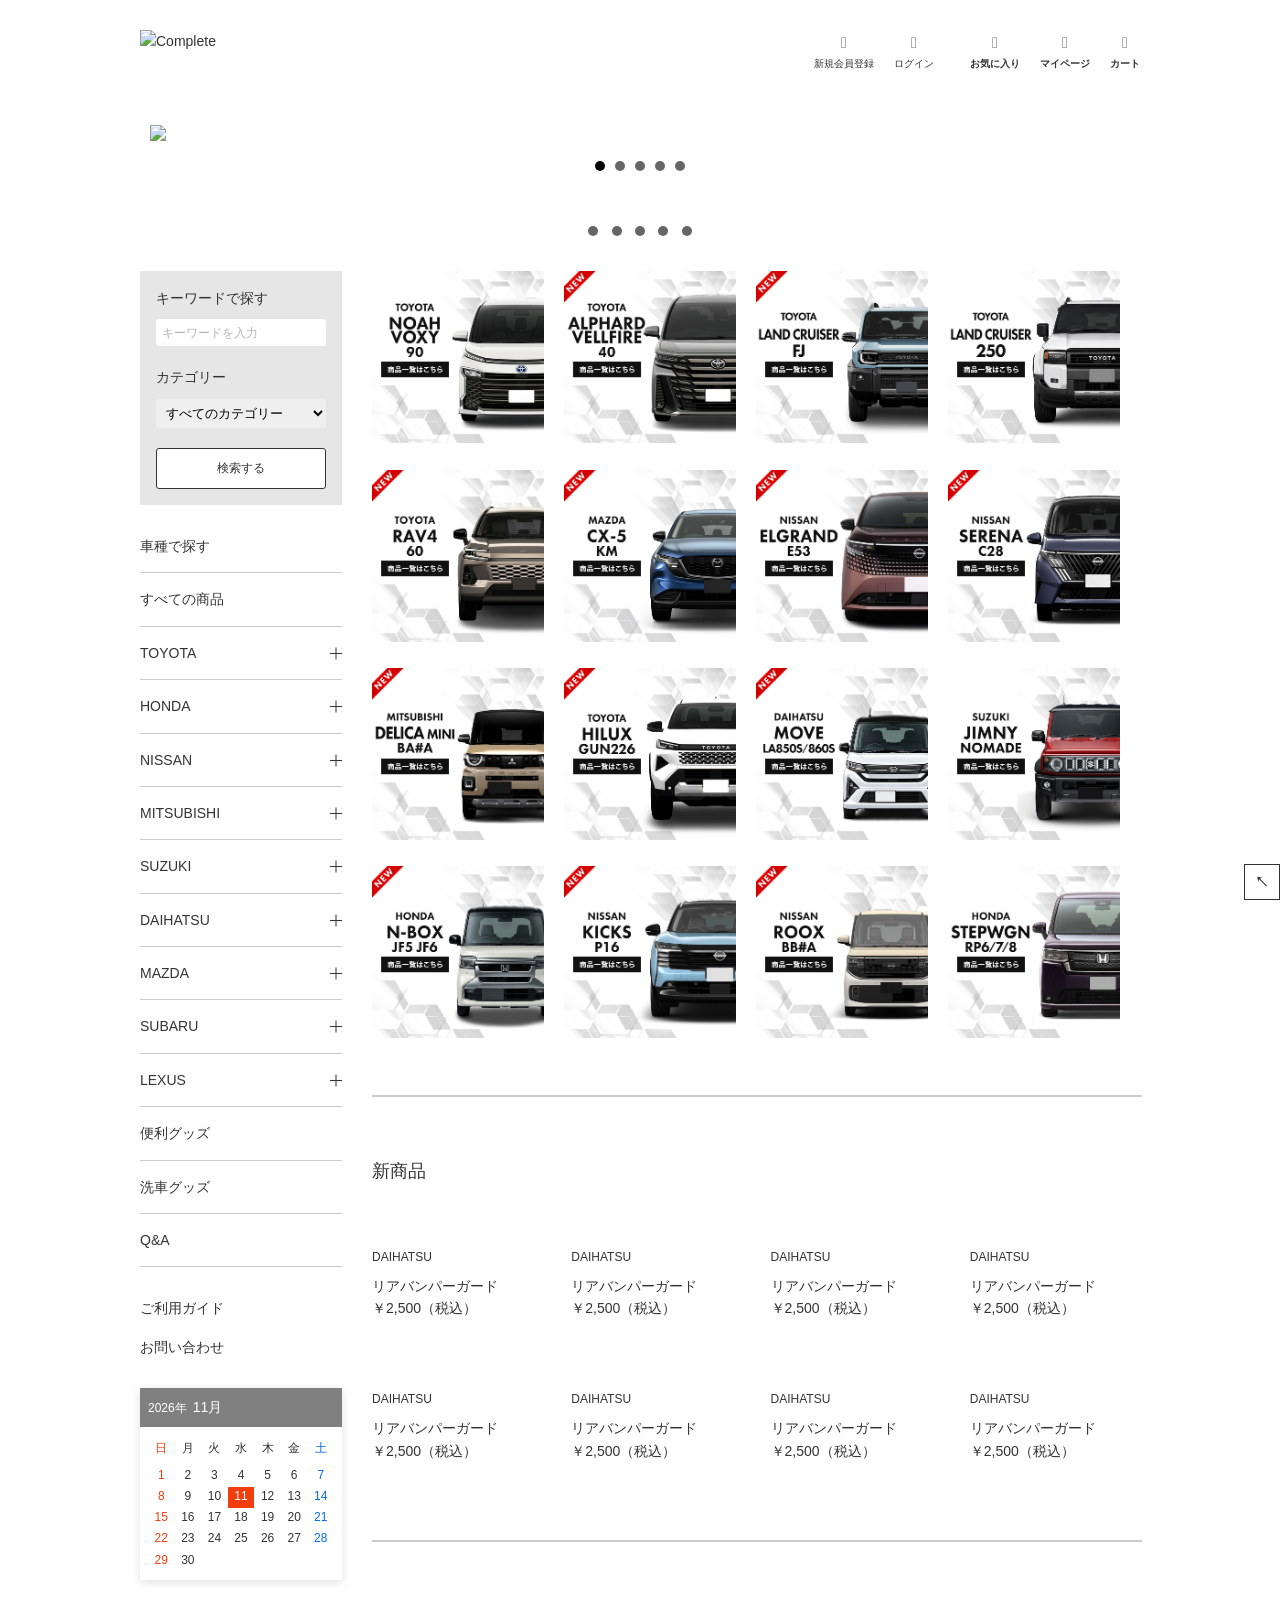
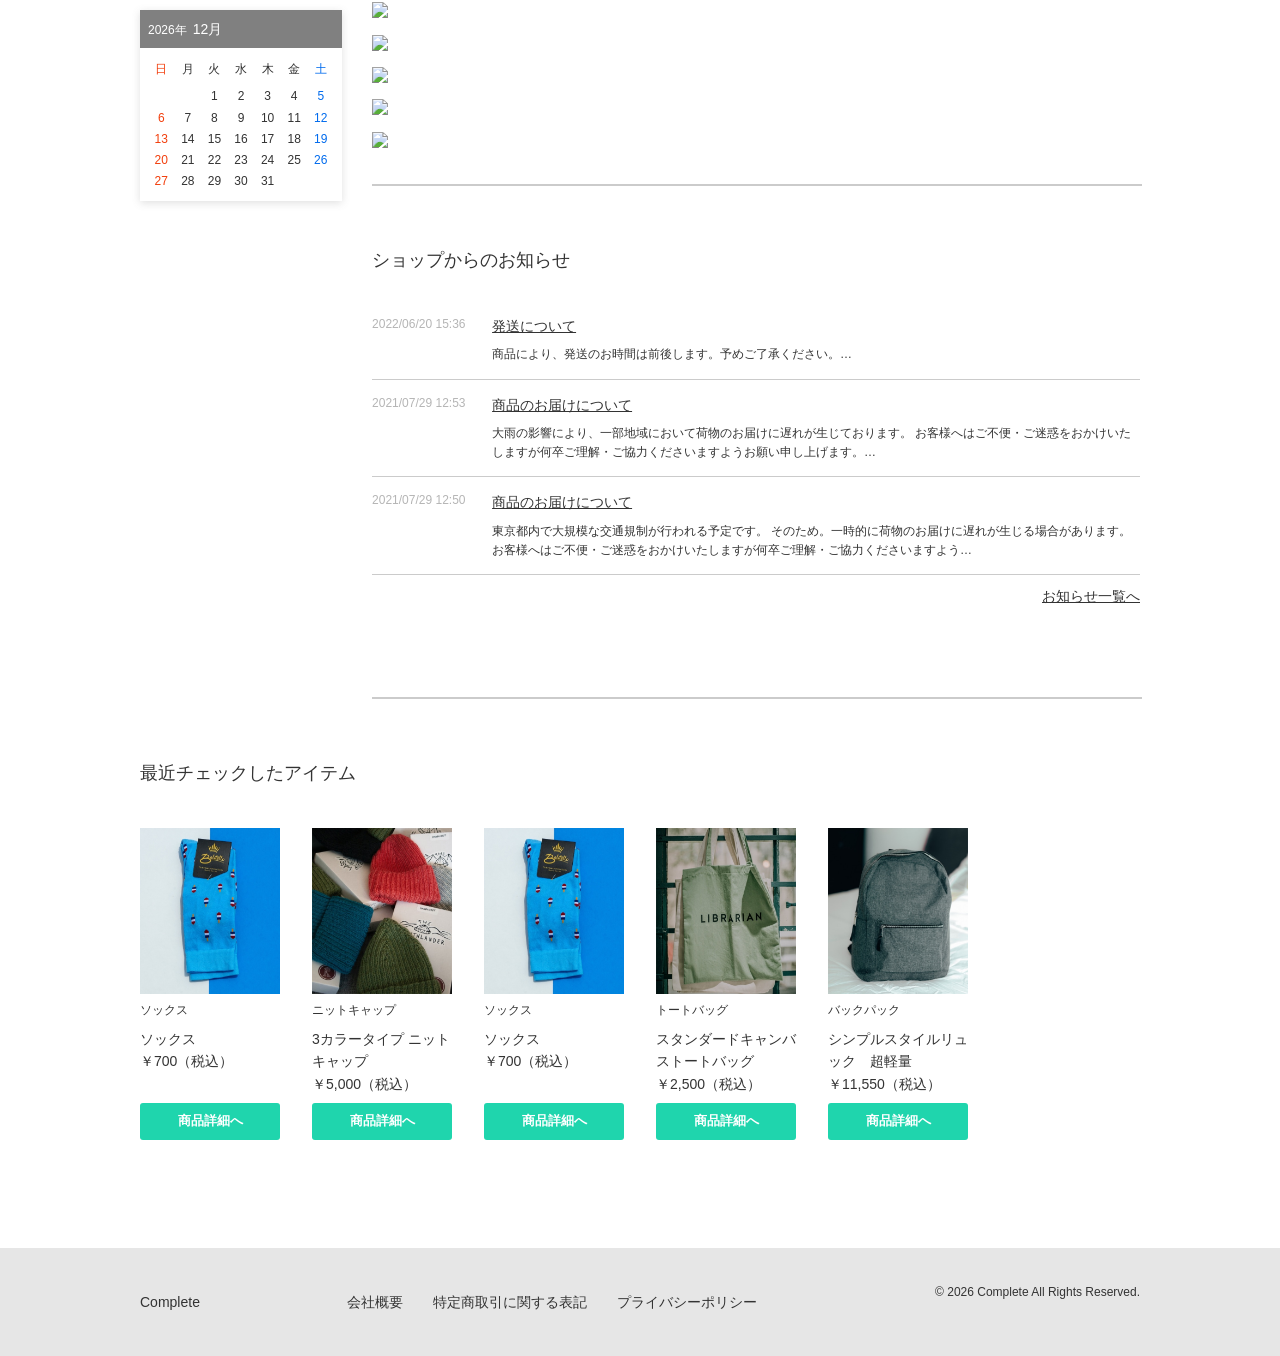
==== index.html @ 333a7eff "追加" ====
<!DOCTYPE html>
<!-- saved from url=(0032)https://tplcomplete.makeshop.jp/ -->
<html lang="ja" prefix="og: http://ogp.me/ns# fb: http://ogp.me/ns/fb#" data-ukomi-events-bound="1">

<head>
    <meta http-equiv="Content-Type" content="text/html; charset=UTF-8">
    <script type="application/ld+json" class="ukomi-rich-snippet">
{
    "@context": "https://schema.org",
    "@type": "AggregateRating",
    "itemReviewed": {
        "@type": "Organization",
        "name": "Complete",
        "url": "https://tplcomplete.makeshop.jp/"
    },
    "bestRating": "5",
    "ratingValue": "4.60",
    "reviewCount": "5"
}
</script>
    <meta name="robots" content="noindex, nofollow">
    <meta name="viewport" content="width=device-width,initial-scale=1">
    <title>Complete | </title>
    <meta name="description" content="">
    <link rel="canonical" href="https://tplcomplete.makeshop.jp/">
    <meta property="og:type" content="website">
    <meta property="og:title" content="Complete | ">
    <meta property="og:description" content="">
    <meta property="og:site_name" content="Complete">
    <meta name="twitter:card" content="summary_large_image">
    <link rel="shortcut icon" type="image/ico" href="https://tplcomplete.makeshop.jp/">
    <link href="./Complete __files/user-20-1-2-0cd4ee7671359519e92f89971a521a67.css" rel="stylesheet">
    <link href="./Complete __files/all.css" rel="stylesheet">
    <link href="./Complete __files/css2" rel="stylesheet">
    <link rel="stylesheet" href="./Complete __files/remodal.css">
    <link rel="stylesheet" href="./Complete __files/remodal-default-theme.css">
    <link rel="stylesheet" href="./Complete __files/jquery.bxslider.min.css">
    <link rel="stylesheet" href="./Complete __files/system-20-1-2-78e567dc05121ea6e0c5107158f4037f.css">
    <link rel="stylesheet" href="css/add.css">
    <script type="text/javascript" async="" src="./Complete __files/widget.js.ダウンロード"></script>
    <script>(function u() { var u = document.createElement("script"); u.type = "text/javascript", u.async = true, u.src = "//api.u-komi.com/88b5cb606879b43703ca72bcf608ced6d706ad390fbf28aaaecfdcbfce40f396/widget.js"; var k = document.getElementsByTagName("script")[0]; k.parentNode.insertBefore(u, k) })();</script>

    <script src="./Complete __files/loader.min.js.ダウンロード" async=""></script>
    <link rel="stylesheet" href="./Complete __files/review-style-main-ec673627c4.css">
    <link rel="stylesheet" href="./Complete __files/styles.css">
    <link rel="stylesheet" href="./Complete __files/plyr.css">
    <link rel="stylesheet" href="./Complete __files/swiper.css">
</head>

<body>

    <header class="header fix">
        <nav class="top-nav">
            <h1 class="header-logo">
                <a href="https://tplcomplete.makeshop.jp/">
                    <img src="https://image.rakuten.co.jp/atv-yours/cabinet/t_img/c_top/other/imgrc0085785153.jpg" alt="Complete">
                </a>
            </h1>
            <div class="header-menu">
                <ul class="gnav">
                    <li class="account membership"><a href="https://tplcomplete.makeshop.jp/shop/idinfo.html">新規会員登録</a>
                    </li>
                    <li class="account login"><a href="https://tplcomplete.makeshop.jp/view/member/login">ログイン</a></li>
                </ul>
                <ul class="gnav">
                    <li class="gnav-menu header-favorite"><a href="https://tplcomplete.makeshop.jp/view/member/favorite">お気に入り</a></li>
                    <li class="gnav-menu header-mypage"><a href="https://tplcomplete.makeshop.jp/view/member/mypage">マイページ</a></li>
                    <li class="gnav-menu header-cart"><a href="https://tplcomplete.makeshop.jp/view/cart">カート</a>
                        <span class="cart-badge cart-count" style="display:none;">0</span>
                    </li>
                </ul>
            </div>
        </nav>
    </header>

    <div class="contents">
        <section class="main-visual">
            <div class="bx-wrapper" style="max-width: 100%;">
                <div class="bx-viewport" aria-live="polite" style="width: 100%; overflow: hidden; position: relative; height: 396px;">
                    <ul id="M_slider" style="width: 4215%; position: relative; transition-duration: 1.5s; transform: translate3d(-2970px, 0px, 0px);">

                        <li style="float: left; list-style: none; position: relative; width: 990px;" aria-hidden="true">
                            <a href="https://tplcomplete.makeshop.jp/view/category/all_items"><img src="https://image.rakuten.co.jp/atv-yours/cabinet/t_img/yimg/main_cx-5_km.jpg"></a>
                        </li>
                        <li style="float: left; list-style: none; position: relative; width: 990px;" aria-hidden="true">
                            <a href="https://tplcomplete.makeshop.jp/view/category/all_items"><img src="https://image.rakuten.co.jp/atv-yours/cabinet/t_img/yimg/main_kicks_p16.jpg"></a>
                        </li>
                        <li style="float: left; list-style: none; position: relative; width: 990px;" aria-hidden="true">
                            <a href="https://tplcomplete.makeshop.jp/view/category/ct27"><img src="https://image.rakuten.co.jp/atv-yours/cabinet/t_img/yimg/main_elgrand_e53.jpg"></a>
                        </li>
                        <li style="float: left; list-style: none; position: relative; width: 990px;" aria-hidden="true">
                            <a href="https://tplcomplete.makeshop.jp/view/category/ct27"><img src="https://image.rakuten.co.jp/atv-yours/cabinet/t_img/yimg/main_landcruiser_fj.jpg"></a>
                        </li>
                        <li style="float: left; list-style: none; position: relative; width: 990px;" aria-hidden="true">
                            <a href="https://tplcomplete.makeshop.jp/view/category/ct27"><img src="https://image.rakuten.co.jp/atv-yours/cabinet/t_img/yimg/main_rav4_axan64.jpg"></a>
                        </li>

                    </ul>
                </div>
                <div class="bx-controls bx-has-controls-direction bx-has-pager">
                    <div class="bx-controls-direction"><a class="bx-prev" href="https://tplcomplete.makeshop.jp/">Prev</a><a class="bx-next" href="https://tplcomplete.makeshop.jp/">Next</a></div>
                    <div class="bx-pager bx-default-pager">
                        <div class="bx-pager-item"><a href="https://tplcomplete.makeshop.jp/" data-slide-index="0" class="bx-pager-link">1</a></div>
                        <div class="bx-pager-item"><a href="https://tplcomplete.makeshop.jp/" data-slide-index="1" class="bx-pager-link">2</a></div>
                        <div class="bx-pager-item"><a href="https://tplcomplete.makeshop.jp/" data-slide-index="2" class="bx-pager-link">3</a></div>
                        <div class="bx-pager-item"><a href="https://tplcomplete.makeshop.jp/" data-slide-index="3" class="bx-pager-link">4</a></div>
                        <div class="bx-pager-item"><a href="https://tplcomplete.makeshop.jp/" data-slide-index="4" class="bx-pager-link">4</a></div>
                    </div>
                </div>
            </div>
        </section>



        <div class="top-container container">

            <aside class="side">
                <div class="openbtn"><span></span><span></span><span></span></div>
                <div id="g-nav">
                    <div id="g-nav-list">

                        <section class="sp-side-section">
                            <ul class="sp-gnav">
                                <li class="account membership"><a href="https://tplcomplete.makeshop.jp/shop/idinfo.html">新規会員登録</a></li>
                                <li class="account login"><a href="https://tplcomplete.makeshop.jp/view/member/login">ログイン</a></li>
                            </ul>
                        </section>

                        <section class="search">
                            <ul class="search-area">
                                <li>
                                    <label>キーワードで探す</label>
                                    <input type="text" data-id="makeshop-search-keyword" value="" class="side-search-keyword search-keyword" placeholder="キーワードを入力">
                                </li>
                                <li>
                                    <label>カテゴリー</label>
                                    <select data-id="makeshop-search-category" class="search-category">
                                        <option value="" selected="">すべてのカテゴリー</option>
                                        <option value="sample1">TOYOTA</option>
                                        <option value="sample3">HONDA</option>
                                        <option value="ct10">NISSAN</option>
                                        <option value="ct14">MITSUBISHI</option>
                                        <option value="ct20">SUZUKI</option>
                                        <option value="ct26">DAIHATSU</option>
                                        <option value="ct31">MAZDA</option>
                                        <option value="ct37">SUBARU</option>
                                        <option value="sample2">LEXUS</option>
                                        <option value="ct36">便利グッズ</option>
                                        <option value="ct36">洗車グッズ</option>
                                    </select>
                                </li>
                                <!-- <li>
                                    <label>価格帯で絞り込む</label>
                                    <input type="text" data-id="makeshop-search-price-low" value="" class="search-price">～<input type="text" data-id="makeshop-search-price-high" value="" class="search-price">円
                                </li> -->
                                <!-- <li>
                                    <label>独自商品コードで探す</label>
                                    <input type="text" data-id="makeshop-search-original-code" class="side-search-original-code original-code" value="" placeholder="独自商品コードを入力">
                                </li> -->
                            </ul>
                            <a href="https://tplcomplete.makeshop.jp/#makeshop-common-search-url" class="search-btn search-url">検索する</a>
                        </section>

                        <section class="side-section">
                            <p class="category-list-title">車種で探す</p>
                            <ul class="side-category-list">
                                <li class="side-category-item"><a href="https://tplcomplete.makeshop.jp/view/category/all_items">すべての商品</a></li>
                                <li class="side-category-item">
                                    <p class="accordion">TOYOTA</p>
                                    <ul class="side-category-child-item close" style="display: none;">
                                        <!--カテゴリー一覧へのリンクを出しておきたい場合は下記<li>タグをアクティブ
                                        <li><a href="/view/category/sample1" class="child-item">すべてのシャツ</a></li>
                                        -->
                                        <li><a href="https://tplcomplete.makeshop.jp/view/category/ct5" class="child-item">C-HR</a></li>
                                        <li><a href="https://tplcomplete.makeshop.jp/view/category/ct6" class="child-item">RAV4（60系）</a></li>
                                        <li><a href="https://tplcomplete.makeshop.jp/view/category/ct7" class="child-item">RAV4（50系）</a></li>
                                        <li><a href="https://tplcomplete.makeshop.jp/view/category/ct7" class="child-item">アクア</a></li>
                                        <li><a href="https://tplcomplete.makeshop.jp/view/category/ct7" class="child-item">アルファード ヴェルファイア（40系）</a></li>
                                        <li><a href="https://tplcomplete.makeshop.jp/view/category/ct7" class="child-item">アルファード ヴェルファイア（20系 30系）</a></li>
                                        <li><a href="https://tplcomplete.makeshop.jp/view/category/ct7" class="child-item">エスクァイア</a></li>
                                        <li><a href="https://tplcomplete.makeshop.jp/view/category/ct7" class="child-item">エスティマ（50系）</a></li>
                                        <li><a href="https://tplcomplete.makeshop.jp/view/category/ct7" class="child-item">カローラクロス</a></li>
                                        <li><a href="https://tplcomplete.makeshop.jp/view/category/ct7" class="child-item">カローラスポーツ</a></li>
                                        <li><a href="https://tplcomplete.makeshop.jp/view/category/ct7" class="child-item">カローラセダン</a></li>
                                        <li><a href="https://tplcomplete.makeshop.jp/view/category/ct7" class="child-item">カローラツーリング</a></li>
                                        <li><a href="https://tplcomplete.makeshop.jp/view/category/ct7" class="child-item">クラウン（210系）</a></li>
                                        <li><a href="https://tplcomplete.makeshop.jp/view/category/ct7" class="child-item">クラウン（220系）</a></li>
                                        <li><a href="https://tplcomplete.makeshop.jp/view/category/ct7" class="child-item">クラウンエステート</a></li>
                                        <li><a href="https://tplcomplete.makeshop.jp/view/category/ct7" class="child-item">クラウンクロスオーバー</a></li>
                                        <li><a href="https://tplcomplete.makeshop.jp/view/category/ct7" class="child-item">クラウンスポーツ</a></li>
                                        <li><a href="https://tplcomplete.makeshop.jp/view/category/ct7" class="child-item">クラウン（セダン）</a></li>
                                        <li><a href="https://tplcomplete.makeshop.jp/view/category/ct7" class="child-item">シエンタ（10系）</a></li>
                                        <li><a href="https://tplcomplete.makeshop.jp/view/category/ct7" class="child-item">シエンタ（170系）</a></li>
                                        <li><a href="https://tplcomplete.makeshop.jp/view/category/ct7" class="child-item">ノア・ヴォクシー（90系）</a></li>
                                        <li><a href="https://tplcomplete.makeshop.jp/view/category/ct7" class="child-item">ノア・ヴォクシー（80系 70系）</a></li>
                                        <li><a href="https://tplcomplete.makeshop.jp/view/category/ct7" class="child-item">ハイエース</a></li>
                                        <li><a href="https://tplcomplete.makeshop.jp/view/category/ct7" class="child-item">ハイラックス（GUN226）</a></li>
                                        <li><a href="https://tplcomplete.makeshop.jp/view/category/ct7" class="child-item">ハリアー（80系）</a></li>
                                        <li><a href="https://tplcomplete.makeshop.jp/view/category/ct7" class="child-item">ハリアー（60系 30系）</a></li>
                                        <li><a href="https://tplcomplete.makeshop.jp/view/category/ct7" class="child-item">プリウス（60系）</a></li>
                                        <li><a href="https://tplcomplete.makeshop.jp/view/category/ct7" class="child-item">プリウス（50系 30系）</a></li>
                                        <li><a href="https://tplcomplete.makeshop.jp/view/category/ct7" class="child-item">ヤリスクロス</a></li>
                                        <li><a href="https://tplcomplete.makeshop.jp/view/category/ct7" class="child-item">ヤリス</a></li>
                                        <li><a href="https://tplcomplete.makeshop.jp/view/category/ct7" class="child-item">ライズ</a></li>
                                        <li><a href="https://tplcomplete.makeshop.jp/view/category/ct7" class="child-item">ランドクルーザー FJ</a></li>
                                        <li><a href="https://tplcomplete.makeshop.jp/view/category/ct7" class="child-item">ランドクルーザー 70</a></li>
                                        <li><a href="https://tplcomplete.makeshop.jp/view/category/ct7" class="child-item">ランドクルーザー 250</a></li>
                                        <li><a href="https://tplcomplete.makeshop.jp/view/category/ct7" class="child-item">ルーミー</a></li>
                                    </ul>
                                </li>
                                <li class="side-category-item">
                                    <p class="accordion">HONDA</p>
                                    <ul class="side-category-child-item close">
                                        <!--カテゴリー一覧へのリンクを出しておきたい場合は下記<li>タグをアクティブ
                                        <li><a href="/view/category/sample3" class="child-item">すべてのジャケット</a></li>
                                        -->
                                        <li><a href="https://tplcomplete.makeshop.jp/view/category/ct8" class="child-item">N-BOX/N-BOXカスタム（JF5 JF6）</a></li>
                                        <li><a href="https://tplcomplete.makeshop.jp/view/category/ct9" class="child-item">N-BOX/N-BOX カスタム（JF3/JF4 JF1/JF2）</a></li>
                                        <li><a href="https://tplcomplete.makeshop.jp/view/category/ct9" class="child-item">N-VAN</a></li>
                                        <li><a href="https://tplcomplete.makeshop.jp/view/category/ct9" class="child-item">WR-V</a></li>
                                        <li><a href="https://tplcomplete.makeshop.jp/view/category/ct9" class="child-item">ZR-V</a></li>
                                        <li><a href="https://tplcomplete.makeshop.jp/view/category/ct9" class="child-item">ヴェゼル（RV系）</a></li>
                                        <li><a href="https://tplcomplete.makeshop.jp/view/category/ct9" class="child-item">ヴェゼル</a></li>
                                        <li><a href="https://tplcomplete.makeshop.jp/view/category/ct9" class="child-item">オデッセイ</a></li>
                                        <li><a href="https://tplcomplete.makeshop.jp/view/category/ct9" class="child-item">ステップワゴン（RP6 RP7 RP8）</a></li>
                                        <li><a href="https://tplcomplete.makeshop.jp/view/category/ct9" class="child-item">ステップワゴン</a></li>
                                        <li><a href="https://tplcomplete.makeshop.jp/view/category/ct9" class="child-item">フィット（GR系）</a></li>
                                        <li><a href="https://tplcomplete.makeshop.jp/view/category/ct9" class="child-item">フリード（GT系）</a></li>
                                        <li><a href="https://tplcomplete.makeshop.jp/view/category/ct9" class="child-item">フリード（GB系）</a></li>
                                    </ul>
                                </li>
                                <li class="side-category-item">
                                    <p class="accordion">NISSAN</p>
                                    <ul class="side-category-child-item close">
                                        <!--カテゴリー一覧へのリンクを出しておきたい場合は下記<li>タグをアクティブ
                                        <li><a href="/view/category/ct10" class="child-item">すべてのパンツ</a></li>
                                        -->
                                        <li><a href="https://tplcomplete.makeshop.jp/view/category/ct11" class="child-item">アリア</a></li>
                                        <li><a href="https://tplcomplete.makeshop.jp/view/category/ct12" class="child-item">エクストレイル（T33）</a></li>
                                        <li><a href="https://tplcomplete.makeshop.jp/view/category/ct13" class="child-item">エルグランド（E53）</a></li>
                                        <li><a href="https://tplcomplete.makeshop.jp/view/category/ct13" class="child-item">エルグランド（E51 E52）</a></li>
                                        <li><a href="https://tplcomplete.makeshop.jp/view/category/ct13" class="child-item">キックス（P16）</a></li>
                                        <li><a href="https://tplcomplete.makeshop.jp/view/category/ct13" class="child-item">キックス（P15）</a></li>
                                        <li><a href="https://tplcomplete.makeshop.jp/view/category/ct13" class="child-item">ノート（E13）</a></li>
                                        <li><a href="https://tplcomplete.makeshop.jp/view/category/ct13" class="child-item">ノート オーラ</a></li>
                                        <li><a href="https://tplcomplete.makeshop.jp/view/category/ct13" class="child-item">ノート（E12）</a></li>
                                        <li><a href="https://tplcomplete.makeshop.jp/view/category/ct13" class="child-item">デイズ</a></li>
                                        <li><a href="https://tplcomplete.makeshop.jp/view/category/ct13" class="child-item">サクラ</a></li>
                                        <li><a href="https://tplcomplete.makeshop.jp/view/category/ct13" class="child-item">セレナ（C28）</a></li>
                                        <li><a href="https://tplcomplete.makeshop.jp/view/category/ct13" class="child-item">セレナ（C27）</a></li>
                                        <li><a href="https://tplcomplete.makeshop.jp/view/category/ct13" class="child-item">ルークス（BB）</a></li>
                                        <li><a href="https://tplcomplete.makeshop.jp/view/category/ct13" class="child-item">ルークス（B4）</a></li>
                                    </ul>
                                </li>
                                <li class="side-category-item">
                                    <p class="accordion">MITSUBISHI</p>
                                    <ul class="side-category-child-item close">
                                        <!--カテゴリー一覧へのリンクを出しておきたい場合は下記<li>タグをアクティブ
                                        <li><a href="/view/category/ct14" class="child-item">すべてのシューズ</a></li>
                                        -->
                                        <li><a href="https://tplcomplete.makeshop.jp/view/category/ct15" class="child-item">スニーカー</a></li>
                                        <li><a href="https://tplcomplete.makeshop.jp/view/category/ct16" class="child-item">ブーツ</a></li>
                                        <li><a href="https://tplcomplete.makeshop.jp/view/category/ct17" class="child-item">サンダル</a></li>
                                        <li><a href="https://tplcomplete.makeshop.jp/view/category/ct18" class="child-item">レインシューズ</a></li>
                                        <li><a href="https://tplcomplete.makeshop.jp/view/category/ct19" class="child-item">ドレスシューズ</a></li>
                                    </ul>
                                </li>
                                <li class="side-category-item">
                                    <p class="accordion">SUZUKI</p>
                                    <ul class="side-category-child-item close">
                                        <!--カテゴリー一覧へのリンクを出しておきたい場合は下記<li>タグをアクティブ
                                        <li><a href="/view/category/ct20" class="child-item">すべてのインテリア</a></li>
                                        -->
                                        <li><a href="https://tplcomplete.makeshop.jp/view/category/ct21" class="child-item">クッション</a></li>
                                        <li><a href="https://tplcomplete.makeshop.jp/view/category/ct22" class="child-item">タオル</a></li>
                                        <li><a href="https://tplcomplete.makeshop.jp/view/category/ct23" class="child-item">スリッパ</a></li>
                                        <li><a href="https://tplcomplete.makeshop.jp/view/category/ct24" class="child-item">カーテン</a></li>
                                        <li><a href="https://tplcomplete.makeshop.jp/view/category/ct25" class="child-item">収納グッズ</a></li>
                                    </ul>
                                </li>
                                <li class="side-category-item">
                                    <p class="accordion">DAIHATSU</p>
                                    <ul class="side-category-child-item close">
                                        <!--カテゴリー一覧へのリンクを出しておきたい場合は下記<li>タグをアクティブ
                                        <li><a href="/view/category/ct26" class="child-item">すべての帽子</a></li>
                                        -->
                                        <li><a href="https://tplcomplete.makeshop.jp/view/category/ct27" class="child-item">キャップ</a></li>
                                        <li><a href="https://tplcomplete.makeshop.jp/view/category/ct28" class="child-item">ハット</a></li>
                                        <li><a href="https://tplcomplete.makeshop.jp/view/category/ct29" class="child-item">ニットキャップ</a></li>
                                        <li><a href="https://tplcomplete.makeshop.jp/view/category/ct30" class="child-item">ハンチング</a></li>
                                    </ul>
                                </li>
                                <li class="side-category-item">
                                    <p class="accordion">MAZDA</p>
                                    <ul class="side-category-child-item close">
                                        <!--カテゴリー一覧へのリンクを出しておきたい場合は下記<li>タグをアクティブ
                                        <li><a href="/view/category/ct31" class="child-item">すべてのバッグ</a></li>
                                        -->
                                        <li><a href="https://tplcomplete.makeshop.jp/view/category/ct32" class="child-item">トートバッグ</a></li>
                                        <li><a href="https://tplcomplete.makeshop.jp/view/category/ct33" class="child-item">バックパック</a></li>
                                        <li><a href="https://tplcomplete.makeshop.jp/view/category/ct34" class="child-item">ウエストバッグ</a></li>
                                        <li><a href="https://tplcomplete.makeshop.jp/view/category/ct35" class="child-item">メッセンジャーバッグ</a></li>
                                    </ul>
                                </li>
                                <li class="side-category-item">
                                    <p class="accordion">SUBARU</p>
                                    <ul class="side-category-child-item close">
                                        <!--カテゴリー一覧へのリンクを出しておきたい場合は下記<li>タグをアクティブ
                                        <li><a href="/view/category/ct37" class="child-item">すべての小物</a></li>
                                        -->
                                        <li><a href="https://tplcomplete.makeshop.jp/view/category/ct38" class="child-item">メガネ</a></li>
                                        <li><a href="https://tplcomplete.makeshop.jp/view/category/ct39" class="child-item">サングラス</a></li>
                                        <li><a href="https://tplcomplete.makeshop.jp/view/category/ct40" class="child-item">コインケース</a></li>
                                        <li><a href="https://tplcomplete.makeshop.jp/view/category/ct41" class="child-item">キーホルダー</a></li>
                                        <li><a href="https://tplcomplete.makeshop.jp/view/category/ct42" class="child-item">ソックス</a></li>
                                    </ul>
                                </li>
                                <li class="side-category-item">
                                    <p class="accordion">LEXUS</p>
                                    <ul class="side-category-child-item close">
                                        <!--カテゴリー一覧へのリンクを出しておきたい場合は下記<li>タグをアクティブ
                                        <li><a href="/view/category/ct37" class="child-item">すべての小物</a></li>
                                        -->
                                        <li><a href="https://tplcomplete.makeshop.jp/view/category/ct38" class="child-item">メガネ</a></li>
                                        <li><a href="https://tplcomplete.makeshop.jp/view/category/ct39" class="child-item">サングラス</a></li>
                                        <li><a href="https://tplcomplete.makeshop.jp/view/category/ct40" class="child-item">コインケース</a></li>
                                        <li><a href="https://tplcomplete.makeshop.jp/view/category/ct41" class="child-item">キーホルダー</a></li>
                                        <li><a href="https://tplcomplete.makeshop.jp/view/category/ct42" class="child-item">ソックス</a></li>
                                    </ul>
                                </li>
                                <li class="side-category-item"><a href="https://tplcomplete.makeshop.jp/view/category/sample2">便利グッズ</a></li>
                                <li class="side-category-item"><a href="https://tplcomplete.makeshop.jp/view/category/ct36">洗車グッズ</a></li>
                                <div class="side-category-item">
                                    <a href="https://tplcomplete.makeshop.jp/view/bulk/2-0">Q&amp;A</a>
                                </div>
                            </ul>
                        </section>

                        <section class="side-section">
                            <ul class="side-contact">
                                <li><a href="https://tplcomplete.makeshop.jp/view/guide">ご利用ガイド</a></li>
                                <li><a href="https://tplcomplete.makeshop.jp/#makeshop-common-contact-url">お問い合わせ</a>
                                </li>
                            </ul>
                        </section>

                        <section class="side-section calendar-wrap">
                            <dl class="calendar-title this-month">
                                <dt>2026年</dt>
                                <dd>11月</dd>
                            </dl>
                            <table class="makeshop-calendar1">
                                <thead>
                                    <tr>
                                        <th class="sunday">日</th>
                                        <th class="monday">月</th>
                                        <th class="tuesday">火</th>
                                        <th class="wednesday">水</th>
                                        <th class="thursday">木</th>
                                        <th class="friday">金</th>
                                        <th class="saturday">土</th>
                                    </tr>
                                </thead>
                                <tbody>
                                    <tr>
                                        <td class="sunday day1">1</td>
                                        <td class="monday day2">2</td>
                                        <td class="tuesday day3">3</td>
                                        <td class="wednesday day4">4</td>
                                        <td class="thursday day5">5</td>
                                        <td class="friday day6">6</td>
                                        <td class="saturday day7">7</td>
                                    </tr>
                                    <tr>
                                        <td class="sunday day8">8</td>
                                        <td class="monday day9">9</td>
                                        <td class="tuesday day10">10</td>
                                        <td class="wednesday day11 today">11</td>
                                        <td class="thursday day12">12</td>
                                        <td class="friday day13">13</td>
                                        <td class="saturday day14">14</td>
                                    </tr>
                                    <tr>
                                        <td class="sunday day15">15</td>
                                        <td class="monday day16">16</td>
                                        <td class="tuesday day17">17</td>
                                        <td class="wednesday day18">18</td>
                                        <td class="thursday day19">19</td>
                                        <td class="friday day20">20</td>
                                        <td class="saturday day21">21</td>
                                    </tr>
                                    <tr>
                                        <td class="sunday day22">22</td>
                                        <td class="monday day23">23</td>
                                        <td class="tuesday day24">24</td>
                                        <td class="wednesday day25">25</td>
                                        <td class="thursday day26">26</td>
                                        <td class="friday day27">27</td>
                                        <td class="saturday day28">28</td>
                                    </tr>
                                    <tr>
                                        <td class="sunday day29">29</td>
                                        <td class="monday day30">30</td>
                                        <td></td>
                                        <td></td>
                                        <td></td>
                                        <td></td>
                                        <td></td>
                                    </tr>
                                </tbody>
                            </table>
                        </section>

                        <section class="side-section calendar-wrap">
                            <dl class="calendar-title next-month">
                                <dt>2026年</dt>
                                <dd>12月</dd>
                            </dl>
                            <table class="makeshop-calendar2">
                                <thead>
                                    <tr>
                                        <th class="sunday">日</th>
                                        <th class="monday">月</th>
                                        <th class="tuesday">火</th>
                                        <th class="wednesday">水</th>
                                        <th class="thursday">木</th>
                                        <th class="friday">金</th>
                                        <th class="saturday">土</th>
                                    </tr>
                                </thead>
                                <tbody>
                                    <tr>
                                        <td></td>
                                        <td></td>
                                        <td class="tuesday day1">1</td>
                                        <td class="wednesday day2">2</td>
                                        <td class="thursday day3">3</td>
                                        <td class="friday day4">4</td>
                                        <td class="saturday day5">5</td>
                                    </tr>
                                    <tr>
                                        <td class="sunday day6">6</td>
                                        <td class="monday day7">7</td>
                                        <td class="tuesday day8">8</td>
                                        <td class="wednesday day9">9</td>
                                        <td class="thursday day10">10</td>
                                        <td class="friday day11">11</td>
                                        <td class="saturday day12">12</td>
                                    </tr>
                                    <tr>
                                        <td class="sunday day13">13</td>
                                        <td class="monday day14">14</td>
                                        <td class="tuesday day15">15</td>
                                        <td class="wednesday day16">16</td>
                                        <td class="thursday day17">17</td>
                                        <td class="friday day18">18</td>
                                        <td class="saturday day19">19</td>
                                    </tr>
                                    <tr>
                                        <td class="sunday day20">20</td>
                                        <td class="monday day21">21</td>
                                        <td class="tuesday day22">22</td>
                                        <td class="wednesday day23">23</td>
                                        <td class="thursday day24">24</td>
                                        <td class="friday day25">25</td>
                                        <td class="saturday day26">26</td>
                                    </tr>
                                    <tr>
                                        <td class="sunday day27">27</td>
                                        <td class="monday day28">28</td>
                                        <td class="tuesday day29">29</td>
                                        <td class="wednesday day30">30</td>
                                        <td class="thursday day31">31</td>
                                        <td></td>
                                        <td></td>
                                    </tr>
                                </tbody>
                            </table>
                        </section>
                    </div>
                </div>
            </aside>

            <main class="main">
                <section class="main-section border">
                    <ul class="featured-cars">
                        <li><a href=""><img src="images/voxy90.jpg"></a></li>
                        <li><a href=""><img src="images/alvel40.jpg"></a></li>
                        <li><a href=""><img src="images/lancr_fj.jpg"></a></li>
                        <li><a href=""><img src="images/lancr250.jpg"></a></li>
                        <li><a href=""><img src="images/rav4_60.jpg"></a></li>
                        <li><a href=""><img src="images/cx-5_km.jpg"></a></li>
                        <li><a href=""><img src="images/elgrand_e53.jpg"></a></li>
                        <li><a href=""><img src="images/c28.jpg"></a></li>
                        <li><a href=""><img src="images/delicamini.jpg"></a></li>
                        <li><a href=""><img src="images/gun226.jpg"></a></li>
                        <li><a href=""><img src="images/move_850.jpg"></a></li>
                        <li><a href=""><img src="images/nomade.jpg"></a></li>
                        <li><a href=""><img src="images/n-box_jf56.jpg"></a></li>
                        <li><a href=""><img src="images/p16.jpg"></a></li>
                        <li><a href=""><img src="images/roox_bb.jpg"></a></li>
                        <li><a href=""><img src="images/stepwgn_rp678.jpg"></a></li>
                    </ul>
                </section>
                <!-- <section class="main-section border">
                    <iframe src="https://www.rakuten.ne.jp/gold/atv-yours/auto_shop_yours_c/new_car/new_car.html?01"  width="100%"  height="1160" scrolling="no" frameborder="0"></iframe>
                </section> -->
                <!--新商品-->
                <section class="main-section border">
                    <h2>新商品</h2>
                    <ul class="item-list">
                        <li>
                            <div class="item-icon">
                            </div>

                            <div class="item-list-image">
                                <a href="https://tplcomplete.makeshop.jp/view/item/000000000029"><img src="https://image.rakuten.co.jp/atv-yours/cabinet/thum02/y811-001_s01.jpg" alt="" loading="lazy"></a>
                            </div>
                            <p class="item-category"><a href="https://tplcomplete.makeshop.jp/view/category/ct32">DAIHATSU</a></p>
                            <p class="item-name"><a href="https://tplcomplete.makeshop.jp/view/item/000000000029">リアバンパーガード</a>
                            </p>
                            <p class="price">￥2,500<span>（税込）</span></p>
                            <!-- <div class="item-list-cart">
                                <a href="https://tplcomplete.makeshop.jp/#makeshop-common-cart-entry-url:000000000029" class="item-list-btn add-list-cart cart-order-btn">商品詳細へ</a>
                            </div> -->
                        </li>
                        <li>
                            <div class="item-icon">
                            </div>

                            <div class="item-list-image">
                                <a href="https://tplcomplete.makeshop.jp/view/item/000000000029"><img src="https://image.rakuten.co.jp/atv-yours/cabinet/thum02/y811-001_s01.jpg" alt="" loading="lazy"></a>
                            </div>
                            <p class="item-category"><a href="https://tplcomplete.makeshop.jp/view/category/ct32">DAIHATSU</a></p>
                            <p class="item-name"><a href="https://tplcomplete.makeshop.jp/view/item/000000000029">リアバンパーガード</a>
                            </p>
                            <p class="price">￥2,500<span>（税込）</span></p>
                            <!-- <div class="item-list-cart">
                                <a href="https://tplcomplete.makeshop.jp/#makeshop-common-cart-entry-url:000000000029" class="item-list-btn add-list-cart cart-order-btn">商品詳細へ</a>
                            </div> -->
                        </li>
                        <li>
                            <div class="item-icon">
                            </div>

                            <div class="item-list-image">
                                <a href="https://tplcomplete.makeshop.jp/view/item/000000000029"><img src="https://image.rakuten.co.jp/atv-yours/cabinet/thum02/y811-001_s01.jpg" alt="" loading="lazy"></a>
                            </div>
                            <p class="item-category"><a href="https://tplcomplete.makeshop.jp/view/category/ct32">DAIHATSU</a></p>
                            <p class="item-name"><a href="https://tplcomplete.makeshop.jp/view/item/000000000029">リアバンパーガード</a>
                            </p>
                            <p class="price">￥2,500<span>（税込）</span></p>
                            <!-- <div class="item-list-cart">
                                <a href="https://tplcomplete.makeshop.jp/#makeshop-common-cart-entry-url:000000000029" class="item-list-btn add-list-cart cart-order-btn">商品詳細へ</a>
                            </div> -->
                        </li>
                        <li>
                            <div class="item-icon">
                            </div>

                            <div class="item-list-image">
                                <a href="https://tplcomplete.makeshop.jp/view/item/000000000029"><img src="https://image.rakuten.co.jp/atv-yours/cabinet/thum02/y811-001_s01.jpg" alt="" loading="lazy"></a>
                            </div>
                            <p class="item-category"><a href="https://tplcomplete.makeshop.jp/view/category/ct32">DAIHATSU</a></p>
                            <p class="item-name"><a href="https://tplcomplete.makeshop.jp/view/item/000000000029">リアバンパーガード</a>
                            </p>
                            <p class="price">￥2,500<span>（税込）</span></p>
                            <!-- <div class="item-list-cart">
                                <a href="https://tplcomplete.makeshop.jp/#makeshop-common-cart-entry-url:000000000029" class="item-list-btn add-list-cart cart-order-btn">商品詳細へ</a>
                            </div> -->
                        </li>
                        <li>
                            <div class="item-icon">
                            </div>

                            <div class="item-list-image">
                                <a href="https://tplcomplete.makeshop.jp/view/item/000000000029"><img src="https://image.rakuten.co.jp/atv-yours/cabinet/thum02/y811-001_s01.jpg" alt="" loading="lazy"></a>
                            </div>
                            <p class="item-category"><a href="https://tplcomplete.makeshop.jp/view/category/ct32">DAIHATSU</a></p>
                            <p class="item-name"><a href="https://tplcomplete.makeshop.jp/view/item/000000000029">リアバンパーガード</a>
                            </p>
                            <p class="price">￥2,500<span>（税込）</span></p>
                            <!-- <div class="item-list-cart">
                                <a href="https://tplcomplete.makeshop.jp/#makeshop-common-cart-entry-url:000000000029" class="item-list-btn add-list-cart cart-order-btn">商品詳細へ</a>
                            </div> -->
                        </li>
                        <li>
                            <div class="item-icon">
                            </div>

                            <div class="item-list-image">
                                <a href="https://tplcomplete.makeshop.jp/view/item/000000000029"><img src="https://image.rakuten.co.jp/atv-yours/cabinet/thum02/y811-001_s01.jpg" alt="" loading="lazy"></a>
                            </div>
                            <p class="item-category"><a href="https://tplcomplete.makeshop.jp/view/category/ct32">DAIHATSU</a></p>
                            <p class="item-name"><a href="https://tplcomplete.makeshop.jp/view/item/000000000029">リアバンパーガード</a>
                            </p>
                            <p class="price">￥2,500<span>（税込）</span></p>
                            <!-- <div class="item-list-cart">
                                <a href="https://tplcomplete.makeshop.jp/#makeshop-common-cart-entry-url:000000000029" class="item-list-btn add-list-cart cart-order-btn">商品詳細へ</a>
                            </div> -->
                        </li>
                        <li>
                            <div class="item-icon">
                            </div>

                            <div class="item-list-image">
                                <a href="https://tplcomplete.makeshop.jp/view/item/000000000029"><img src="https://image.rakuten.co.jp/atv-yours/cabinet/thum02/y811-001_s01.jpg" alt="" loading="lazy"></a>
                            </div>
                            <p class="item-category"><a href="https://tplcomplete.makeshop.jp/view/category/ct32">DAIHATSU</a></p>
                            <p class="item-name"><a href="https://tplcomplete.makeshop.jp/view/item/000000000029">リアバンパーガード</a>
                            </p>
                            <p class="price">￥2,500<span>（税込）</span></p>
                            <!-- <div class="item-list-cart">
                                <a href="https://tplcomplete.makeshop.jp/#makeshop-common-cart-entry-url:000000000029" class="item-list-btn add-list-cart cart-order-btn">商品詳細へ</a>
                            </div> -->
                        </li>
                        <li>
                            <div class="item-icon">
                            </div>

                            <div class="item-list-image">
                                <a href="https://tplcomplete.makeshop.jp/view/item/000000000029"><img src="https://image.rakuten.co.jp/atv-yours/cabinet/thum02/y811-001_s01.jpg" alt="" loading="lazy"></a>
                            </div>
                            <p class="item-category"><a href="https://tplcomplete.makeshop.jp/view/category/ct32">DAIHATSU</a></p>
                            <p class="item-name"><a href="https://tplcomplete.makeshop.jp/view/item/000000000029">リアバンパーガード</a>
                            </p>
                            <p class="price">￥2,500<span>（税込）</span></p>
                            <!-- <div class="item-list-cart">
                                <a href="https://tplcomplete.makeshop.jp/#makeshop-common-cart-entry-url:000000000029" class="item-list-btn add-list-cart cart-order-btn">商品詳細へ</a>
                            </div> -->
                        </li>
                    </ul>

                </section>

                <section class="main-section border">
                <p style="width: auto; height: auto; margin-bottom:10px; overflow: hidden;"><a href=""><img src="https://image.rakuten.co.jp/atv-yours/cabinet/t_img/c_top/event/line_tujo35.gif" width="100%"></a></p>
                <p style="width: auto; height: auto; margin-bottom:10px; overflow: hidden;"><a href=""><img src="https://image.rakuten.co.jp/atv-yours/cabinet/t_img/c_top/event/kaiin_tujo.jpg" width="100%"></a></p>
                <p style="width: auto; height: auto; margin-bottom:10px; overflow: hidden;"><a href=""><img src="https://tshop.r10s.jp/atv-yours/cabinet/20260410_tel.jpg?fitin=1080%3A1920" width="100%"></a></p>
                <p style="width: auto; height: auto; margin-bottom:10px; overflow: hidden;"><a href=""><img src="https://image.rakuten.co.jp/atv-yours/cabinet/t_img/c_top/douji_cyui.jpg" width="100%"></a></p>
                <p style="width: auto; height: auto; margin-bottom:10px; overflow: hidden;"><a href=""><img src="https://image.rakuten.co.jp/atv-yours/cabinet/t_img/c_top/other/imgrc0093798863.jpg" width="100%"></a></p>
                </section>

                <!--ランキング-->
                <!-- <section class="main-section border">
                    <h2>ランキング</h2>
                    <ul class="item-list">
                        <li>
                            <div class="item-icon">
                            </div>

                            <div class="item-list-image">
                                <a href="https://tplcomplete.makeshop.jp/view/item/000000000012">
                                    <img src="./Complete __files/000000000012_qf51NsA.jpg" alt="" loading="lazy">
                                    <div class="ranking-icon rank-1">
                                        1
                                    </div>
                                </a>
                            </div>
                            <p class="item-category"><a href="https://tplcomplete.makeshop.jp/view/category/ct6">ドレスシャツ</a></p>
                            <p class="item-name"><a href="https://tplcomplete.makeshop.jp/view/item/000000000012">ワイドカラーシャツM</a></p>
                            <p class="price">￥15,400<span>（税込）</span></p>
                            <div class="review-summary-container" data-gname="000000000012" data-pid="000000000012" data-group="true" data-action="summary" style="display: none; cursor: pointer;"></div>
                            <div class="item-list-cart">
                                <a href="https://tplcomplete.makeshop.jp/#makeshop-common-cart-entry-url:000000000012" class="item-list-btn add-list-cart cart-order-btn">商品詳細へ</a>
                            </div>
                        </li>
                        <li>
                            <div class="item-icon">
                            </div>

                            <div class="item-list-image">
                                <a href="https://tplcomplete.makeshop.jp/view/item/000000000001">
                                    <img src="./Complete __files/000000000001_fSE3FdB.jpg" alt="" loading="lazy">
                                    <div class="ranking-icon rank-2">
                                        2
                                    </div>
                                </a>
                            </div>
                            <p class="item-category"><a href="https://tplcomplete.makeshop.jp/view/category/ct32">トートバッグ</a></p>
                            <p class="item-name"><a href="https://tplcomplete.makeshop.jp/view/item/000000000001">ロゴ入りトートバッグ</a></p>
                            <p class="price">￥7,000<span>（税込）</span></p>
                            <div class="review-summary-container" data-gname="000000000001" data-pid="000000000001" data-group="true" data-action="summary" style="display: none; cursor: pointer;"></div>
                            <div class="item-list-cart">
                                <a href="https://tplcomplete.makeshop.jp/#makeshop-common-cart-entry-url:000000000001" class="item-list-btn add-list-cart cart-order-btn">商品詳細へ</a>
                            </div>
                        </li>
                        <li>
                            <div class="item-icon">
                            </div>

                            <div class="item-list-image">
                                <a href="https://tplcomplete.makeshop.jp/view/item/000000000009">
                                    <img src="./Complete __files/000000000009_zu7ypxT.jpg" alt="" loading="lazy">
                                    <div class="ranking-icon rank-3">
                                        3
                                    </div>
                                </a>
                            </div>
                            <p class="item-category"><a href="https://tplcomplete.makeshop.jp/view/category/ct33">バックパック</a></p>
                            <p class="item-name"><a href="https://tplcomplete.makeshop.jp/view/item/000000000009">シンプルスタイルリュック　超軽量</a>
                            </p>
                            <p class="price">￥11,550<span>（税込）</span></p>
                            <div class="review-summary-container" data-gname="000000000009" data-pid="000000000009" data-group="true" data-action="summary" style="display: none; cursor: pointer;">
                                <div class="ukomistarRatingSummarySection ">
                                    <div class="starRating ukomi-clearfix"><span class="ukmcustomfont ukmcustomfont-ukm-full-star highlight"></span><span class="ukmcustomfont ukmcustomfont-ukm-full-star highlight"></span><span class="ukmcustomfont ukmcustomfont-ukm-full-star highlight"></span><span class="ukmcustomfont ukmcustomfont-ukm-full-star highlight"></span><span class="ukmcustomfont ukmcustomfont-ukm-blank-star "></span><span class="reviewNumber">1件</span></div>
                                    <div class="ukomi-fl ukomi_stars_rating_tooltip">
                                        <div class="ratingDetailSection ukomi-clearfix">
                                            <span class="ratingDetailAvgReview">5つ星のうち 4.00</span><a href="javascript:void(0)" class="tooltipGotoRating " data-star="5">
                                                <div class="ratingDetail_wrap">
                                                    <div class="starRatingNumber ukomi-clearfix">
                                                        <span>星5つ</span>
                                                    </div>
                                                    <div class="ratingContainer">
                                                        <div class="ratingBar" data-percentage="0" style="width:0%; ">​
                                                        </div>
                                                    </div>
                                                    <div class="perNumberReview">0 %</div>
                                                </div>
                                            </a><a href="javascript:void(0)" class="tooltipGotoRating hastooltipGotoRating" data-star="4">
                                                <div class="ratingDetail_wrap">
                                                    <div class="starRatingNumber ukomi-clearfix">
                                                        <span>星4つ</span>
                                                    </div>
                                                    <div class="ratingContainer">
                                                        <div class="ratingBar" data-percentage="100" style="width:100%; ">​</div>
                                                    </div>
                                                    <div class="perNumberReview">100 %</div>
                                                </div>
                                            </a><a href="javascript:void(0)" class="tooltipGotoRating " data-star="3">
                                                <div class="ratingDetail_wrap">
                                                    <div class="starRatingNumber ukomi-clearfix">
                                                        <span>星3つ</span>
                                                    </div>
                                                    <div class="ratingContainer">
                                                        <div class="ratingBar" data-percentage="0" style="width:0%; ">​
                                                        </div>
                                                    </div>
                                                    <div class="perNumberReview">0 %</div>
                                                </div>
                                            </a><a href="javascript:void(0)" class="tooltipGotoRating " data-star="2">
                                                <div class="ratingDetail_wrap">
                                                    <div class="starRatingNumber ukomi-clearfix">
                                                        <span>星2つ</span>
                                                    </div>
                                                    <div class="ratingContainer">
                                                        <div class="ratingBar" data-percentage="0" style="width:0%; ">​
                                                        </div>
                                                    </div>
                                                    <div class="perNumberReview">0 %</div>
                                                </div>
                                            </a><a href="javascript:void(0)" class="tooltipGotoRating " data-star="1">
                                                <div class="ratingDetail_wrap">
                                                    <div class="starRatingNumber ukomi-clearfix">
                                                        <span>星1つ</span>
                                                    </div>
                                                    <div class="ratingContainer">
                                                        <div class="ratingBar" data-percentage="0" style="width:0%; ">​
                                                        </div>
                                                    </div>
                                                    <div class="perNumberReview">0 %</div>
                                                </div>
                                            </a><span class="ratingDetailTotalReview" style="display:none;">すべての1レビューを表示</span>
                                        </div>
                                    </div>
                                </div>
                            </div>
                            <div class="item-list-cart">
                                <a href="https://tplcomplete.makeshop.jp/#makeshop-common-cart-entry-url:000000000009" class="item-list-btn add-list-cart cart-order-btn">商品詳細へ</a>
                            </div>
                        </li>
                        <li>
                            <div class="item-icon">
                            </div>

                            <div class="item-list-image">
                                <a href="https://tplcomplete.makeshop.jp/view/item/000000000004">
                                    <img src="./Complete __files/000000000004_MtkgkLa.jpg" alt="" loading="lazy">
                                    <div class="ranking-icon rank-4">
                                        4
                                    </div>
                                </a>
                            </div>
                            <p class="item-category"><a href="https://tplcomplete.makeshop.jp/view/category/ct29">ニットキャップ</a></p>
                            <p class="item-name"><a href="https://tplcomplete.makeshop.jp/view/item/000000000004">カラーニットキャップ</a></p>
                            <p class="price">￥6,160<span>（税込）</span></p>
                            <div class="review-summary-container" data-gname="000000000004" data-pid="000000000004" data-group="true" data-action="summary" style="display: none; cursor: pointer;"></div>
                            <div class="item-list-cart">
                                <a href="https://tplcomplete.makeshop.jp/#makeshop-common-cart-entry-url:000000000004" class="item-list-btn add-list-cart cart-order-btn">商品詳細へ</a>
                            </div>
                        </li>
                        <li>
                            <div class="item-icon">
                            </div>

                            <div class="item-list-image">
                                <a href="https://tplcomplete.makeshop.jp/view/item/000000000002">
                                    <img src="./Complete __files/000000000002_KNhB14l.jpg" alt="" loading="lazy">
                                    <div class="ranking-icon rank-5">
                                        5
                                    </div>
                                </a>
                            </div>
                            <p class="item-category"><a href="https://tplcomplete.makeshop.jp/view/category/sample2">Tシャツ</a></p>
                            <p class="item-name"><a href="https://tplcomplete.makeshop.jp/view/item/000000000002">Tシャツ</a></p>
                            <p class="price">￥4,000<span>（税込）</span></p>
                            <div class="review-summary-container" data-gname="000000000002" data-pid="000000000002" data-group="true" data-action="summary" style="display: none; cursor: pointer;"></div>
                            <div class="item-list-cart">
                                <a href="https://tplcomplete.makeshop.jp/#makeshop-common-cart-entry-url:000000000002" class="item-list-btn add-list-cart cart-order-btn">商品詳細へ</a>
                            </div>
                        </li>
                        <li>
                            <div class="item-icon">
                            </div>

                            <div class="item-list-image">
                                <a href="https://tplcomplete.makeshop.jp/view/item/000000000010">
                                    <img src="./Complete __files/000000000010_LEO2f5C.jpg" alt="" loading="lazy">
                                    <div class="ranking-icon rank-6">
                                        6
                                    </div>
                                </a>
                            </div>
                            <p class="item-category"><a href="https://tplcomplete.makeshop.jp/view/category/ct42">ソックス</a></p>
                            <p class="item-name"><a href="https://tplcomplete.makeshop.jp/view/item/000000000010">カラーソックス</a></p>
                            <p class="price">￥700<span>（税込）</span></p>
                            <div class="review-summary-container" data-gname="000000000010" data-pid="000000000010" data-group="true" data-action="summary" style="display: none; cursor: pointer;"></div>
                            <div class="item-list-cart">
                                <a href="https://tplcomplete.makeshop.jp/#makeshop-common-cart-entry-url:000000000010" class="item-list-btn add-list-cart cart-order-btn">商品詳細へ</a>
                            </div>
                        </li>
                        <li>
                            <div class="item-icon">
                                <p class="item-sale">SALE</p>
                            </div>

                            <div class="item-list-image">
                                <a href="https://tplcomplete.makeshop.jp/view/item/000000000007">
                                    <img src="./Complete __files/000000000007_qCE0gpX.jpg" alt="" loading="lazy">
                                    <div class="ranking-icon rank-7">
                                        7
                                    </div>
                                </a>
                            </div>
                            <p class="item-category"><a href="https://tplcomplete.makeshop.jp/view/category/sample2">Tシャツ</a></p>
                            <p class="item-name"><a href="https://tplcomplete.makeshop.jp/view/item/000000000007">ワイドプリントTシャツ</a></p>
                            <p class="price original-price">￥14,300<span>（税込）</span></p>
                            <p class="price item-sale-price">￥11,440<span class="tax">（税込）</span>
                                <span class="sale-discount-rate">[20%OFF</span>]
                            </p>
                            <div class="review-summary-container" data-gname="000000000007" data-pid="000000000007" data-group="true" data-action="summary" style="display: none; cursor: pointer;"></div>
                            <div class="item-list-cart">
                                <a href="https://tplcomplete.makeshop.jp/#makeshop-common-cart-entry-url:000000000007" class="item-list-btn add-list-cart cart-order-btn">商品詳細へ</a>
                            </div>
                        </li>
                        <li>
                            <div class="item-icon">
                                <p class="item-sale">SALE</p>
                            </div>

                            <div class="item-list-image">
                                <a href="https://tplcomplete.makeshop.jp/view/item/000000000006">
                                    <img src="./Complete __files/000000000006_7xe47Ml.jpg" alt="" loading="lazy">
                                    <div class="ranking-icon rank-8">
                                        8
                                    </div>
                                </a>
                            </div>
                            <p class="item-category"><a href="https://tplcomplete.makeshop.jp/view/category/sample2">Tシャツ</a></p>
                            <p class="item-name"><a href="https://tplcomplete.makeshop.jp/view/item/000000000006">Tシャツ</a></p>
                            <p class="price original-price">￥9,680<span>（税込）</span></p>
                            <p class="price item-sale-price">￥9,196<span class="tax">（税込）</span>
                                <span class="sale-discount-rate">[5%OFF</span>]
                            </p>
                            <div class="review-summary-container" data-gname="000000000006" data-pid="000000000006" data-group="true" data-action="summary" style="display: none; cursor: pointer;"></div>
                            <div class="item-list-cart">
                                <a href="https://tplcomplete.makeshop.jp/#makeshop-common-cart-entry-url:000000000006" class="item-list-btn add-list-cart cart-order-btn">商品詳細へ</a>
                            </div>
                        </li>
                    </ul>
                </section> -->

                <!--お知らせ-->
                <section class="main-section border">
                    <h2>ショップからのお知らせ</h2>
                    <ul class="news-list index-news-list">
                        <li>
                            <div class="news-wrap">
                                <p class="news-date">2022/06/20 15:36</p>
                                <dl>
                                    <dt class="news-title"><a href="https://tplcomplete.makeshop.jp/view/news/20220620153644">発送について</a>
                                    </dt>
                                    <dd class="news-content">商品により、発送のお時間は前後します。予めご了承ください。</dd>
                                </dl>
                            </div>
                        </li>
                        <li>
                            <div class="news-wrap">
                                <p class="news-date">2021/07/29 12:53</p>
                                <dl>
                                    <dt class="news-title"><a href="https://tplcomplete.makeshop.jp/view/news/20210729125328">商品のお届けについて</a>
                                    </dt>
                                    <dd class="news-content">大雨の影響により、一部地域において荷物のお届けに遅れが生じております。

                                        お客様へはご不便・ご迷惑をおかけいたしますが何卒ご理解・ご協力くださいますようお願い申し上げます。</dd>
                                </dl>
                            </div>
                        </li>
                        <li>
                            <div class="news-wrap">
                                <p class="news-date">2021/07/29 12:50</p>
                                <dl>
                                    <dt class="news-title"><a href="https://tplcomplete.makeshop.jp/view/news/20210729125006">商品のお届けについて</a>
                                    </dt>
                                    <dd class="news-content">東京都内で大規模な交通規制が行われる予定です。

                                        そのため。一時的に荷物のお届けに遅れが生じる場合があります。

                                        お客様へはご不便・ご迷惑をおかけいたしますが何卒ご理解・ご協力くださいますよう</dd>
                                </dl>
                            </div>
                        </li>
                    </ul>
                    <p class="news-more"><a href="https://tplcomplete.makeshop.jp/view/news/list">お知らせ一覧へ</a></p>
                </section>

                <!--レビュー-->
                <div class="review-container" data-review-type="product" data-action="slider" data-review-count="10" data-autoplay="1" data-autoplay-speed="5000" data-morereview-page="1" data-morereview-page-link="/view/page/review-list" data-morereview-page-text="レビューをもっと見る" style="" data-ukomi-initialized="1" data-ukomi-widget="0">
                    <div class="reviewWidget reviewSliderWidget ukomiSwipeSlide" id="ukomi-st-0-0">
                        <div class="reviewWidget_inner">
                            <div class="reviewWidget_title_container">
                                <div class="review-widget-summary-container">
                                    <div class="starRating">
                                        <div>
                                            <div class="reviewWidget_title_overview"><span class="reviewWidget_title">レビュー</span><span class="reviewNumber"><strong>4.60</strong></span>
                                            </div>
                                            <div class="reviewWidget_title_stars"><span class="ukmcustomfont ukmcustomfont-ukm-full-star highlight"></span><span class="ukmcustomfont ukmcustomfont-ukm-full-star highlight"></span><span class="ukmcustomfont ukmcustomfont-ukm-full-star highlight"></span><span class="ukmcustomfont ukmcustomfont-ukm-full-star highlight"></span><span class="ukmcustomfont ukmcustomfont-ukm-half-star highlight"></span><span class="reviewNumber">5件</span>
                                            </div>
                                        </div><span class="widgetSliderArrow">
                                            <div class="reviewSliderPre swiper-button-lock swiper-button-disabled" tabindex="-1" role="button" aria-label="Previous slide" aria-controls="swiper-wrapper-eb3e341f8c526f4f" aria-disabled="true" style="opacity: 0.35; pointer-events: none;"><span class="ukmcustomfont ukmcustomfont-ukm-back"></span></div>
                                            <div class="reviewSliderNext swiper-button-lock swiper-button-disabled" tabindex="-1" role="button" aria-label="Next slide" aria-controls="swiper-wrapper-eb3e341f8c526f4f" aria-disabled="true" style="opacity: 0.35; pointer-events: none;"><span class="ukmcustomfont ukmcustomfont-ukm-next"></span></div>
                                        </span>
                                    </div>
                                </div>
                            </div>
                            <div class="swiper slick-slider ukomi-swiper-centered swiper-initialized swiper-horizontal swiper-backface-hidden">
                                <div class="loadedReviews swiper-wrapper slick-track" id="swiper-wrapper-eb3e341f8c526f4f" aria-live="off" style="transition-duration: 0ms; transition-delay: 0ms; transform: translate3d(0px, 0px, 0px);">
                                    <div class="singleReview swiper-slide slick-slide 4964934 swiper-slide-active" data-code="W2MuQgBWOSg9nqa" role="group" aria-label="1 / 3" style="width: 219.333px; margin-right: 40px;">
                                        <div class="singleReview_header ukomi-clearfix">
                                            <div class="singleReview_header_right">
                                                <div class="starRating ukomi-clearfix"><span class="ukmcustomfont ukmcustomfont-ukm-full-star highlight"></span><span class="ukmcustomfont ukmcustomfont-ukm-full-star highlight"></span><span class="ukmcustomfont ukmcustomfont-ukm-full-star highlight"></span><span class="ukmcustomfont ukmcustomfont-ukm-full-star highlight"></span><span class="ukmcustomfont ukmcustomfont-ukm-full-star highlight"></span>
                                                </div>
                                            </div>
                                        </div>
                                        <div class="singleReview_body"><span class="singleReview_title u-komi-read-more-text"><span class="translatedReviewContent"></span></span>
                                            <p class="u-komi-read-more-text">
                                                この靴下の履き心地は最高です！柔らかい素材が足に心地よくフィットし、一日中快適に過ごせます。締め付け... <span class="u-komi-read-more">もっと見る</span><span class="u-komi-expand-text" style="display:none">この靴下の履き心地は最高です！柔らかい素材が足に心地よくフィットし、一日中快適に過ごせます。締め付け感もなく、足首やつま先の部分もゆったりとしているので、疲れ知らずです。また、通気性も良く、蒸れずに爽やかな足元を保ってくれます。長時間の使用でもずれることもなく、安定感があります。この靴下を履くと、まるで空中を歩いているような感覚です。おしゃれなだけでなく、快適さも追求した靴下です。</span>
                                            </p>
                                            <span class="singleReview_name"><span>ソックスプリンセス様</span></span>

                                            <span class="ukomiProductDetailWrap">
                                                <span class="ukomiProductImageWrap" style="width:50px; height:50px;">
                                                    <a href="https://tplcomplete.makeshop.jp/view/item/000000000022" target="_blank">
                                                        <img class="ukomiProductImage" width="513" height="608" src="./Complete __files/unnamed.jpg" loading="lazy">
                                                    </a>
                                                </span>
                                                <span class="reviewProductName"><a href="https://tplcomplete.makeshop.jp/view/item/000000000022" target="_blank">ソックス</a>
                                                </span>
                                            </span>
                                        </div>
                                    </div>
                                    <div class="singleReview swiper-slide slick-slide 5774749 swiper-slide-next" data-code="oVkFkovR9sDxjB6" role="group" aria-label="2 / 3" style="width: 219.333px; margin-right: 40px;">
                                        <div class="singleReview_header ukomi-clearfix">
                                            <div class="singleReview_header_right">
                                                <div class="starRating ukomi-clearfix"><span class="ukmcustomfont ukmcustomfont-ukm-full-star highlight"></span><span class="ukmcustomfont ukmcustomfont-ukm-full-star highlight"></span><span class="ukmcustomfont ukmcustomfont-ukm-full-star highlight"></span><span class="ukmcustomfont ukmcustomfont-ukm-full-star highlight"></span><span class="ukmcustomfont ukmcustomfont-ukm-full-star highlight"></span>
                                                </div>
                                            </div>
                                        </div>
                                        <div class="singleReview_body"><span class="singleReview_title u-komi-read-more-text"><span class="translatedReviewContent">test</span></span>
                                            <p class="u-komi-read-more-text"><span class="translatedReviewContent">testtesttesttesttesttesttesttest</span>
                                            </p>
                                            <span class="singleReview_name"><span>test様</span></span>

                                            <span class="ukomiProductDetailWrap">
                                                <span class="ukomiProductImageWrap" style="width:50px; height:50px;">
                                                    <a href="https://tplcomplete.makeshop.jp/view/item/000000000029" target="_blank">
                                                        <img class="ukomiProductImage" width="513" height="608" src="./Complete __files/unnamed(1).jpg" loading="lazy">
                                                    </a>
                                                </span>
                                                <span class="reviewProductName"><a href="https://tplcomplete.makeshop.jp/view/item/000000000029" target="_blank">スタンダードキャンバストートバッグ</a>
                                                </span>
                                            </span>
                                        </div>
                                    </div>
                                    <div class="singleReview swiper-slide slick-slide 4964932" data-code="paxT3oYelFxaWmz" role="group" aria-label="3 / 3" style="width: 219.333px; margin-right: 40px;">
                                        <div class="singleReview_header ukomi-clearfix">
                                            <div class="singleReview_header_right">
                                                <div class="starRating ukomi-clearfix"><span class="ukmcustomfont ukmcustomfont-ukm-full-star highlight"></span><span class="ukmcustomfont ukmcustomfont-ukm-full-star highlight"></span><span class="ukmcustomfont ukmcustomfont-ukm-full-star highlight"></span><span class="ukmcustomfont ukmcustomfont-ukm-full-star highlight"></span><span class="ukmcustomfont ukmcustomfont-ukm-full-star highlight"></span>
                                                </div>
                                            </div>
                                        </div>
                                        <div class="singleReview_body"><span class="singleReview_title u-komi-read-more-text"><span class="translatedReviewContent"></span></span>
                                            <p class="u-komi-read-more-text">
                                                この靴下は本当にかわいい！カラフルなデザインが私の足元を一気に華やかにしてくれます。素材も柔らかくて... <span class="u-komi-read-more">もっと見る</span><span class="u-komi-expand-text" style="display:none">この靴下は本当にかわいい！カラフルなデザインが私の足元を一気に華やかにしてくれます。素材も柔らかくて履き心地がとっても良いです。色の組み合わせがバリエーション豊かで、どんなコーディネートにも合わせやすいですよ。さらに、サイズもぴったりで、足にフィットしてくれます。洗濯しても色落ちや伸びがなく、長く愛用できそうです。これからの季節にぴったりのアイテムで、友達にも自慢したくなる一足です！</span>
                                            </p>
                                            <span class="singleReview_name"><span>かわいいソックス様</span></span>

                                            <span class="ukomiProductDetailWrap">
                                                <span class="ukomiProductImageWrap" style="width:50px; height:50px;">
                                                    <a href="https://tplcomplete.makeshop.jp/view/item/000000000022" target="_blank">
                                                        <img class="ukomiProductImage" width="513" height="608" src="./Complete __files/unnamed.jpg" loading="lazy">
                                                    </a>
                                                </span>
                                                <span class="reviewProductName"><a href="https://tplcomplete.makeshop.jp/view/item/000000000022" target="_blank">ソックス</a>
                                                </span>
                                            </span>
                                        </div>
                                    </div>
                                </div><span class="swiper-notification" aria-live="assertive" aria-atomic="true"></span>
                            </div>
                            <div class="reviewWebsiteRedirect reviewWebsiteRedirect_morebtn"><a href="https://tplcomplete.makeshop.jp/view/page/review-list">レビューをもっと見る</a></div>
                        </div>
                    </div>
                    <style>
                        .u-komi-highlighted-text {
                            background-size: 100% 100%;
                            background-image: linear-gradient(135deg, #ffff00, #ffff00)
                        }

                        .singleReview.singleReview--featured .ukomiFeaturedReviewLabel {
                            color: #ff9100;
                        }

                        .singleReview.singleReview--featured {
                            background: #fff9ea;
                        }

                        .descWrapperReviewPicturePopup .singleReview.singleReview--featured .ukomiFeaturedReview {
                            margin-top: 0px;
                        }

                        .singleQuestion.singleQuestion--featured .ukomiFeaturedQuestionLabel {
                            color: #ff9100;
                        }

                        .singleQuestion.singleQuestion--featured {
                            background: #fff9ea;
                        }

                        .comply-text {
                            display: inline-block;
                            font-weight: bold;
                            padding: 5px 10px;
                            font-size: 13px;
                            text-align: left;
                            color: #000000;
                            background-color: #FFFFFF;
                        }
                    </style>
                </div>
            </main>
        </div>

        <!--最近チェックしたアイテム-->
        <div class="checked-contents">
            <h2>最近チェックしたアイテム</h2>
            <ul class="checked-item-list">
                <li>
                    <div class="item-icon">
                    </div>

                    <div class="item-list-image">
                        <a href="https://tplcomplete.makeshop.jp/view/item/000000000028"><img src="./Complete __files/000000000028_DgiDt9s.jpg" alt="" loading="lazy"></a>
                    </div>
                    <p class="item-category"><a href="https://tplcomplete.makeshop.jp/view/category/ct42">ソックス</a></p>
                    <p class="item-name"><a href="https://tplcomplete.makeshop.jp/view/item/000000000028">ソックス</a></p>
                    <p class="price">￥700<span>（税込）</span></p>
                    <div class="review-summary-container" data-gname="000000000028" data-pid="000000000028" data-group="true" data-action="summary" style="display: none; cursor: pointer;">
                        <div class="ukomistarRatingSummarySection ">
                            <div class="starRating ukomi-clearfix"><span class="ukmcustomfont ukmcustomfont-ukm-full-star highlight"></span><span class="ukmcustomfont ukmcustomfont-ukm-full-star highlight"></span><span class="ukmcustomfont ukmcustomfont-ukm-full-star highlight"></span><span class="ukmcustomfont ukmcustomfont-ukm-full-star highlight"></span><span class="ukmcustomfont ukmcustomfont-ukm-blank-star "></span><span class="reviewNumber">1件</span></div>
                            <div class="ukomi-fl ukomi_stars_rating_tooltip">
                                <div class="ratingDetailSection ukomi-clearfix">
                                    <span class="ratingDetailAvgReview">5つ星のうち 4.00</span><a href="javascript:void(0)" class="tooltipGotoRating " data-star="5">
                                        <div class="ratingDetail_wrap">
                                            <div class="starRatingNumber ukomi-clearfix">
                                                <span>星5つ</span>
                                            </div>
                                            <div class="ratingContainer">
                                                <div class="ratingBar" data-percentage="0" style="width:0%; ">​</div>
                                            </div>
                                            <div class="perNumberReview">0 %</div>
                                        </div>
                                    </a><a href="javascript:void(0)" class="tooltipGotoRating hastooltipGotoRating" data-star="4">
                                        <div class="ratingDetail_wrap">
                                            <div class="starRatingNumber ukomi-clearfix">
                                                <span>星4つ</span>
                                            </div>
                                            <div class="ratingContainer">
                                                <div class="ratingBar" data-percentage="100" style="width:100%; ">​
                                                </div>
                                            </div>
                                            <div class="perNumberReview">100 %</div>
                                        </div>
                                    </a><a href="javascript:void(0)" class="tooltipGotoRating " data-star="3">
                                        <div class="ratingDetail_wrap">
                                            <div class="starRatingNumber ukomi-clearfix">
                                                <span>星3つ</span>
                                            </div>
                                            <div class="ratingContainer">
                                                <div class="ratingBar" data-percentage="0" style="width:0%; ">​</div>
                                            </div>
                                            <div class="perNumberReview">0 %</div>
                                        </div>
                                    </a><a href="javascript:void(0)" class="tooltipGotoRating " data-star="2">
                                        <div class="ratingDetail_wrap">
                                            <div class="starRatingNumber ukomi-clearfix">
                                                <span>星2つ</span>
                                            </div>
                                            <div class="ratingContainer">
                                                <div class="ratingBar" data-percentage="0" style="width:0%; ">​</div>
                                            </div>
                                            <div class="perNumberReview">0 %</div>
                                        </div>
                                    </a><a href="javascript:void(0)" class="tooltipGotoRating " data-star="1">
                                        <div class="ratingDetail_wrap">
                                            <div class="starRatingNumber ukomi-clearfix">
                                                <span>星1つ</span>
                                            </div>
                                            <div class="ratingContainer">
                                                <div class="ratingBar" data-percentage="0" style="width:0%; ">​</div>
                                            </div>
                                            <div class="perNumberReview">0 %</div>
                                        </div>
                                    </a><span class="ratingDetailTotalReview" style="display:none;">すべての1レビューを表示</span>
                                </div>
                            </div>
                        </div>
                    </div>
                    <div class="item-list-cart">
                        <a href="https://tplcomplete.makeshop.jp/#makeshop-common-cart-entry-url:000000000028" class="item-list-btn add-list-cart cart-order-btn">商品詳細へ</a>
                    </div>
                </li>
                <li>
                    <div class="item-icon">
                    </div>

                    <div class="item-list-image">
                        <a href="https://tplcomplete.makeshop.jp/view/item/000000000017"><img src="./Complete __files/000000000017_4RtBjXb.jpg" alt="" loading="lazy"></a>
                    </div>
                    <p class="item-category"><a href="https://tplcomplete.makeshop.jp/view/category/ct29">ニットキャップ</a>
                    </p>
                    <p class="item-name"><a href="https://tplcomplete.makeshop.jp/view/item/000000000017">3カラータイプ
                            ニットキャップ</a></p>
                    <p class="price">￥5,000<span>（税込）</span></p>
                    <div class="review-summary-container" data-gname="000000000017" data-pid="000000000017" data-group="true" data-action="summary" style="display: none; cursor: pointer;"></div>
                    <div class="item-list-cart">
                        <a href="https://tplcomplete.makeshop.jp/#makeshop-common-cart-entry-url:000000000017" class="item-list-btn add-list-cart cart-order-btn">商品詳細へ</a>
                    </div>
                </li>
                <li>
                    <div class="item-icon">
                    </div>

                    <div class="item-list-image">
                        <a href="https://tplcomplete.makeshop.jp/view/item/000000000022"><img src="./Complete __files/000000000022_iaKmTSG.jpg" alt="" loading="lazy"></a>
                    </div>
                    <p class="item-category"><a href="https://tplcomplete.makeshop.jp/view/category/ct42">ソックス</a></p>
                    <p class="item-name"><a href="https://tplcomplete.makeshop.jp/view/item/000000000022">ソックス</a></p>
                    <p class="price">￥700<span>（税込）</span></p>
                    <div class="review-summary-container" data-gname="000000000022" data-pid="000000000022" data-group="true" data-action="summary" style="display: none; cursor: pointer;">
                        <div class="ukomistarRatingSummarySection ">
                            <div class="starRating ukomi-clearfix"><span class="ukmcustomfont ukmcustomfont-ukm-full-star highlight"></span><span class="ukmcustomfont ukmcustomfont-ukm-full-star highlight"></span><span class="ukmcustomfont ukmcustomfont-ukm-full-star highlight"></span><span class="ukmcustomfont ukmcustomfont-ukm-full-star highlight"></span><span class="ukmcustomfont ukmcustomfont-ukm-full-star highlight"></span><span class="reviewNumber">2件</span></div>
                            <div class="ukomi-fl ukomi_stars_rating_tooltip">
                                <div class="ratingDetailSection ukomi-clearfix">
                                    <span class="ratingDetailAvgReview">5つ星のうち 5.00</span><a href="javascript:void(0)" class="tooltipGotoRating hastooltipGotoRating" data-star="5">
                                        <div class="ratingDetail_wrap">
                                            <div class="starRatingNumber ukomi-clearfix">
                                                <span>星5つ</span>
                                            </div>
                                            <div class="ratingContainer">
                                                <div class="ratingBar" data-percentage="100" style="width:100%; ">​
                                                </div>
                                            </div>
                                            <div class="perNumberReview">100 %</div>
                                        </div>
                                    </a><a href="javascript:void(0)" class="tooltipGotoRating " data-star="4">
                                        <div class="ratingDetail_wrap">
                                            <div class="starRatingNumber ukomi-clearfix">
                                                <span>星4つ</span>
                                            </div>
                                            <div class="ratingContainer">
                                                <div class="ratingBar" data-percentage="0" style="width:0%; ">​</div>
                                            </div>
                                            <div class="perNumberReview">0 %</div>
                                        </div>
                                    </a><a href="javascript:void(0)" class="tooltipGotoRating " data-star="3">
                                        <div class="ratingDetail_wrap">
                                            <div class="starRatingNumber ukomi-clearfix">
                                                <span>星3つ</span>
                                            </div>
                                            <div class="ratingContainer">
                                                <div class="ratingBar" data-percentage="0" style="width:0%; ">​</div>
                                            </div>
                                            <div class="perNumberReview">0 %</div>
                                        </div>
                                    </a><a href="javascript:void(0)" class="tooltipGotoRating " data-star="2">
                                        <div class="ratingDetail_wrap">
                                            <div class="starRatingNumber ukomi-clearfix">
                                                <span>星2つ</span>
                                            </div>
                                            <div class="ratingContainer">
                                                <div class="ratingBar" data-percentage="0" style="width:0%; ">​</div>
                                            </div>
                                            <div class="perNumberReview">0 %</div>
                                        </div>
                                    </a><a href="javascript:void(0)" class="tooltipGotoRating " data-star="1">
                                        <div class="ratingDetail_wrap">
                                            <div class="starRatingNumber ukomi-clearfix">
                                                <span>星1つ</span>
                                            </div>
                                            <div class="ratingContainer">
                                                <div class="ratingBar" data-percentage="0" style="width:0%; ">​</div>
                                            </div>
                                            <div class="perNumberReview">0 %</div>
                                        </div>
                                    </a><span class="ratingDetailTotalReview" style="display:none;">すべての2レビューを表示</span>
                                </div>
                            </div>
                        </div>
                    </div>
                    <div class="item-list-cart">
                        <a href="https://tplcomplete.makeshop.jp/#makeshop-common-cart-entry-url:000000000022" class="item-list-btn add-list-cart cart-order-btn">商品詳細へ</a>
                    </div>
                </li>
                <li>
                    <div class="item-icon">
                    </div>

                    <div class="item-list-image">
                        <a href="https://tplcomplete.makeshop.jp/view/item/000000000029"><img src="./Complete __files/000000000029_gn43nZz.jpg" alt="" loading="lazy"></a>
                    </div>
                    <p class="item-category"><a href="https://tplcomplete.makeshop.jp/view/category/ct32">トートバッグ</a></p>
                    <p class="item-name"><a href="https://tplcomplete.makeshop.jp/view/item/000000000029">スタンダードキャンバストートバッグ</a></p>
                    <p class="price">￥2,500<span>（税込）</span></p>
                    <div class="review-summary-container" data-gname="000000000029" data-pid="000000000029" data-group="true" data-action="summary" style="display: none; cursor: pointer;">
                        <div class="ukomistarRatingSummarySection ">
                            <div class="starRating ukomi-clearfix"><span class="ukmcustomfont ukmcustomfont-ukm-full-star highlight"></span><span class="ukmcustomfont ukmcustomfont-ukm-full-star highlight"></span><span class="ukmcustomfont ukmcustomfont-ukm-full-star highlight"></span><span class="ukmcustomfont ukmcustomfont-ukm-full-star highlight"></span><span class="ukmcustomfont ukmcustomfont-ukm-full-star highlight"></span><span class="reviewNumber">1件</span></div>
                            <div class="ukomi-fl ukomi_stars_rating_tooltip">
                                <div class="ratingDetailSection ukomi-clearfix">
                                    <span class="ratingDetailAvgReview">5つ星のうち 5.00</span><a href="javascript:void(0)" class="tooltipGotoRating hastooltipGotoRating" data-star="5">
                                        <div class="ratingDetail_wrap">
                                            <div class="starRatingNumber ukomi-clearfix">
                                                <span>星5つ</span>
                                            </div>
                                            <div class="ratingContainer">
                                                <div class="ratingBar" data-percentage="100" style="width:100%; ">​
                                                </div>
                                            </div>
                                            <div class="perNumberReview">100 %</div>
                                        </div>
                                    </a><a href="javascript:void(0)" class="tooltipGotoRating " data-star="4">
                                        <div class="ratingDetail_wrap">
                                            <div class="starRatingNumber ukomi-clearfix">
                                                <span>星4つ</span>
                                            </div>
                                            <div class="ratingContainer">
                                                <div class="ratingBar" data-percentage="0" style="width:0%; ">​</div>
                                            </div>
                                            <div class="perNumberReview">0 %</div>
                                        </div>
                                    </a><a href="javascript:void(0)" class="tooltipGotoRating " data-star="3">
                                        <div class="ratingDetail_wrap">
                                            <div class="starRatingNumber ukomi-clearfix">
                                                <span>星3つ</span>
                                            </div>
                                            <div class="ratingContainer">
                                                <div class="ratingBar" data-percentage="0" style="width:0%; ">​</div>
                                            </div>
                                            <div class="perNumberReview">0 %</div>
                                        </div>
                                    </a><a href="javascript:void(0)" class="tooltipGotoRating " data-star="2">
                                        <div class="ratingDetail_wrap">
                                            <div class="starRatingNumber ukomi-clearfix">
                                                <span>星2つ</span>
                                            </div>
                                            <div class="ratingContainer">
                                                <div class="ratingBar" data-percentage="0" style="width:0%; ">​</div>
                                            </div>
                                            <div class="perNumberReview">0 %</div>
                                        </div>
                                    </a><a href="javascript:void(0)" class="tooltipGotoRating " data-star="1">
                                        <div class="ratingDetail_wrap">
                                            <div class="starRatingNumber ukomi-clearfix">
                                                <span>星1つ</span>
                                            </div>
                                            <div class="ratingContainer">
                                                <div class="ratingBar" data-percentage="0" style="width:0%; ">​</div>
                                            </div>
                                            <div class="perNumberReview">0 %</div>
                                        </div>
                                    </a><span class="ratingDetailTotalReview" style="display:none;">すべての1レビューを表示</span>
                                </div>
                            </div>
                        </div>
                    </div>
                    <div class="item-list-cart">
                        <a href="https://tplcomplete.makeshop.jp/#makeshop-common-cart-entry-url:000000000029" class="item-list-btn add-list-cart cart-order-btn">商品詳細へ</a>
                    </div>
                </li>
                <li>
                    <div class="item-icon">
                    </div>

                    <div class="item-list-image">
                        <a href="https://tplcomplete.makeshop.jp/view/item/000000000009"><img src="./Complete __files/000000000009_zu7ypxT.jpg" alt="" loading="lazy"></a>
                    </div>
                    <p class="item-category"><a href="https://tplcomplete.makeshop.jp/view/category/ct33">バックパック</a></p>
                    <p class="item-name"><a href="https://tplcomplete.makeshop.jp/view/item/000000000009">シンプルスタイルリュック　超軽量</a></p>
                    <p class="price">￥11,550<span>（税込）</span></p>
                    <div class="review-summary-container" data-gname="000000000009" data-pid="000000000009" data-group="true" data-action="summary" style="display: none; cursor: pointer;">
                        <div class="ukomistarRatingSummarySection ">
                            <div class="starRating ukomi-clearfix"><span class="ukmcustomfont ukmcustomfont-ukm-full-star highlight"></span><span class="ukmcustomfont ukmcustomfont-ukm-full-star highlight"></span><span class="ukmcustomfont ukmcustomfont-ukm-full-star highlight"></span><span class="ukmcustomfont ukmcustomfont-ukm-full-star highlight"></span><span class="ukmcustomfont ukmcustomfont-ukm-blank-star "></span><span class="reviewNumber">1件</span></div>
                            <div class="ukomi-fl ukomi_stars_rating_tooltip">
                                <div class="ratingDetailSection ukomi-clearfix">
                                    <span class="ratingDetailAvgReview">5つ星のうち 4.00</span><a href="javascript:void(0)" class="tooltipGotoRating " data-star="5">
                                        <div class="ratingDetail_wrap">
                                            <div class="starRatingNumber ukomi-clearfix">
                                                <span>星5つ</span>
                                            </div>
                                            <div class="ratingContainer">
                                                <div class="ratingBar" data-percentage="0" style="width:0%; ">​</div>
                                            </div>
                                            <div class="perNumberReview">0 %</div>
                                        </div>
                                    </a><a href="javascript:void(0)" class="tooltipGotoRating hastooltipGotoRating" data-star="4">
                                        <div class="ratingDetail_wrap">
                                            <div class="starRatingNumber ukomi-clearfix">
                                                <span>星4つ</span>
                                            </div>
                                            <div class="ratingContainer">
                                                <div class="ratingBar" data-percentage="100" style="width:100%; ">​
                                                </div>
                                            </div>
                                            <div class="perNumberReview">100 %</div>
                                        </div>
                                    </a><a href="javascript:void(0)" class="tooltipGotoRating " data-star="3">
                                        <div class="ratingDetail_wrap">
                                            <div class="starRatingNumber ukomi-clearfix">
                                                <span>星3つ</span>
                                            </div>
                                            <div class="ratingContainer">
                                                <div class="ratingBar" data-percentage="0" style="width:0%; ">​</div>
                                            </div>
                                            <div class="perNumberReview">0 %</div>
                                        </div>
                                    </a><a href="javascript:void(0)" class="tooltipGotoRating " data-star="2">
                                        <div class="ratingDetail_wrap">
                                            <div class="starRatingNumber ukomi-clearfix">
                                                <span>星2つ</span>
                                            </div>
                                            <div class="ratingContainer">
                                                <div class="ratingBar" data-percentage="0" style="width:0%; ">​</div>
                                            </div>
                                            <div class="perNumberReview">0 %</div>
                                        </div>
                                    </a><a href="javascript:void(0)" class="tooltipGotoRating " data-star="1">
                                        <div class="ratingDetail_wrap">
                                            <div class="starRatingNumber ukomi-clearfix">
                                                <span>星1つ</span>
                                            </div>
                                            <div class="ratingContainer">
                                                <div class="ratingBar" data-percentage="0" style="width:0%; ">​</div>
                                            </div>
                                            <div class="perNumberReview">0 %</div>
                                        </div>
                                    </a><span class="ratingDetailTotalReview" style="display:none;">すべての1レビューを表示</span>
                                </div>
                            </div>
                        </div>
                    </div>
                    <div class="item-list-cart">
                        <a href="https://tplcomplete.makeshop.jp/#makeshop-common-cart-entry-url:000000000009" class="item-list-btn add-list-cart cart-order-btn">商品詳細へ</a>
                    </div>
                </li>
            </ul>
        </div>

    </div>

    <footer class="clearfix">
        <div class="footer-bg">
            <div class="footer">
                <p class="foot-info-info"><a href="https://tplcomplete.makeshop.jp/">Complete</a><br>
                </p>
                <ul class="footer-nav">
                    <li><a href="https://tplcomplete.makeshop.jp/view/company">会社概要</a></li>
                    <li><a href="https://tplcomplete.makeshop.jp/view/contract">特定商取引に関する表記</a></li>
                    <li><a href="https://tplcomplete.makeshop.jp/view/policy">プライバシーポリシー</a></li>
                </ul>
                <div class="copyright">© 2026 Complete All Rights Reserved.<br><br></div>
            </div>
        </div>
    </footer>
    <script src="./Complete __files/jquery-3.7.1.min.js.ダウンロード"></script>
    <script src="./Complete __files/user-20-1-2-0cd4ee7671359519e92f89971a521a67.js.ダウンロード"></script>
    <form name="ssl_login_form" method="post" action="https://www.makeshop.jp/ssl/slogin/" target="_top" style="margin:0;padding:0;">
        <input type="hidden" name="db" value="tplcomplete">
        <input type="hidden" name="type" value="">
        <input type="hidden" name="opt" value="">
        <input type="hidden" name="ssl_login_return_url" value="%2Findex.html">
        <input type="hidden" name="user_id" value="">
        <input type="hidden" name="ssl_tempid" value="ca83fc82c781bca21dbbd9d6e79dff7b">
    </form>

    <script language="JavaScript">
        function ssl_login(type, etc, user_id) {
            var etc = (typeof (etc) != "undefined") ? etc : '';
            var user_id = (typeof (user_id) != "undefined") ? user_id : '';

            document.ssl_login_form.type.value = type;
            document.ssl_login_form.opt.value = etc;
            document.ssl_login_form.user_id.value = user_id;
            document.ssl_login_form.submit();
        }
    </script>
    <form name="ssl_idinfo_form" style="margin:0;padding:0;" method="post" action="https://www.makeshop.jp/ssl/ssl_idinfo/ssl_idinfo.html">
        <input type="hidden" name="db" value="tplcomplete">
        <input type="hidden" name="login_id" value="">
        <input type="hidden" name="ssl_tempid" value="ca83fc82c781bca21dbbd9d6e79dff7b">
    </form>
    <script>
        function ssl_idinfo() {
            document.ssl_idinfo_form.submit();
        }
    </script>
    <form name="ssl_confirm_form" style="margin:0;padding:0;" method="post" action="https://www.makeshop.jp/ssl/ssl_confirm/confirm.html">
        <input type="hidden" name="db" value="tplcomplete">
        <input type="hidden" name="login_id" value="">
        <input type="hidden" name="type" value="confirm">
        <input type="hidden" name="ssl_tempid" value="ca83fc82c781bca21dbbd9d6e79dff7b">
    </form>
    <script>
        function ssl_confirm() {
            document.ssl_confirm_form.submit();
        }
    </script>
    <form name="ssl_point_form" style="margin:0;padding:0;" method="post" action="https://www.makeshop.jp/ssl/mypage/point.html">
        <input type="hidden" name="db" value="tplcomplete">
        <input type="hidden" name="login_id" value="">
        <input type="hidden" name="ssl_tempid" value="ca83fc82c781bca21dbbd9d6e79dff7b">
    </form>
    <script>
        function ssl_point() {
            document.ssl_point_form.submit();
        }
    </script>
    <form name="ssl_favorite_form" style="margin:0;padding:0;" method="post" action="https://www.makeshop.jp/ssl/mypage/favorite.html">
        <input type="hidden" name="db" value="tplcomplete">
        <input type="hidden" name="login_id" value="">
        <input type="hidden" name="ssl_tempid" value="ca83fc82c781bca21dbbd9d6e79dff7b">
    </form>
    <script>
        function ssl_favorite() {
            document.ssl_favorite_form.submit();
        }
    </script>
    <form name="ssl_external_login_form" style="margin:0;padding:0;" method="post" action="https://www.makeshop.jp/ssl/mypage/external_login.html">
        <input type="hidden" name="db" value="tplcomplete">
        <input type="hidden" name="login_id" value="">
        <input type="hidden" name="ssl_tempid" value="ca83fc82c781bca21dbbd9d6e79dff7b">
    </form>
    <script>
        function ssl_external_login() {
            document.ssl_external_login_form.submit();
        }
    </script>
    <form name="ssl_address_book" style="margin:0;padding:0;" method="post" action="https://www.makeshop.jp/ssl/mypage/address_book.html">
        <input type="hidden" name="db" value="tplcomplete">
        <input type="hidden" name="login_id" value="">
        <input type="hidden" name="ssl_tempid" value="ca83fc82c781bca21dbbd9d6e79dff7b">
    </form>
    <script>
        function ssl_address_book() {
            document.ssl_address_book.submit();
        }
    </script>
    <div class="makeshop-modal-window" data-remodal-id="makeshop-common-modal">
        <button data-remodal-action="close" class="remodal-close"></button>
        <p class="error-text"></p>
        <button data-remodal-action="confirm" class="remodal-confirm">OK</button>
    </div>

    <input type="hidden" id="makeshop-page-common-csrf-data" data-csrf-token="7184e40e2984474862eebbc403eb05a237eed34a">

    <input type="hidden" id="makeshop-page-common-cart-data" data-cart-url="/view/cart" data-cart-entry-url-prefix="#makeshop-common-cart-entry-url:" data-cart-remove-url-prefix="#makeshop-common-cart-remove-url:" data-cart-quantity-url-prefix="#makeshop-common-cart-quantity-url:" data-id-quantity-prefix="makeshop-common-cart-quantity:">

    <form id="makeshop-form-common-order" method="post" action="https://tplcomplete.makeshop.jp/">
        <input type="hidden" name="ssl_login_id" value="">
        <input type="hidden" name="ssl_tempid" value="ca83fc82c781bca21dbbd9d6e79dff7b">
    </form>
    <input type="hidden" id="makeshop-page-common-order-data" data-order-url="#makeshop-common-order-url">

    <input type="hidden" id="makeshop-page-common-favorite-data" data-favorite-entry-url-prefix="#makeshop-common-favorite-entry-url:" data-favorite-remove-url-prefix="#makeshop-common-favorite-remove-url:">

    <input type="hidden" id="makeshop-page-common-search-data" data-id-keyword="makeshop-search-keyword" data-id-name="makeshop-search-name" data-id-price-low="makeshop-search-price-low" data-id-price-high="makeshop-search-price-high" data-id-category="makeshop-search-category" data-id-original-code="makeshop-search-original-code" data-search-url="#makeshop-common-search-url">

    <form id="makeshop-form-common-contact" method="post" action="https://www.makeshop.jp/ssl/contact/">
        <input type="hidden" name="admin_id" value="tplcomplete">
        <input type="hidden" name="login_id" value="">
        <input type="hidden" name="return_path" value="/">
    </form>
    <input type="hidden" id="makeshop-page-common-contact-data" data-contact-url="#makeshop-common-contact-url">

    <input type="hidden" id="makeshop-page-common-slideshow-data" data-enabled="Y" data-pause="5000" data-speed="1500" data-controls="Y" data-captions="Y" data-mode="horizontal">


    <script src="./Complete __files/jquery.min.js.ダウンロード" defer=""></script>
    <script src="./Complete __files/remodal.min.js.ダウンロード" defer=""></script>
    <script src="./Complete __files/jquery.bxslider.min.js.ダウンロード" defer=""></script>
    <script src="./Complete __files/system-20-1-2-24bbcddf73da439e84deb1fe53df7470.js.ダウンロード" defer=""></script>
    <!--MS.jp無料体験リンク-->
    <div class="msjp-bnr" style="opacity: 1; display: none;">
        <p class="msjp-bnr-title">ECサイトを作成したい方へ</p>
        <p class="msjp-bnr-txt-m">かんたんテンプレートを15日間無料でお試し</p>
        <a href="https://www.makeshop.jp/main/registform/regist.html?cp_id=sample_complete" target="_blank">無料で試してみる</a>
        <p class="msjp-bnr-txt-s">このサンプルショップもmakeshopで作成しました</p>
        <span class="msjp-close">×</span>
    </div>
    <div class="msjp-open" style="display: block;">↖</div>
    <!--MS.jp無料体験リンク-->
    <style>
        /**無料体験バナー**/
        .msjp-bnr {
            position: fixed;
            right: 0;
            bottom: 0;
            background: rgba(0, 0, 0, 0.8);
            padding: 30px;
            text-align: center;
            font-family: "sans-serif";
            z-index: 10000;
        }

        .msjp-bnr p {
            margin: 0;
        }

        .msjp-bnr a {
            color: #fff !important;
            background: #e03f3d;
            text-align: center;
            text-indent: 10px;
            padding: 8px 50px 10px 62px;
            border-radius: 24px;
            text-decoration: none !important;
            font-size: 18px;
            font-weight: bold;
            position: relative;
        }

        .msjp-bnr a:hover {
            color: #e03f3d !important;
            background: #fff;
            border: 2px solid #e03f3d;
        }

        .msjp-bnr a:before {
            position: absolute;
            content: '';
            margin: 4px 0 0 56px;
            padding: 0;
            width: 20px;
            height: 20px;
            border-radius: 50%;
            background: #fff;
            text-indent: -9999px;
            display: block;
            top: 9px;
            left: -22px;
        }

        .msjp-bnr a:after {
            display: block;
            content: '';
            width: 5px;
            height: 5px;
            border-top: 2px solid #e03f3d;
            border-right: 2px solid #e03f3d;
            -webkit-transform: rotate(45deg);
            transform: rotate(45deg);
            margin: -16px 0 0 61px;
            position: absolute;
            top: 36px;
            left: -21px;
        }

        .msjp-close {
            background: #fff;
            padding: 6px 10px;
            border: 1px solid #333;
            position: absolute;
            top: -16px;
            left: -16px;
            cursor: pointer;
            font-weight: bold;
        }

        .msjp-open {
            background: #fff;
            padding: 6px 10px;
            border: 1px solid #333;
            position: fixed;
            right: 0;
            bottom: 0;
            cursor: pointer;
            display: none;
            font-weight: bold;
        }

        .msjp-bnr-txt-s {
            color: #fff;
            font-size: 12px;
            line-height: 16px;
            opacity: 0.7;
            padding: 20px 0 0 0;
        }

        .msjp-bnr-txt-m {
            color: #fff;
            font-size: 14px;
            line-height: 22px;
            padding: 0 0 20px 0;
        }

        .msjp-bnr-title {
            color: #fff;
            font-size: 20px;
            line-height: 28px;
            padding: 0 0 10px 0;
        }

        @media (max-width: 640px) {
            .msjp-bnr {
                position: fixed;
                right: 0;
                bottom: 0;
                background: rgba(0, 0, 0, 0.8);
                padding: 10px 20px;
                /*display: none;*/
                text-align: center;
            }

            .msjp-bnr a {
                font-size: 16px;
            }

            .msjp-bnr a:before {
                margin: 4px 0 0 40px;
            }

            .msjp-bnr a:after {
                margin: -13px 0 0 45px;
            }

            .msjp-bnr-txt-s {
                color: #fff;
                font-size: 11px;
                line-height: 16px;
                opacity: 0.7;
                padding: 20px 0 0 0;
            }

            .msjp-bnr-txt-m {
                color: #fff;
                font-size: 12.5px;
                line-height: 20px;
                padding: 0 0 20px 0;
            }

            .msjp-bnr-title {
                color: #fff;
                font-size: 16px;
                line-height: 28px;
                padding: 0 0 10px 0;
            }
        }
    </style>

    <script>
        // 現在のURLを取得します
        var currentUrl = window.location.href;

        // 指定の部分文字列がURLに含まれているか確認します
        if (currentUrl.includes("makeshop.jp/ssl/")) {
            // スクリプト要素を生成します
            var script = document.createElement("script");
            script.type = "text/javascript";
            script.src = "https://www.makeshop.jp/ssl/asset/jquery/1.8.3/jquery.min.js";

            // スクリプトを読み込むためにheadセクションに追加します
            document.head.appendChild(script);

            // スクリプトが読み込まれた後に実行するコールバックを設定します
            script.onload = function () {
                $(".msjp-bnr").css({ opacity: '0' });
                setTimeout(function () {
                    $(".msjp-bnr").stop().animate({ opacity: '1' }, 1000);
                }, 5000);
                $(".msjp-close").click(function () {
                    $(".msjp-bnr").fadeOut();
                    $(".msjp-open").fadeIn();
                });
                $(".msjp-open").click(function () {
                    $(this).fadeOut();
                    $(".msjp-bnr").fadeIn();
                });
            };
        }
    </script>


    <script>
        $(function () {
            $(".msjp-bnr").css({ opacity: '0' });
            setTimeout(function () {
                $(".msjp-bnr").stop().animate({ opacity: '1' }, 1000);
            }, 5000);
            $(".msjp-close").click(function () {
                $(".msjp-bnr").fadeOut();
                $(".msjp-open").fadeIn();
            });
            $(".msjp-open").click(function () {
                $(this).fadeOut();
                $(".msjp-bnr").fadeIn();
            });
        });
    </script>
    <!--4b66a47198793b9360a03b4efb7002c4eab3428bd3fcac574f0c240acf579ef09a4976e1fa13344e6602e278abb54012ad22042ef8-->

</body>
<!-- Gitの動作確認 -->
</html>
---- Complete __files/user-20-1-2-0cd4ee7671359519e92f89971a521a67.css ----
@charset "UTF-8";
/* -----------------------------------------------------------------
   reset
----------------------------------------------------------------- */
html, body, div, span, applet, object, iframe,
h1, h2, h3, h4, h5, h6, p, blockquote, pre,
a, abbr, acronym, address, big, cite, code,
del, dfn, em, img, ins, kbd, q, s, samp,
small, strike, strong, sub, sup, tt, var,
b, u, i, center,
dl, dt, dd, ol, ul, li,
fieldset, form, label, legend,
table, caption, tbody, tfoot, thead, tr, th, td,
article, aside, canvas, details, embed,
figure, figcaption, footer, header, hgroup,
menu, nav, output, ruby, section, summary,
time, mark, audio, video {
  margin: 0;
  padding: 0;
  border: 0;
  font-size: 100%;
  font: inherit;
  vertical-align: baseline;
}

article, aside, details, figcaption, figure,
footer, header, hgroup, menu, nav, section {
  display: block;
}

body {
  color: #333333;
  font-family: 'Noto Sans JP', sans-serif;
  font-size: 14px;
  line-height: 1.6;
}

ol, ul {
  list-style: none;
}

blockquote, q {
  quotes: none;
}

blockquote:before, blockquote:after,
q:before, q:after {
  content: '';
  content: none;
}

table {
  border-collapse: collapse;
  border-spacing: 0;
}

p, div {
  word-break: break-all;
}

a {
  color: #333333;
  text-decoration: none;
  transition: .2s;
}
a:hover {
  opacity: .7;
}

input[type="text"],
select {
  border-radius: 3px;
  border: none;
  padding: 6px;
  font-size: inheirt;
  box-sizing: border-box;
}

input::placeholder {
  color: #B5B5B5;
  font-size: 12px;
}

pre {
  white-space: pre-wrap;
}

.clearfix {
  display: block;
}
.clearfix::before {
  content: "";
  display: block;
  clear: both;
}
.clearfix::after {
  content: "";
  display: block;
  clear: both;
}

.bx-wrapper {
  box-shadow: none !important;
}

.bx-controls-direction a {
  z-index: 0 !important;
}

/* -----------------------------------------------------------------
   header
----------------------------------------------------------------- */
header {
  width: 100%;
  padding: 30px 0;
  background: #fff;
  margin: 0 auto;
  text-align: center;
  position: fixed;
  z-index: 2;
  transition: .3s;
}
header .top-nav {
  display: flex;
  justify-content: space-between;
  max-width: 1000px;
  margin: 0 auto;
}
header .header-menu {
  display: flex;
  justify-content: space-between;
}
header .header-logo img {
  max-height: 50px;
  max-width: 700px;
}

.header.fix {
  display: block;
  padding: 6px 0;
  box-shadow: 0 0 2px rgba(0, 0, 0, 0.2);
  transition: .3s;
}

.gnav {
  display: flex;
  align-items: flex-end;
}
.gnav li {
  margin-left: 20px;
}
.gnav .account {
  font-size: 10px;
}
.gnav .account:last-child {
  margin-right: 16px;
}
.gnav .gnav-menu {
  font-weight: bold;
}

.gnav-menu {
  font-size: 10px;
}
.header-favorite a:before {
  font-family: 'Font Awesome 5 Free';
  content: "\f004";
  font-size: 16px;
  display: block;
  color: #707070;
}
.header-mypage a:before {
  font-family: 'Font Awesome 5 Free';
  content: "\f007";
  font-size: 16px;
  display: block;
  color: #707070;
}
.header-cart a:before {
  font-family: 'Font Awesome 5 Free';
  content: "\f07a";
  font-size: 16px;
  display: block;
  color: #707070;
}

.logout a:before {
  font-family: 'Font Awesome 5 Free';
  font-weight: 900;
  content: "\f2f5";
  font-size: 16px;
  display: block;
  color: #707070;
}

.membership a:before {
  font-family: 'Font Awesome 5 Free';
  font-weight: 900;
  content: "\f234";
  font-size: 16px;
  display: block;
  color: #707070;
}

.login a:before {
  font-family: 'Font Awesome 5 Free';
  font-weight: 900;
  content: "\f2f6";
  font-size: 16px;
  display: block;
  color: #707070;
}

.header-cart {
  position: relative;
}
.header-cart .cart-count {
  position: absolute;
  right: -8px;
  top: -8px;
  background: #F23E0C;
  color: #fff;
  width: 20px;
  height: 20px;
  line-height: 20px;
  border-radius: 50%;
  text-align: center;
  font-size: 12px;
  font-weight: normal;
}

.main-visual {
  max-width: 1000px;
  margin: 0 auto 60px;
}
.main-visual img {
  margin: 0 auto;
  width: 100%;
}
.main-visual li {
  height: 100%;
  display: flex;
  align-items: center;
}

.main-visual li a {
  flex-grow: 1;
}

.bx-viewport {
  height: 100%!important;
}

#M_slider {
  height: 100%;
}

.contents {
  width: 1060px;
  padding: 115px 30px 48px;
  margin: 0 auto;
  -webkit-box-sizing: border-box;
}

.container {
  display: flex;
  padding: 48px 0 60px;
}

.top-container {
  padding: 0;
}

.banner-area {
  display: flex;
  flex-wrap: wrap;
  justify-content: space-between;
  width: 100%;
  margin-bottom: 40px;
}
.banner-area::after {
  content: "";
  display: block;
  width: 33%;
}
.banner-area img {
  max-width: 330px;
}

/* -----------------------------------------------------------------
   side-nav
----------------------------------------------------------------- */
.side {
  width: 210px;
  padding-right: 30px;
}

.search {
  background: #E6E6E6;
  padding: 16px;
}

.search-btn {
  font-size: 12px;
  border: 1px solid #333333;
  border-radius: 3px;
  background: #fff;
  display: block;
  padding: 10px;
  text-align: center;
}

.search-area li {
  margin-bottom: 20px;
}
.search-area label {
  display: block;
  margin-bottom: 10px;
}
.search-area input, .search-area select {
  width: 100%;
}

input.search-price {
  width: 36%;
  margin-right: 4px;
}

.side-section {
  margin-top: 30px;
}

.sp-side-section {
  display: none;
}

.category-list-title {
  border-bottom: 1px solid #ccc;
  padding-bottom: 15px;
}

.side-category-item {
  position: relative;
  border-bottom: 1px solid #ccc;
  padding-right: 12px;
}
.side-category-item p, .side-category-item a {
  width: 100%;
  padding: 15px 0;
  display: inline-block;
}
.side-category-item p:before {
  display: block;
  content: "";
  position: absolute;
  top: 26px;
  right: 0;
  margin: auto;
  width: 12px;
  height: 1px;
  background-color: #333333;
  transition: .2s;
  transform: rotate(90deg);
  -webkit-transform: rotate(90deg);
}
.side-category-item p:after {
  display: block;
  content: "";
  position: absolute;
  top: 26px;
  right: 0;
  margin: auto;
  width: 12px;
  height: 1px;
  background-color: #333333;
  transition: .3s;
}
.side-category-item p.on {
  width: 95%;
  background: #333333;
  color: #fff;
  padding-left: 6px;
  padding-right: 14px;
}
.side-category-item p.on:before {
  transform: rotate(0deg);
  -webkit-transform: rotate(0deg);
  background: #fff;
  right: 10px;
}
.side-category-item p.on:after {
  background-color: transparent;
  background: #fff;
  right: 10px;
}

.child-item {
  padding: 8px !important;
  font-size: 12px;
}

.close {
  display: none;
}

.accordion {
  cursor: pointer;
}

.side-contact li {
  margin-bottom: 16px;
}

.calendar-wrap {
  box-shadow: rgba(99, 99, 99, 0.2) 0px 2px 8px 0px;
}

.calendar-title {
  padding: 8px;
  color: #fff;
  display: flex;
  align-items: baseline;
  margin-bottom: 4px;
}
.calendar-title dt {
  font-size: 12px;
  margin-right: 6px;
}

.makeshop-calendar1,
.makeshop-calendar2 {
  width: 100%;
  border-collapse: inherit;
  padding: 8px;
}
.makeshop-calendar1 tr,
.makeshop-calendar2 tr {
  text-align: center;
  font-size: 12px;
}
.makeshop-calendar1 thead tr th,
.makeshop-calendar2 thead tr th {
  padding-bottom: 8px;
}
.makeshop-calendar1 tbody tr td,
.makeshop-calendar2 tbody tr td {
  padding-bottom: 2px;
  height: auto !important;
}

.makeshop-calendar1 td.today {
  background: #F23E0C;
  color: #fff;
  height: auto;
}

.this-month {
  background: #808080;
}

.next-month {
  background: #808080;
}

.saturday {
  color: #006BED;
}

.sunday {
  color: #F23E0C;
}

/* -----------------------------------------------------------------
   check
----------------------------------------------------------------- */
.checked-contents {
  padding-bottom: 60px;
  display: inline-block;
}

.checked-item-list {
  display: flex;
  flex-wrap: wrap;
}
.checked-item-list li {
  width: 140px;
  position: relative;
  margin-right: 32px;
  display: flex;
  flex-direction: column;
}
.checked-item-list li:last-child {
  margin-right: 0;
}
.checked-item-list li img {
  width: 100%;
}

/* -----------------------------------------------------------------
   main
----------------------------------------------------------------- */
.main {
  width: 798px;
}

.border:after {
  content: "";
  display: block;
  width: 100%;
  border: 1px solid #CBCBCB;
  margin: 30px 0 60px;
}

h2 {
  font-size: 18px;
  margin-bottom: 40px;
}
h2 span {
  font-size: 12px;
  margin-left: 8px;
}

.shop-comment {
  margin-bottom: 40px;
}

.item-list {
  display: flex;
  flex-wrap: wrap;
}
.item-list li {
  width: calc((100% - 91px) / 4 );
  margin-bottom: 40px;
  margin-right: 30px;
  position: relative;
  display: flex;
  flex-direction: column;
}
.item-list li:nth-child(4n) {
  margin-right: 0;
}
.item-list li img {
  width: 100%;
  margin-bottom: 4px;
  position: relative;
}

.item-list-review {
  display: flex;
  align-items: center;
  margin-bottom: 8px;
}
.item-list-review .item-list-review-rate {
  margin: 0 6px;
}

.ranking-icon {
  position: absolute;
  top: 8px;
  left: 8px;
  text-align: center;
  background-color: white;
  border-radius: 50%;
  font-size: 12px;
  color: #333333;
  width: 30px;
  height: 30px;
  line-height: 2.5;
}

.rank-1 {
  background: #D1AF28;
  color: #fff;
}

.rank-2 {
  background: #ABA8A8;
  color: #fff;
}

.rank-3 {
  background: #D18858;
  color: #fff;
}

.item-icon {
  position: absolute;
  top: -10px;
  font-size: 12px;
  right: -8px;
  color: #fff;
  padding: 0 3px;
  z-index: 1;
}
.item-icon p {
  padding: 0 3px;
}
.item-icon .item-soldout {
  background: #B5B5B5;
}
.item-icon .item-sale {
  background: #F23E0C;
}

.item-category {
  margin-bottom: 8px;
  font-size: 12px;
}

.original-price {
  text-decoration: line-through;
}

.item-sale-price {
  color: #F23E0C;
}

.news-list {
  margin-bottom: 10px;
}
.news-list li {
  border-bottom: 1px solid #CBCBCB;
  padding: 14px 0;
}
.news-list li:first-child {
  padding-top: 0;
}
.news-list dl dt {
  margin-bottom: 8px;
}
.news-list dl dd {
  font-size: 12px;
}

.news-wrap {
  display: flex;
}
.news-wrap dl dt a {
  text-decoration: underline;
}
.news-wrap dl dt a:hover {
  text-decoration: none;
}

.news-more a {
  text-decoration: underline;
}
.news-more a:hover {
  text-decoration: none;
}

.news-date {
  font-size: 12px;
  color: #B5B5B5 !important;
  min-width: 120px;
}

.news-content:after,
.news-list-content:after {
  content: "…";
}

.news-more {
  text-align: right;
  padding-bottom: 60px;
}

.index-review-list li {
  display: flex;
  margin-bottom: 60px;
}
.index-review-list li .index-review-image {
  margin-right: 18px;
  width: 140px;
  min-width: 140px;
}
.index-review-list li .index-review-image img {
  width: 100%;
}

.review-list-category {
  margin-bottom: 8px;
  font-size: 12px;
}

.review-index-score {
  display: flex;
  align-items: baseline;
}
.review-index-score p {
  margin-right: 16px;
}

.foot-category {
  background: #f2f2f2;
  padding: 60px 0;
}
.foot-category h2 {
  text-align: center;
}

.main-category-list {
  width: 1000px;
  margin: 0 auto;
}
.main-category-list li {
  display: inline-block;
  vertical-align: middle;
  margin-bottom: 40px;
  width: 197px;
}
.main-category-list li a {
  width: 100%;
  display: block;
}

/* -----------------------------------------------------------------
   footer
----------------------------------------------------------------- */
.footer-bg {
  background: #E6E6E6;
}

.footer {
  width: 1000px;
  margin: 0 auto;
  padding: 35px 0;
  display: flex;
  justify-content: space-between;
  align-items: center;
}
.footer img {
  max-width: 120px;
}

.footer-nav {
  display: flex;
  align-items: center;
}
.footer-nav li {
  margin-right: 30px;
}

.copyright {
  font-size: 12px;
  max-width: 300px;
}

/* -----------------------------------------------------------------
   item-list-cart
----------------------------------------------------------------- */
.item-list-cart {
  margin: auto 0 0 0;
}
.item-list-btn {
  width: 100%;
  display: inline-block;
  text-align: center;
  border-radius: 3px;
  padding: 8px 0;
  font-weight: bold;
  font-size: 13px;
}
.item-list-sold {
  background: #B5B5B5;
  color: #fff;
}
.option-list-cart {
  border: 1px solid #808080;
  color: #808080;;
}
.add-list-cart {
  background: #1FD5AD;
  color: #fff;
}
.price {
  margin-bottom: 8px;
}

/* -----------------------------------------------------------------
   category
----------------------------------------------------------------- */
.breadcrumb {
  font-size: 12px;
  padding-top: 10px;
}

.breadcrumb-item {
  margin-right: 8px;
}
.breadcrumb-item::after {
  content: ">";
  margin-left: 12px;
}
.breadcrumb-item:last-child::after {
  display: none;
}

.category-image {
  margin-bottom: 20px !important;
  display: flex;
}

.category-title {
  display: flex;
  justify-content: space-between;
  flex-wrap: wrap;
}
.category-title dl {
  display: flex;
  font-size: 12px;
  margin-bottom: 40px;
}
.category-title dd {
  margin-right: 8px;
}

.category-child-item {
  display: flex;
  align-items: center;
  flex-wrap: wrap;
  margin-bottom: 40px;
}
.category-child-item li {
  margin: 0 20px 12px 0;
}

.total-count span {
  font-weight: bold;
}

.pager-wrap {
  display: flex;
  justify-content: space-between;
  margin-top: 50px;
}

.pager {
  display: flex;
}
.pager li {
  margin-right: 16px;
}
.pager li:last-child {
  margin-right: 0;
}

.bulk-group {
  margin-bottom: 40px;
  font-size: 12px;
  font-weight: bold;
}

.bulk-group a {
  color: #B5B5B5;
}

/* -----------------------------------------------------------------
   detail
----------------------------------------------------------------- */
.detail {
  padding: 48px 0 60px;
}

.item-image {
  width: 540px;
  float: left;
}
.item-image img {
  width: 100%;
}

.main-image {
  float: left;
  margin-bottom: 40px;
  width: 540px;
}
.main-image img {
  width: 100%;
}

/*スライダーcss*/
.gallery li {
  list-style: none;
}
.gallery li img {
  width: 100%;
}

.slick-prev,
.slick-next {
  position: absolute;
  z-index: 3;
  top: 42%;
  cursor: pointer;
  outline: none;
  border-top: 2px solid #333;
  border-right: 2px solid #333;
  height: 15px;
  width: 15px;
}

.slick-prev:after {
  content: "";
  position: absolute;
  top: -14px;
  left: -8px;
  width: 40px;
  opacity: 0.5;
  height: 30px;
  transform: rotate(45deg);
  background-color: rgba(251, 250, 247, 0.75);
}

.slick-next:after {
  content: "";
  position: absolute;
  top: -14px;
  left: -8px;
  width: 40px;
  opacity: 0.5;
  height: 30px;
  transform: rotate(45deg);
  background-color: rgba(251, 250, 247, 0.75);
}

.slick-prev {
  left: 2.5%;
  transform: rotate(-135deg);
}

.slick-next {
  right: 2.5%;
  transform: rotate(45deg);
}

.slick-track {
  margin-left: 0 !important;
  margin-right: 0 !important;
}

.choice-btn {
  margin: 6px 0 40px;
}
.choice-btn li {
  cursor: pointer;
  background: #333;
  width: 130px !important;
  margin-bottom: 12px;
}
.choice-btn li:nth-child(5n) {
  margin-right: 0;
}
.choice-btn .slick-track {
  width: 100% !important;
  display: flex;
  justify-content: space-between;
  flex-wrap: wrap;
}
.choice-btn .slick-track::before{
  content:"";
  display: block;
  width:23%;
  order:1;
}
.choice-btn .slick-track::after{
  content:"";
  display: block;
  width:23%;
}

.choice-btn li img {
  opacity: 0.4;
  width: 130px;
}

.choice-btn li.slick-current img {
  opacity: 1;
}

/*追加*/
.slick-slider {
  position: relative;
  display: block;
  box-sizing: border-box;
  -webkit-user-select: none;
  -moz-user-select: none;
  -ms-user-select: none;
  user-select: none;
  -webkit-touch-callout: none;
  -khtml-user-select: none;
  -ms-touch-action: pan-y;
  touch-action: pan-y;
  -webkit-tap-highlight-color: transparent;
}

.slick-list {
  position: relative;
  display: block;
  overflow: hidden;
  margin: 0;
  padding: 0;
}

.slick-list:focus {
  outline: none;
}

.slick-list.dragging {
  cursor: pointer;
  cursor: hand;
}

.slick-slider .slick-track,
.slick-slider .slick-list {
  -webkit-transform: translate3d(0, 0, 0);
  -moz-transform: translate3d(0, 0, 0);
  -ms-transform: translate3d(0, 0, 0);
  -o-transform: translate3d(0, 0, 0);
  transform: translate3d(0, 0, 0);
}

.slick-track {
  position: relative;
  top: 0;
  left: 0;
  display: block;
  margin-left: auto;
  margin-right: auto;
}

.slick-track:after {
  clear: both;
}

.slick-loading .slick-track {
  visibility: hidden;
}

.slick-slide {
  display: none;
  float: left;
  height: 100%;
  min-height: 1px;
}

[dir='rtl'] .slick-slide {
  float: right;
}

.slick-slide img {
  display: block;
}

.slick-slide.slick-loading img {
  display: none;
}

.slick-slide.dragging img {
  pointer-events: none;
}

.slick-initialized .slick-slide {
  display: block;
}

.slick-loading .slick-slide {
  visibility: hidden;
}

.slick-vertical .slick-slide {
  display: block;
  height: auto;
  border: 1px solid transparent;
}

.slick-arrow.slick-hidden {
  display: none;
}

/*スライダーcssここまで*/
.add-image-section {
  margin-bottom: 40px;
}

.add-image-title {
  font-size: 18px;
  margin: 40px 0 20px;
}

.add-image-list {
  width: 164px;
  display: inline-block;
  margin-right: 20px;
}
.add-image-list:last-child {
  margin-right: 0;
}
.add-image-list img {
  width: 100%;
}

.group-review-section {
  width: 540px;
  display: inline-block;
}

.group-item-list {
  display: flex;
  flex-wrap: wrap;
}
.group-item-list li {
  width: 120px;
  margin-bottom: 40px;
  margin-right: 20px;
  position: relative;
  display: flex;
  flex-direction: column;
}
.group-item-list li img {
  width: 100%;
}
.group-item-list li:nth-child(4n) {
  margin-right: 0;
}

.item-detail {
  width: 400px;
  padding-left: 40px;
  float: right;
}
.item-detail .item-title {
  font-size: 18px;
  font-weight: bold;
  margin-bottom: 26px;
  position: relative;
}
.item-detail .item-category-name {
  margin-bottom: 6px;
}

.item-detail-icon {
  position: absolute;
  display: contents;
  font-size: 12px;
  font-weight: normal;
  top: 0;
}
.item-detail-icon .item-detail-sale {
  color: #F23E0C;
}
.item-detail-icon p {
  margin-bottom: 12px;
}

.item-price-wrap {
  margin-bottom: 20px;
}
.item-price-wrap .item-price {
  font-size: 30px;
  font-weight: 500;
}
.item-price-wrap .item-tax {
  font-size: 14px;
  color: #333333;
}
.item-price-wrap .fixed-price {
  font-size: 12px;
}

.member-original-price {
  font-size: 12px;
}
.member-original-price span {
  font-size: 18px;
}

.sale-text .original {
  text-decoration: line-through;
}
.sale-text .sale-rate, .sale-text .sale-price {
  color: #F23E0C;
}
.sale-text .sale-rate {
  margin: 0 10px;
}
.sale-text .sale-price {
  font-size: 30px;
  font-weight: 500;
}

.sale-priod {
  font-size: 12px;
  margin: 6px 0 12px;
}
.item-point {
  margin: 20px 0;
}
.review-empty {
  margin-bottom: 20px;
}

.item-sell-text {
  margin: 20px 0;
}
.item-sell-text .sell-start {
  margin-bottom: 8px;
}

.item-reserve {
  margin: 20px 0;
}
.item-reserve .item-reserve-release-text,
.item-reserve .item-reserve-text {
  font-size: 12px;
  margin-top: 6px;
}

.nameprint-area {
  margin-top: 20px;
}
.nameprint-area .nameprint-title-wrap {
  margin: 18px 0 8px;
  font-size: 12px;
}
.nameprint-area .nameprint-text-wrap p {
  margin-bottom: 4px;
  font-size: 12px;
}
.nameprint-area .nameprint-title {
  font-size: 14px;
  font-weight: bold;
  margin-top: 10px;
}
.nameprint-area .nameprint-title span {
  color: #F23E0C;
  font-size: 12px;
  font-weight: normal;
  margin-left: 6px;
}
.nameprint-area .nameprint-text input,
.nameprint-area .nameprint-text textarea {
  width: 75%;
  border: 1px solid #333333;
}

.item-quantity {
  font-size: 12px;
  margin-bottom: 20px;
}
.item-quantity input {
  width: 40px;
  border: 1px solid #333333;
  margin-left: 8px;
}

.item-review {
  font-size: 12px;
}
.review-link {
  margin-bottom: 20px;
}
.review-link a {
  text-decoration: underline;
}
.review-link a:hover {
  text-decoration: none;
}

.item-option {
  width: 100%;
}
.item-option .btn {
  margin-top: 20px;
}

.makeshop-option-wrap {
  margin-top: 10px;
}

.makeshop-option-label {
  font-size: 12px;
  margin-bottom: 6px;
}

.makeshop-option-select {
  border: 1px solid #333333;
  margin-bottom: 12px;
  width: 75%;
}

.add-cart {
  display: flex;
  flex-wrap: wrap;
  align-items: center;
  margin: 30px 0 40px;
}
.stock-wrap {
  width: 100%;
  margin-bottom: 8px;
}
.add-cart .item-stock {
  margin-right: 14px;
  font-size: 10px;
}
.add-cart .btn {
  width: 180px;
  display: inline-block;
  text-align: center;
  border-radius: 5px;
  padding: 15px 0;
  font-weight: bold;
  font-size: 13px;
  color: #fff;
}
.add-cart .add-cart-btn {
  background: #1FD5AD;
}
.add-cart .restock-btn {
  background: #333333;
}
.add-cart .disabled-btn {
  background: #B5B5B5;
}
.add-cart .subscription-btn {
  background: #006BED;
  margin-top: 8px;
}
.add-cart .off {
  display: none;
}
.add-cart .on {
  display: block;
}

.subscription-only {
  margin-top: 0 !important;
}

.item-stock-sku {
  margin-bottom: 8px;
}

.sku-btn {
  width: 130px!important;
  padding: 10px 0!important;
  font-size: 12px!important;
}

.favorite-wrap {
  display: flex;
  align-items: baseline;
}

.favorite-icon:after {
  font-family: 'Font Awesome 5 Free';
  content: "\f004";
  font-size: 24px;
  font-weight: 900;
  margin-left: 14px;
  margin-right: 4px;
  -webkit-text-stroke: 1px #fff;
}
.favorite-icon.hide {
  display: none;
}
.favorite-on {
  color: #ff7683;
}
.favorite-off {
  color: #E6E6E6;
}
.item-list-image {
  position: relative;
}
.item-list-favorite {
  position: absolute;
  top: 6px;
  right: 4px;
}

.item-contact {
  margin-bottom: 40px;
}
.item-contact::before {
  content: "";
  display: block;
  width: 100%;
  border: 1px solid #CBCBCB;
  margin: 30px 0 40px;
}
.item-contact a {
  width: 100%;
  display: inline-block;
  padding: 8px 0;
  border: 1px solid #333333;
  border-radius: 2px;
  text-align: center;
}
.item-contact a:before {
  font-family: 'Font Awesome 5 Free';
  content: "\f0e0";
  font-size: 16px;
  font-weight: 900;
  padding-right: 10px;
  color: #707070;
}

.item-description dt {
  font-size: 18px;
  margin-bottom: 16px;
}

.item-info-list {
  margin-top: 20px;
}
.item-info-list li {
  margin-bottom: 10px;
}
.item-info-list li dl {
  display: flex;
}
.item-info-list li dt {
  width: 34%;
}
.item-info-list li dd {
  width: 66%;
}

.item-share li {
  margin-right: 8px;
  display: inline-block;
  vertical-align: top;
}

.border-top::before {
  content: "";
  display: block;
  width: 100%;
  border: 1px solid #CBCBCB;
  margin: 30px 0;
}

.item-share {
  margin-bottom: 40px;
}

.sku tbody {
  align-items: center;
}

.sku-option-title {
  width: 60px;
  font-weight: bold;
  text-align: left;
  padding: 0 20px 10px 0;
  vertical-align: middle;
}

.sku-option-name {
  font-size: 10px;
  text-align: left;
  padding: 0 16px 20px 0;
  vertical-align: middle;
}

.sku-img {
  vertical-align: middle;
}
.sku-img img {
  padding-right: 20px;
}
.option-image {
  max-width: 80px;
}
.option-image:hover {
  cursor: pointer;
}

.sku-cart {
  padding-bottom: 20px;
}

.sku-price-wrap {
  display: flex;
  flex-wrap: wrap;
  align-items: baseline;
}
.sku-price-wrap .price {
  margin: 0 6px 4px 0;
  width: 100%;
}

.item-review-detail {
  margin-bottom: 60px;
}

.item-review-detail h3 {
  font-size: 18px;
  margin-bottom: 20px;
}

.item-review-list li {
  margin-bottom: 60px;
}

.item-review-list-link {
  margin-bottom: 30px;
  font-size: 12px;
}
.item-review-list-link a {
  text-decoration: underline;
}
.item-review-list-link a:hover {
  text-decoration: none;
}

.review-list-unit .review-list-name {
  margin-bottom: 12px;
}
.review-list-unit .star-score {
  display: flex;
  align-items: center;
  margin-bottom: 12px;
}
.review-list-unit .review-star {
  margin-right: 6px;
}
.review-list-unit .review-list-date {
  font-size: 12px;
  color: #B5B5B5;
  margin: 12px 0;
}
.review-list-unit .review-list-content {
  font-size: 12px;
}

.reviewRateStar {
  display: inline-block;
  font-size: 0;
  color: #FFA41C;
}
.reviewRateStar::before {
  font-family: 'Font Awesome 5 Free';
  content: "\f005";
  font-size: 12px;
  font-weight: 900;
}

.starOff::before {
  font-family: 'Font Awesome 5 Free';
  content: "\f005";
  font-weight: 400;
}

.starHalf::before {
  font-family: 'Font Awesome 5 Free';
  content: "\f5c0";
}

.review-post {
  margin-top: 40px;
}

.review-post {
  text-align: center;
}
.review-post a {
  width: 260px;
  margin: 0 auto;
  display: inline-block;
  padding: 12px 0;
  border: 1px solid #333333;
  border-radius: 2px;
  text-align: center;
}
.review-post a:before {
  font-family: 'Font Awesome 5 Free';
  content: "\f304";
  font-size: 16px;
  font-weight: 900;
  padding-right: 10px;
  color: fff;
}

/*定期購入*/
.product-price-block {
  font-size: 30px;
  margin: 12px 0;
  font-weight: 500;
  color: #FE5A74;
}

.product-price-block small {
  font-size: 14px;
  color: #333333;
}

.subscription-time {
  margin: 12px 0 4px;
}
.item-subscription-quantity {
  margin-bottom: 4px;
  font-size: 12px;
}

.item-subscription-point {
  font-size: 12px;
}

.subscription-gift {
  display: flex;
  margin-top: 30px;
}
.subscription-gift img {
  margin-right: 20px;
  width: 80px;
  max-height: 80px;
}

.subscription-price {
  font-size: 26px;
  font-weight: 500;
  color: #FE5A74;
}
.subscription-price small {
  font-size: 14px;
}

.item-group-icon img {
  width: auto !important;
  height: auto !important;
  display: block;
  margin-top: 8px;
}

/* -----------------------------------------------------------------
   review
----------------------------------------------------------------- */
.review-item-wrap {
  border: 1px solid #333333;
  padding: 20px;
  border-radius: 3px;
  display: flex;
  margin-bottom: 60px;
}
.review-item-wrap .review-item-image {
  padding-right: 20px;
  width: 120px;
}
.review-item-wrap .review-item-image img {
  width: 100%;
  height: 120px;
  object-fit: cover;
}

.review-item-info .review-item-category {
  font-size: 12px;
  margin-bottom: 8px;
}
.review-item-info .review-item-name {
  font-size: 18px;
}
.review-item-info .total-review {
  display: flex;
  align-items: baseline;
  margin-top: 10px;
}
.review-item-info .review-star {
  margin-right: 10px;
}
.review-item-info .review-average {
  font-size: 20px;
  font-weight: bold;
}
.review-item-info .review-count {
  font-size: 12px;
}

.review-form-wrap {
  width: 485px;
  margin: 0 auto;
}

.review-form {
  display: flex;
  align-items: center;
  margin-bottom: 30px;
}
.review-form:last-child {
  margin-bottom: 60px;
}
.review-form dt {
  width: 150px;
  text-align: left;
}
.review-form .review-form-content {
  width: 100%;
}
.review-form dd input {
  border: 1px solid #707070;
  width: 100%;
}
.review-form dd .reviewRateStar:before {
  font-size: 18px;
}

.review-post-btn {
  border: none !important;
  background: #707070;
  color: #fff;
}

/* -----------------------------------------------------------------
   cart
----------------------------------------------------------------- */
.cart {
  margin-bottom: 100px;
}

.cart-section-title {
  padding-top: 60px;
}

.free-shipping-wrap {
  text-align: right;
  margin-bottom: 16px;
  font-size: 12px;
}
.free-shipping-wrap .free-shipping-text em {
  color: #F23E0C;
}

.cart-list-table {
  width: 100%;
  padding: 20px;
}
.cart-list-table th {
  background: #E6E6E6;
  padding: 8px 12px;
  text-align: left;
  border-right: 1px solid #fff;
  box-sizing: border-box;
}
.cart-list-table th:first-child {
  width: 360px;
}
.cart-list-table th:nth-child(2) {
  width: 190px;
}
.cart-list-table th:nth-child(3) {
  width: 200px;
}
.cart-list-table th:last-child {
  width: 200px;
}
.cart-list-table tbody tr {
  border-bottom: 1px solid #E6E6E6;
}
.cart-list-table tbody td {
  vertical-align: middle;
  padding: 20px;
}
.cart-list-table tbody td:first-child {
  display: flex;
}

.cart-list-info {
  font-size: 12px;
}

.cart-list-image {
  width: 80px;
  min-width: 80px;
  margin-right: 12px;
}
.cart-list-image img {
  width: 100%;
  height: 100px;
  object-fit: cover;
}

.item-cart-title {
  font-size: 16px;
  font-weight: bold;
  margin-bottom: 8px;
}

.item-cart-price {
  font-size: 24px;
}

.item-cart-quantity input {
  width: 40px;
  border: 1px solid #333333;
  margin-right: 12px;
}

.item-cart-delete {
  float: right;
}
.item-cart-delete a {
  font-size: 10px;
  border: 1px solid #333333;
  padding: 2px 8px;
}

.item-cart-subtotal {
  font-size: 24px;
  font-weight: bold;
}

.cart-total {
  background: #E6E6E6;
}
.cart-total td {
  display: table-cell !important;
}
.cart-total .cart-total-title {
  text-align: right;
  font-size: 20px;
  font-weight: bold;
}
.cart-total .cart-total-price {
  font-size: 24px;
  font-weight: bold;
  margin-bottom: 6px;
}
.cart-total .cart-total-point {
  font-size: 12px;
}
.cart-total .cart-bulk {
  margin-top: 6px;
  font-size: 12px;
}

.cart-button-wrap {
  text-align: right;
  margin-top: 40px;
}
.cart-button-wrap .cart-button a {
  width: 320px;
  display: inline-block;
  text-align: center;
  background: #1FD5AD;
  border-radius: 5px;
  padding: 20px 0;
  font-weight: bold;
  font-size: 18px;
  color: #fff;
  margin-bottom: 20px;
}
.cart-button-wrap .cart-back-button a:before {
  font-family: 'Font Awesome 5 Free';
  content: "\f053";
  font-size: 12px;
  font-weight: bold;
  padding-right: 8px;
  color: #707070;
}

/* -----------------------------------------------------------------
   news
----------------------------------------------------------------- */
.news-list-unit {
  padding: 30px 0 !important;
}

.news-list-title {
  margin-bottom: 6px;
}
.news-list-title a {
  text-decoration: underline;
}
.news-list-title a:hover {
  text-decoration: none;
}

.news-list-date {
  font-size: 12px;
  color: #B5B5B5 !important;
  margin-bottom: 8px;
}

.news-content-wrap {
  margin-bottom: 30px;
}

.news-pager {
  display: flex;
  justify-content: space-between;
}
.news-pager .pager-left {
  display: flex;
}
.news-pager .pager-left .prev {
  margin-right: 20px;
}
.news-pager a {
  text-decoration: underline;
}
.news-pager a:hover {
  text-decoration: none;
}

/* -----------------------------------------------------------------
   guide
----------------------------------------------------------------- */
.guide-section {
  width: 85%;
  margin: 0 auto 60px;
}
.guide-section .guide-section-title {
  font-weight: bold;
  margin-bottom: 8px;
}

.comapany-box {
  width: 75%;
  margin: 0 auto 60px;
}
.comapany-box img {
  width: 100%;
  max-height: 640px;
  object-fit: contain;
  margin-bottom: 20px;
}

.contract-section {
  width: 85%;
  margin: 0 auto 60px;
}
.contract-section dt {
  font-weight: bold;
  margin-bottom: 8px;
}

.policy-box {
  width: 85%;
  margin: 0 auto 60px;
}

/* -----------------------------------------------------------------
   catalog
----------------------------------------------------------------- */
.catalog-list {
  width: 100%;
  margin-bottom: 48px;
}

.catalog-list th {
  background: #E6E6E6;
}
.catalog-list td, .catalog-list th {
  border: 1px solid #ccc;
  padding: 6px 18px;
  vertical-align: middle;
}
.catalog-list input {
  border: 1px solid #ccc;
}

.catalog-input-num {
  width: 10rem;
}

.catalog-input-quantity {
  width: 3rem;
}

.catalog-info-wrap {
  text-align: left;
  font-size: 0.9rem;
  width: 397px;
  display: flex;
  box-sizing: border-box;
}

.catalog-img img {
  margin-right: 8px;
  width: 80px;
}

.catalog-search-btn {
  width: 60px;
}

.catalog-cart-btn {
  width: 25%;
}

.catalog-cart {
  text-align: center;
  display: block;
}

.catalog-search-btn {
  background: #333;
  padding: 10px 6px;
  border-radius: 5px;
  color: #fff;
  display: inline-block;
  text-align: center;
  font-size: 12px;
}

/* -----------------------------------------------------------------
   u-komi
----------------------------------------------------------------- */
.qa-summary-container,
.review-container,
.review-summary-container,
.reviewPictureContentWrapper,
.u-komi-product-widget-container,
.u-komi-qa-container {
  font-family: 'Noto Sans JP', sans-serif!important;
}
.ratingOverview .starRating {
  display: inline-flex!important;
  align-items: center!important;
}
.starRating {
  padding: 5px 0 10px!important;
}
.reviewProductName {
  font-size: 12px!important;
}
.group-review-section .reviewWidget_title {
  font-size: 18px;
  font-weight: normal;
  margin-top: 0;
}
.reviewSortingSection {
  gap: 5px;
}
.custProductFilterDropdown select,.custQueDropdown select {
  font-size: 10px!important;
}
.custProductFilterDropdown:after,.custQueDropdown:after {
  top: 60%!important;
}
.review-list-page {
  padding-top: 10px;
}

.review-summary-container .starRating{
  display: inline-flex!important;
  align-items: center!important;
}
.group-item-list .review-summary-container .starRating {
  display: inline-flex!important;
  align-items: center!important;
}
.group-item-list .review-summary-container .starRating span {
  font-size: 12px!important;
}
/* -----------------------------------------------------------------
   responsive
----------------------------------------------------------------- */
@media screen and (max-width: 768px) {
  header .header-menu {
    justify-content: space-around;
    margin-bottom: 20px;
    position: fixed;
    z-index: 100;
    top: 0;
    width: 100%;
    padding: 20px 30px;
    background: #fff;
  }
  header .header-logo img {
    max-width: 100%;
  }

  .header {
    padding: 80px 0 10px;
    position: relative;
  }
  .header .top-nav {
    flex-direction: column-reverse;
  }

  .gnav .account {
    display: none;
  }

  .main-visual {
    margin: 20px auto 40px;
  }
  .main-visual img {
    height: auto;
  }

  .bx-wrapper {
    margin-bottom: 0 !important;
  }
  .banner-area {
    display: block;
    width: 100%;
    margin: 0 auto 20px;
    text-align: center;
  }
  .banner-area img {
    width: 96%;
    max-width: 100%;
    margin: 0 auto 6px;
  }

  .contents {
    width: 100%;
    padding: 0 12px 48px;
  }

  .container {
    display: block;
    padding: 0;
  }

  .side {
    width: auto;
    padding-right: 0;
  }

  #g-nav {
    position: fixed;
    z-index: 999;
    top: 0;
    left: -120%;
    width: 100%;
    height: 100vh;
    background: #111;
    transition: all 0.6s;
  }

  #g-nav.panelactive {
    left: 0;
  }

  #g-nav.panelactive #g-nav-list {
    position: fixed;
    z-index: 999;
    width: 100%;
    height: 100vh;
    overflow: auto;
    -webkit-overflow-scrolling: touch;
  }

  /*ボタン*/
  .openbtn {
    position: fixed;
    z-index: 9999;
    top: 16px;
    left: 3px;
    cursor: pointer;
    width: 50px;
    height: 50px;
  }

  .openbtn span {
    display: inline-block;
    transition: all .4s;
    position: absolute;
    left: 14px;
    height: 3px;
    border-radius: 2px;
    background-color: #666;
    width: 45%;
  }

  .openbtn span:nth-of-type(1) {
    top: 15px;
  }

  .openbtn span:nth-of-type(2) {
    top: 23px;
  }

  .openbtn span:nth-of-type(3) {
    top: 31px;
  }

  .openbtn.active span:nth-of-type(1) {
    top: 18px;
    left: 18px;
    transform: translateY(6px) rotate(-45deg);
    width: 40%;
    background: #fff;
  }

  .openbtn.active span:nth-of-type(2) {
    opacity: 0;
  }

  .openbtn.active span:nth-of-type(3) {
    top: 30px;
    left: 18px;
    transform: translateY(-6px) rotate(45deg);
    width: 40%;
    background: #fff;
  }

  .search {
    padding: 20px 45px 16px;
    background: none;
    color: #fff;
  }

  .search-btn {
    background: #333333;
    color: #fff;
  }
  .search-area select {
    background: #fff;
  }
  .side-section {
    width: 75%;
    margin: 50px auto;
  }

  .sp-side-section {
    display: block;
    padding: 90px 45px 0;
  }
  .sp-side-section .sp-gnav li {
    text-align: center;
    border: 1px solid #fff;
    border-radius: 5px;
    padding: 10px;
    margin-bottom: 20px;
  }
  .sp-side-section .sp-gnav li a {
    color: #fff;
  }
  .sp-side-section .sp-gnav .logout a:before {
    display: inline-block;
    margin-right: 6px;
    color: #fff;
  }
  .sp-side-section .sp-gnav .membership a:before {
    display: inline-block;
    margin-right: 6px;
    color: #fff;
  }
  .sp-side-section .sp-gnav .login a:before {
    display: inline-block;
    margin-right: 6px;
    color: #fff;
  }

  .side-category-list a {
    color: #fff !important;
  }

  .category-list-title,
  .side-category-item {
    border-bottom: 1px solid #ccc;
    color: #fff;
  }

  .side-category-item {
    padding-right: 20px;
  }
  .side-category-item p:before {
    background-color: #fff;
  }
  .side-category-item p:after {
    background-color: #fff;
  }
  .side-category-item p.on {
    width: 96%;
    background: #333333;
    color: #fff;
    padding-left: 10px;
    padding-right: 18px;
  }

  .side-contact a {
    color: #fff;
  }

  .makeshop-calendar1,
  .makeshop-calendar2 {
    background: #fff;
  }
  .makeshop-calendar1 tr,
  .makeshop-calendar2 tr {
    text-align: center;
    font-size: 12px;
  }
  .makeshop-calendar1 thead tr th,
  .makeshop-calendar2 thead tr th {
    padding-bottom: 8px;
  }
  .makeshop-calendar1 tbody tr td,
  .makeshop-calendar2 tbody tr td {
    padding-bottom: 2px;
  }

  .calendar-wrap {
    width: 75%;
    margin: 0 auto;
    margin-top: 30px;
    margin-bottom: 40px;
  }
  .calendar-wrap div {
    background: #fff;
  }

  .calendar-title {
    margin-bottom: 0;
  }

  .main {
    width: 100%;
  }

  .item-list {
    display: flex;
    flex-wrap: wrap;
  }
  .item-list li {
    width: calc((100% - 16px) / 2 );
    margin-bottom: 40px;
    margin-right: 16px;
    position: relative;
  }
  .item-list li:nth-child(2n) {
    margin-right: 0;
  }
  .item-list li img {
    width: 100%;
    margin-bottom: 4px;
  }

  .news-list li {
    padding: 30px 0;
  }
  .news-list li:first-child {
    padding-top: 0;
  }

  .news-wrap {
    display: block;
  }

  .news-date {
    width: 100%;
    margin-bottom: 8px;
  }

  .index-review-list li {
    display: block;
    margin-bottom: 60px;
  }

  .review-index-score {
    display: block;
  }
  .review-index-score .review-score {
    display: none;
  }
  .review-index-score .review-list-unit,
  .review-index-score .review-list-name {
    margin-bottom: 5px;
  }
  .review-index-score .review-list-date {
    margin: 5px 0 12px;
  }

  .main-category-list {
    width: 95%;
  }
  .main-category-list li {
    display: block;
    vertical-align: middle;
    margin-bottom: 0;
    border-bottom: 1px solid #B5B5B5;
    width: 95%;
    padding: 12px 0;
  }
  .main-category-list li a {
    padding: 0 5px;
  }

  .footer {
    width: 95%;
    display: block;
  }
  .footer img {
    margin-bottom: 20px;
  }

  .footer-nav {
    display: block;
    margin-top: 20px;
  }
  .footer-nav li {
    margin-right: 0;
    margin-bottom: 16px;
  }

  .breadcrumb {
    margin-bottom: 20px;
  }

  .category-title {
    display: block;
    justify-content: space-between;
    flex-wrap: wrap;
  }
  .category-title dl {
    margin-bottom: 20px;
  }

  .category-child-item li {
    width: 175px;
    margin: 0 0 20px 0;
  }

  .detail {
    padding: 0;
  }

  .item-image {
    width: 100%;
  }

  .main-image {
    width: 100%;
  }

  .choice-btn {
    width: 100%;
  }
  .choice-btn li {
    width: calc(93% / 4) !important;
  }
  .choice-btn .slick-track {
    width: 100% !important;
  }

  .choice-btn li img {
    width: 100% !important;
  }

  .add-image-list {
    width: 100%;
    margin-right: 0;
    margin-bottom: 40px;
  }
  .add-image-list:nth-child(2n) {
    margin-right: 0;
  }
  .add-image-list:last-child {
    margin-bottom: 0;
  }

  .group-review-section {
    width: 100%;
  }

  .group-item-list {
    justify-content: space-between;
  }
  .group-item-list li {
    width: calc((100% - 16px) / 2 );
    margin-bottom: 40px;
    margin-right: 0;
    position: relative;
  }
  .group-item-list li img {
    height: auto;
  }

  .item-detail {
    width: 100%;
    padding-left: 0;
  }
  .item-detail .item-title {
    font-size: 16px;
    font-weight: 500;
    margin-bottom: 8px;
  }
  .item-detail .item-category-name {
    font-size: 14px;
  }

  .slick-prev,
  .slick-next {
    border-top: 2px solid #ccc;
    border-right: 2px solid #ccc;
  }

  .slick-prev:after {
    display: none;
  }

  .slick-next:after {
    display: none;
  }

  .item-price-wrap {
    margin-bottom: 8px;
  }
  .item-price-wrap .item-price {
    font-size: 22px;
  }
  .item-price-wrap .item-tax {
    font-size: 12px;
  }

  .item-point {
    font-size: 12px;
    margin-bottom: 8px;
  }

  .item-sell-text {
    margin: 20px 0;
  }

  .item-option {
    margin-bottom: 12px;
  }

  .makeshop-option-select {
    width: 100%;
  }

  .nameprint-area {
    margin-bottom: 40px;
  }
  .nameprint-area .nameprint-text input,
  .nameprint-area .nameprint-text textarea {
    width: 100%;
  }

  .item-share {
    margin-bottom: 40px;
  }

  .review-category-title {
    margin-bottom: 20px;
  }

  .item-review-list li {
    margin-bottom: 30px;
  }

  .review-item-wrap {
    margin-bottom: 30px;
  }

  .review-form-wrap {
    width: 100%;
  }

  .review-form {
    display: block;
    align-items: center;
    margin-bottom: 30px;
  }
  .review-form:last-child {
    margin-bottom: 60px;
  }
  .review-form dt {
    width: 100%;
    margin-bottom: 8px;
  }
  .review-form dd textarea {
    width: 98%;
  }

  .add-cart {
    display: block;
    margin: 0 0 16px;
  }
  .add-cart .item-stock {
    margin-right: 0;
    margin-bottom: 8px;
  }
  .add-cart .btn {
    width: 100%;
    font-size: 18px;
  }

  .sku-cart .btn {
    font-size: 12px;
    max-width: 100px!important;
  }
  .sku-option-title {
    font-size: 12px;
  }
  .option-image {
    max-width: 40px;
  }

  .item-contact::before {
    display: none;
  }

  .item-info-list li dt {
    width: 40%;
  }
  .item-info-list li dd {
    width: 60%;
  }

  .checked-contents {
    margin-top: 60px;
    padding-bottom: 0;
  }

  .checked-item-list {
    justify-content: space-between;
  }
  .checked-item-list li {
    width: calc((100% - 16px) / 2 );
    margin-right: 0;
    margin-bottom: 40px;
    justify-content: space-between;
  }
  .checked-item-list li img {
    width: 100%;
  }

  .cart {
    margin-bottom: 40px;
  }

  .cart-section-title {
    padding-top: 0;
  }

  .free-shipping-wrap {
    text-align: left;
  }

  .cart-list-table {
    width: 100%;
    padding: 20px 0;
  }
  .cart-list-table th {
    display: none;
  }
  .cart-list-table tbody td {
    width: 100%;
    display: block;
    padding: 0;
    margin-bottom: 6px;
  }
  .cart-list-table tbody td:first-child {
    width: 100%;
    margin-top: 30px;
  }

  .item-cart-price {
    font-size: 16px;
    text-align: right;
  }

  .item-cart-quantity input {
    margin-right: 8px;
  }

  .item-cart-delete {
    float: none;
    padding-left: 20px;
  }

  .item-cart-subtotal {
    font-size: 22px;
    text-align: right;
    margin-bottom: 30px !important;
  }
  .item-cart-subtotal::before {
    content: "小計";
    font-size: 14px;
  }

  .cart-total {
    display: flex;
    padding: 10px;
  }

  .cart-total-title {
    margin: 0 !important;
  }

  .cart-total-price-wrap {
    text-align: right;
  }

  .cart-button-wrap .cart-button a {
    width: 100%;
  }

  .guide-section {
    width: 100%;
  }

  .comapany-box {
    width: 100%;
  }

  .contract-section {
    width: 100%;
  }

  .policy-box {
    width: 100%;
  }

  .guide-title {
    margin: 40px 0 20px;
  }

  select::-ms-expand {
    display: none;
  }

  .makeshop-option-select-wrap {
    position: relative;
    background: #ffffff;
  }
  .makeshop-option-select-wrap::before {
    position: absolute;
    top: 10px;
    right: 8px;
    content: '';
    border-left: 6px solid transparent;
    border-right: 6px solid transparent;
    border-top: 6px solid #666666;
    pointer-events: none;
  }

  select {
    width: 100%;
    padding-right: 1em;
    cursor: pointer;
    text-indent: 0.01px;
    text-overflow: ellipsis;
    border: none;
    outline: none;
    background: transparent;
    background-image: none;
    box-shadow: none;
    -webkit-appearance: none;
    appearance: none;
  }

  .catalog-info-wrap {
    width: 100%;
  }

  .catalog-img {
    margin: 10px 0 4px;
  }

  .catalog-list,
  .catalog-list td,
  .catalog-list th {
    border-collapse: collapse;
    text-align: center;
  }

  .catalog-list thead th {
    display: none;
  }

  .catalog-list td {
    padding: 8px 12px;
    display: block;
  }

  .catalog-list td[data-title]::before {
    color: #666;
    content: attr(data-title) "";
    font-weight: bold;
    padding: 0 10px 0 0;
    display: inline;
  }
}
@media only screen and (min-device-width: 768px) and (max-device-width: 1024px) {
  .header .header-menu {
    padding: 20px 130px;
  }

  .main-visual img {
    height: 500px;
  }

  .main-image img {
    height: 600px;
  }

  .item-list li img {
    height: auto;
  }

  .checked-item-list li img {
    height: auto;
  }

  .sku-option-title {
    width: 100px;
  }

  .sku-cart {
    min-width: 400px;
  }

  .choice-btn li:nth-child(5n) {
    margin-right: 8px;
  }
  .choice-btn li:nth-child(10n) {
    margin-right: 0;
  }
}
@media screen and (max-width: 374px) {
  .header .header-menu {
    padding: 20px 20px;
  }

  .choice-btn li {
    width: 56px !important;
    margin-right: 4px;
  }

  .choice-btn li img {
    width: 56px !important;
    height: 56px;
  }
}
---- Complete __files/system-20-1-2-78e567dc05121ea6e0c5107158f4037f.css ----
@charset "UTF-8";
/* remodal makeshop */
.makeshop-modal {
    z-index: 999999;
}

.makeshop-modal.remodal-overlay {
    background: rgba(0,0,0,0.75);
}

.makeshop-modal-window {
    max-width: 500px;
    padding: 32px;
    border-radius: 4px;
}

.makeshop-modal-window .remodal-confirm {
    margin-top: 16px;
    background: #999;
    padding: 6px 0;
    min-width: 100px;
}

.makeshop-modal-window .remodal-confirm:hover {
    background: #777;
}

.makeshop-modal-window .remodal-close {
    left: auto;
    right: 0;
}

.makeshop-modal-window .error-text{
    font-size: 14px;
}
---- css/add.css ----
ul.featured-cars {
    width: 100%;
    display: flex;
    flex-wrap: wrap;
    overflow: hidden;
}
ul.featured-cars li {
    width: calc(100% / 4 - 20px);
    height: auto;
    margin: 0 20px 20px 0;
    padding: 0;
    overflow: hidden;
    display:block;
}
ul.featured-cars li img {
    width: 100%;
    height: auto;
}
@media screen and (max-width: 768px) {
    ul.featured-cars li {
    width: calc(100% / 2 - 10px);
    margin: 0 10px 10px 0;

}

}
---- Complete __files/review-style-main-ec673627c4.css ----
@charset "UTF-8";
/*@import url("reset.css");*/
@import url("style-413ed63033.css");
@import url("font-awesome.min.css?v=1.1");
@import url("custom-font.css?v=1.4");
---- Complete __files/styles.css ----
/* ========== Global Styles ========== */
/* Form wrapper */
.thumbsup { text-align:left; position:relative; margin:0 auto !important;background: initial !important; border:0; cursor:default;display: block;line-height: 1;padding: 0 0 10px 0!important;}
.thumbsup.left { margin-left:0; }
.thumbsup.right { margin-right:0; }

/* Use pointer cursor for all input */
.thumbsup input, .thumbsup button, .thumbsup label { cursor:pointer; }
.thumbsup.disabled input, .thumbsup.disabled button, .thumbsup.disabled label { cursor:default; }

.thumbsup .errorThumb {
    color: #000;
}

/* Remove dotted outlines on buttons in FF: http://bit.ly/cTp1kC */
.thumbsup input::-moz-focus-inner { border:0; }

/* Align spinner images */
.thumbsup .spinner { vertical-align:middle; }

/* ========== Buttons Template ========== */
.thumbsup.buttons.disabled button, .thumbsup.buttons.disabled .question { display:none; }


/* ========== Mini Thumbs Template ========== */
.thumbsup.mini_thumbs .result1 { display:inline-block; margin:0; height:16px; font-size:12px; line-height:16px; color: #676767;text-align:left;vertical-align: middle;}
.thumbsup.mini_thumbs button{
    vertical-align: middle;
    font-size: 12px;
    background: #e3e3e3;
    border: 0;
    color: #212426;
    padding: 4px 8px;
    border-radius: 2px;
}

/*.thumbsup.mini_thumbs button:hover{
    background: #c4c4c4;
}*/

.thumbsup.mini_thumbs button:disabled,
.thumbsup.mini_thumbs button:disabled:hover{
    opacity: 0.5;
    background: #e3e3e3;
}

.thumbsup.disabled button{
    opacity: 0.5;
    background: #e3e3e3;
    pointer-events: none;
}

.thumbsup.mini_thumbs input.up:hover, .thumbsup.mini_thumbs input.up:focus {background-color: #3167c5;}
.thumbsup.mini_thumbs input.down:hover, .thumbsup.mini_thumbs input.down:focus {background-color: #f52c2c;}

.thumbsup.mini_thumbs.right .result1 { margin:0 38px 0 0; text-align:right; }

.thumbsup.mini_thumbs .thumup_thumdown_wrap{ display: inline-block;margin-right: 10px; }

/* ========== Fixes for IE ========== */
/* For IE6 and 7: text-indent does not work to hide text on submit buttons */
.thumbsup.mini_thumbs input, .thumbsup.thumbs_up input, .thumbsup.thumbs_up_down input, .thumbsup.up_down input { font-size:0; line-height:999px; }
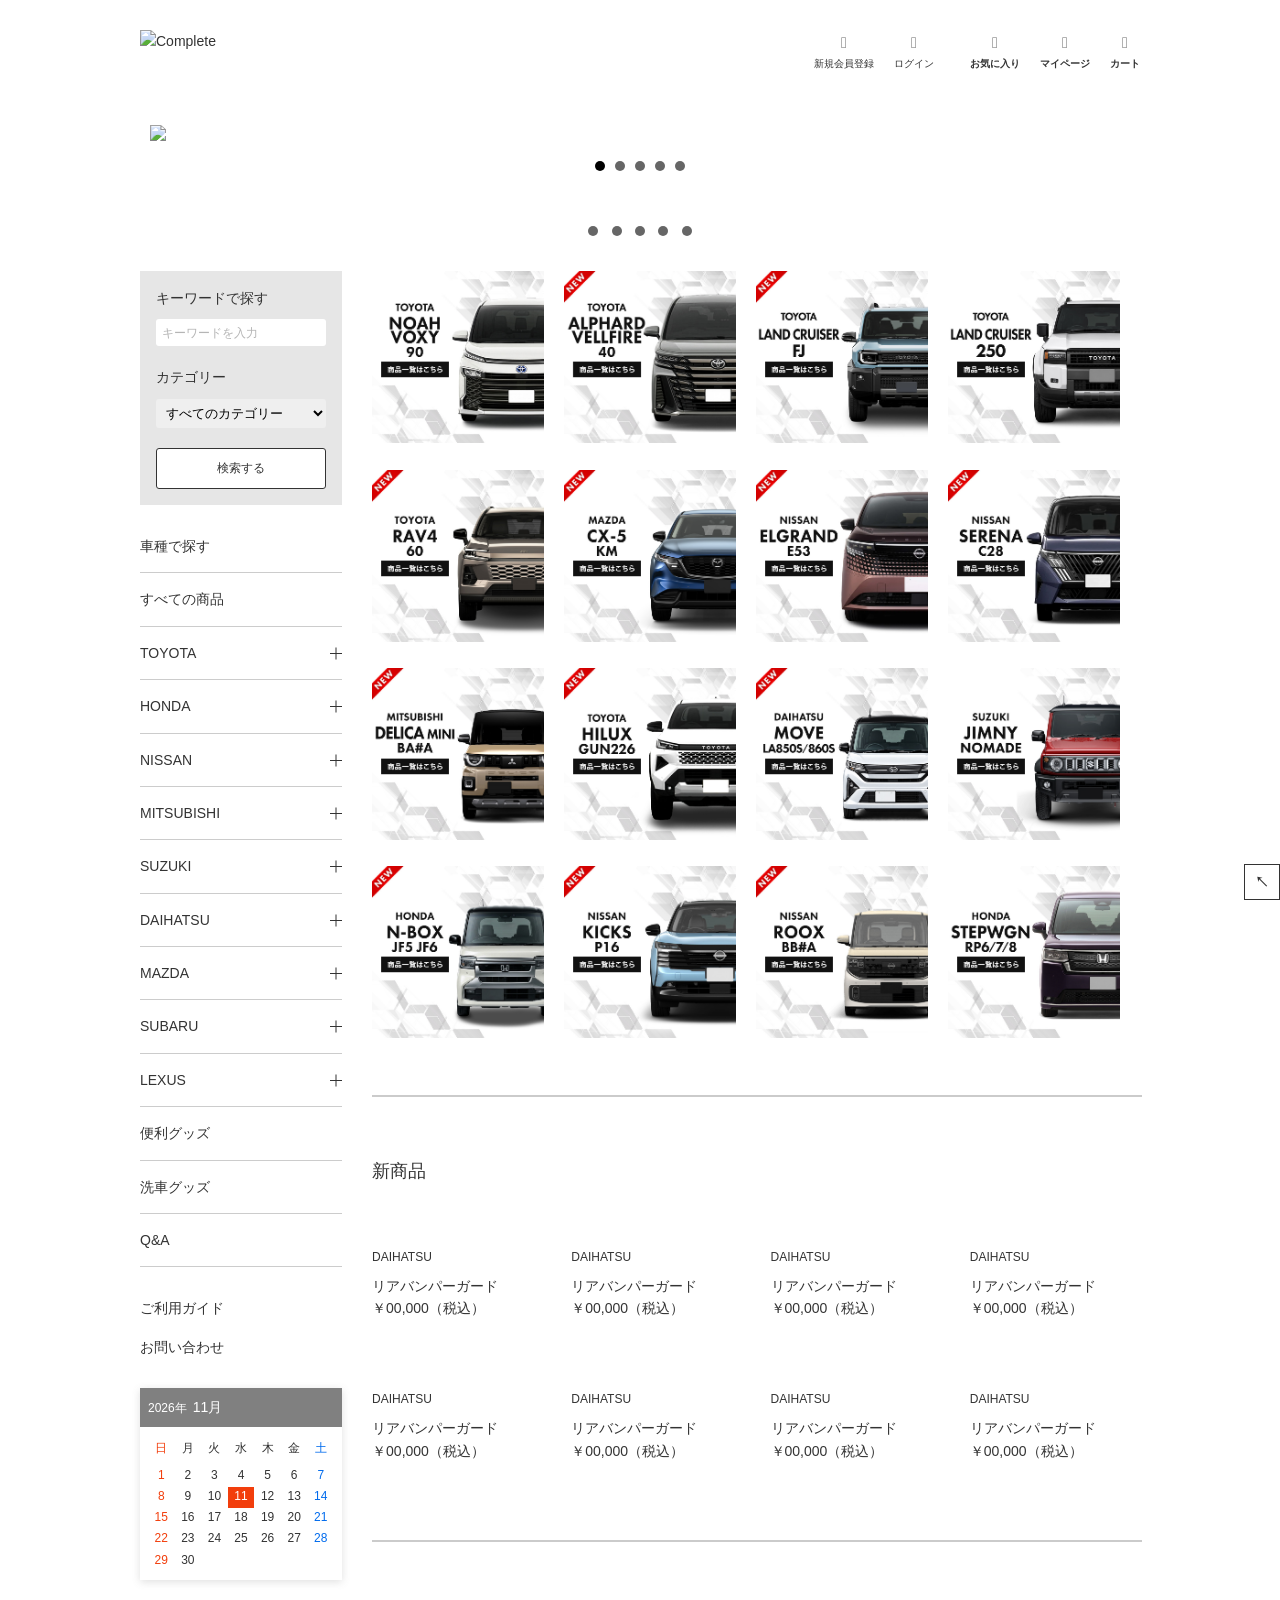
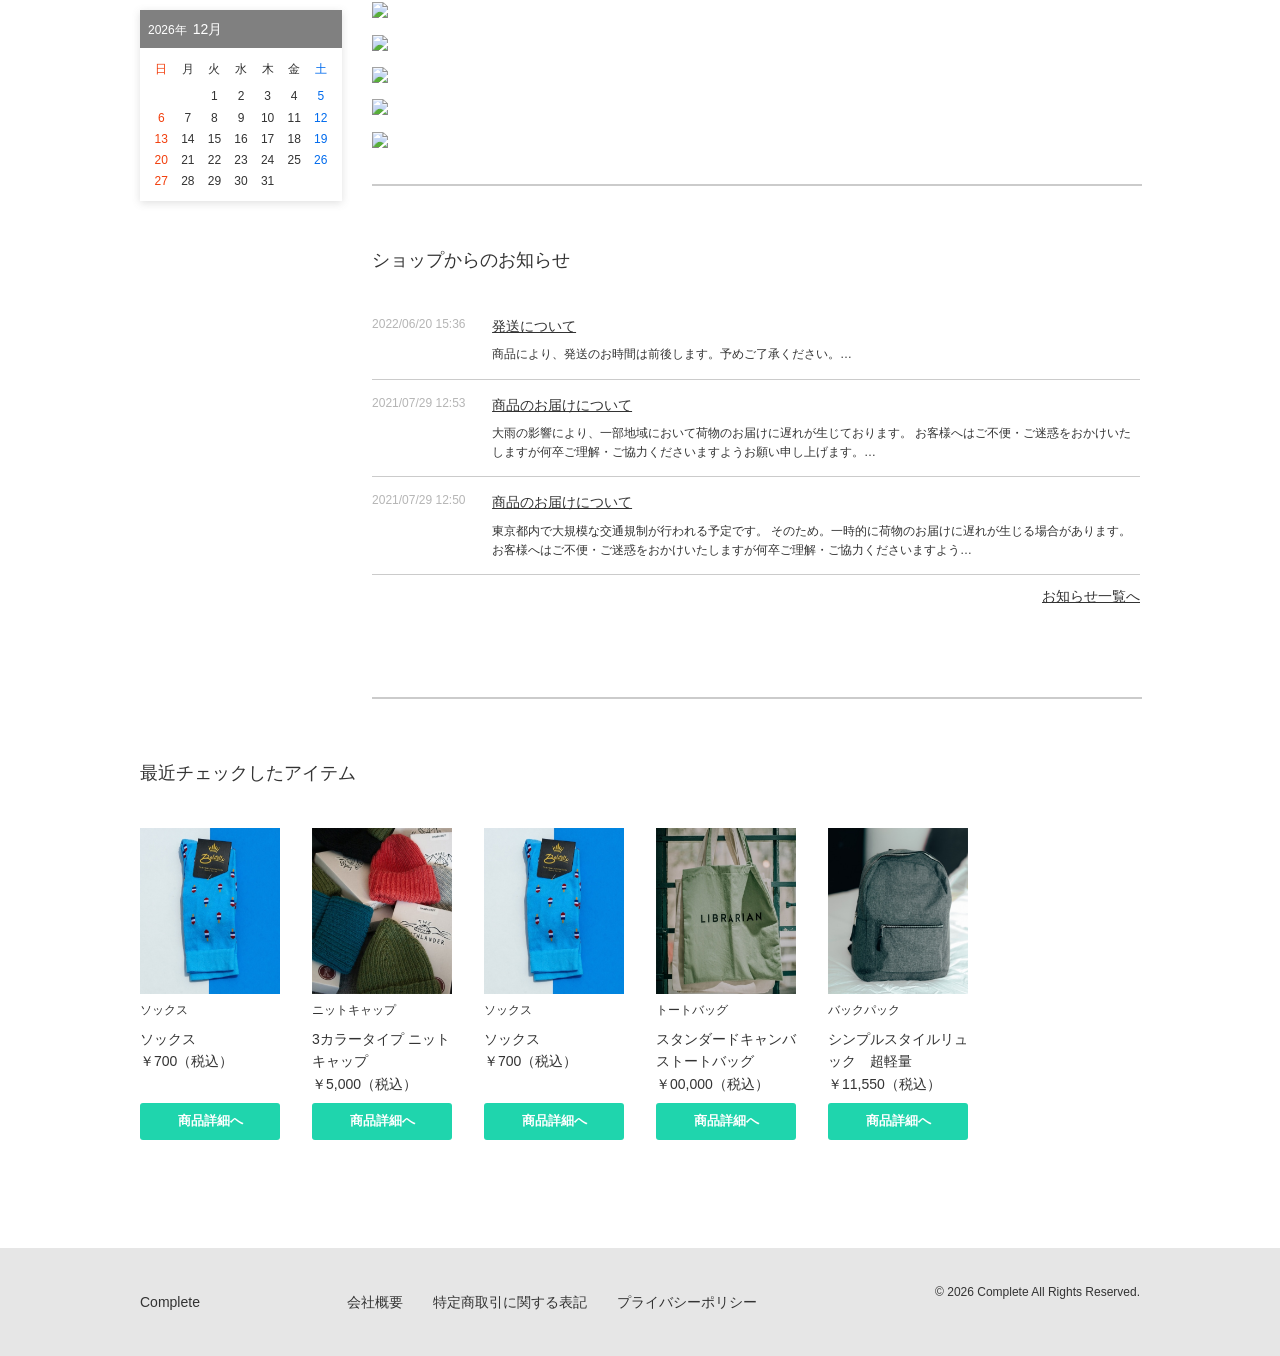
==== commit 14a97c86: "価格変更" ====
--- a/index.html
+++ b/index.html
@@ -519,7 +519,7 @@
                             <p class="item-category"><a href="https://tplcomplete.makeshop.jp/view/category/ct32">DAIHATSU</a></p>
                             <p class="item-name"><a href="https://tplcomplete.makeshop.jp/view/item/000000000029">リアバンパーガード</a>
                             </p>
-                            <p class="price">￥2,500<span>（税込）</span></p>
+                            <p class="price">￥00,000<span>（税込）</span></p>
                             <!-- <div class="item-list-cart">
                                 <a href="https://tplcomplete.makeshop.jp/#makeshop-common-cart-entry-url:000000000029" class="item-list-btn add-list-cart cart-order-btn">商品詳細へ</a>
                             </div> -->
@@ -534,7 +534,7 @@
                             <p class="item-category"><a href="https://tplcomplete.makeshop.jp/view/category/ct32">DAIHATSU</a></p>
                             <p class="item-name"><a href="https://tplcomplete.makeshop.jp/view/item/000000000029">リアバンパーガード</a>
                             </p>
-                            <p class="price">￥2,500<span>（税込）</span></p>
+                            <p class="price">￥00,000<span>（税込）</span></p>
                             <!-- <div class="item-list-cart">
                                 <a href="https://tplcomplete.makeshop.jp/#makeshop-common-cart-entry-url:000000000029" class="item-list-btn add-list-cart cart-order-btn">商品詳細へ</a>
                             </div> -->
@@ -549,7 +549,7 @@
                             <p class="item-category"><a href="https://tplcomplete.makeshop.jp/view/category/ct32">DAIHATSU</a></p>
                             <p class="item-name"><a href="https://tplcomplete.makeshop.jp/view/item/000000000029">リアバンパーガード</a>
                             </p>
-                            <p class="price">￥2,500<span>（税込）</span></p>
+                            <p class="price">￥00,000<span>（税込）</span></p>
                             <!-- <div class="item-list-cart">
                                 <a href="https://tplcomplete.makeshop.jp/#makeshop-common-cart-entry-url:000000000029" class="item-list-btn add-list-cart cart-order-btn">商品詳細へ</a>
                             </div> -->
@@ -564,7 +564,7 @@
                             <p class="item-category"><a href="https://tplcomplete.makeshop.jp/view/category/ct32">DAIHATSU</a></p>
                             <p class="item-name"><a href="https://tplcomplete.makeshop.jp/view/item/000000000029">リアバンパーガード</a>
                             </p>
-                            <p class="price">￥2,500<span>（税込）</span></p>
+                            <p class="price">￥00,000<span>（税込）</span></p>
                             <!-- <div class="item-list-cart">
                                 <a href="https://tplcomplete.makeshop.jp/#makeshop-common-cart-entry-url:000000000029" class="item-list-btn add-list-cart cart-order-btn">商品詳細へ</a>
                             </div> -->
@@ -579,7 +579,7 @@
                             <p class="item-category"><a href="https://tplcomplete.makeshop.jp/view/category/ct32">DAIHATSU</a></p>
                             <p class="item-name"><a href="https://tplcomplete.makeshop.jp/view/item/000000000029">リアバンパーガード</a>
                             </p>
-                            <p class="price">￥2,500<span>（税込）</span></p>
+                            <p class="price">￥00,000<span>（税込）</span></p>
                             <!-- <div class="item-list-cart">
                                 <a href="https://tplcomplete.makeshop.jp/#makeshop-common-cart-entry-url:000000000029" class="item-list-btn add-list-cart cart-order-btn">商品詳細へ</a>
                             </div> -->
@@ -594,7 +594,7 @@
                             <p class="item-category"><a href="https://tplcomplete.makeshop.jp/view/category/ct32">DAIHATSU</a></p>
                             <p class="item-name"><a href="https://tplcomplete.makeshop.jp/view/item/000000000029">リアバンパーガード</a>
                             </p>
-                            <p class="price">￥2,500<span>（税込）</span></p>
+                            <p class="price">￥00,000<span>（税込）</span></p>
                             <!-- <div class="item-list-cart">
                                 <a href="https://tplcomplete.makeshop.jp/#makeshop-common-cart-entry-url:000000000029" class="item-list-btn add-list-cart cart-order-btn">商品詳細へ</a>
                             </div> -->
@@ -609,7 +609,7 @@
                             <p class="item-category"><a href="https://tplcomplete.makeshop.jp/view/category/ct32">DAIHATSU</a></p>
                             <p class="item-name"><a href="https://tplcomplete.makeshop.jp/view/item/000000000029">リアバンパーガード</a>
                             </p>
-                            <p class="price">￥2,500<span>（税込）</span></p>
+                            <p class="price">￥00,000<span>（税込）</span></p>
                             <!-- <div class="item-list-cart">
                                 <a href="https://tplcomplete.makeshop.jp/#makeshop-common-cart-entry-url:000000000029" class="item-list-btn add-list-cart cart-order-btn">商品詳細へ</a>
                             </div> -->
@@ -624,7 +624,7 @@
                             <p class="item-category"><a href="https://tplcomplete.makeshop.jp/view/category/ct32">DAIHATSU</a></p>
                             <p class="item-name"><a href="https://tplcomplete.makeshop.jp/view/item/000000000029">リアバンパーガード</a>
                             </p>
-                            <p class="price">￥2,500<span>（税込）</span></p>
+                            <p class="price">￥00,000<span>（税込）</span></p>
                             <!-- <div class="item-list-cart">
                                 <a href="https://tplcomplete.makeshop.jp/#makeshop-common-cart-entry-url:000000000029" class="item-list-btn add-list-cart cart-order-btn">商品詳細へ</a>
                             </div> -->
@@ -1241,7 +1241,7 @@
                     </div>
                     <p class="item-category"><a href="https://tplcomplete.makeshop.jp/view/category/ct32">トートバッグ</a></p>
                     <p class="item-name"><a href="https://tplcomplete.makeshop.jp/view/item/000000000029">スタンダードキャンバストートバッグ</a></p>
-                    <p class="price">￥2,500<span>（税込）</span></p>
+                    <p class="price">￥00,000<span>（税込）</span></p>
                     <div class="review-summary-container" data-gname="000000000029" data-pid="000000000029" data-group="true" data-action="summary" style="display: none; cursor: pointer;">
                         <div class="ukomistarRatingSummarySection ">
                             <div class="starRating ukomi-clearfix"><span class="ukmcustomfont ukmcustomfont-ukm-full-star highlight"></span><span class="ukmcustomfont ukmcustomfont-ukm-full-star highlight"></span><span class="ukmcustomfont ukmcustomfont-ukm-full-star highlight"></span><span class="ukmcustomfont ukmcustomfont-ukm-full-star highlight"></span><span class="ukmcustomfont ukmcustomfont-ukm-full-star highlight"></span><span class="reviewNumber">1件</span></div>
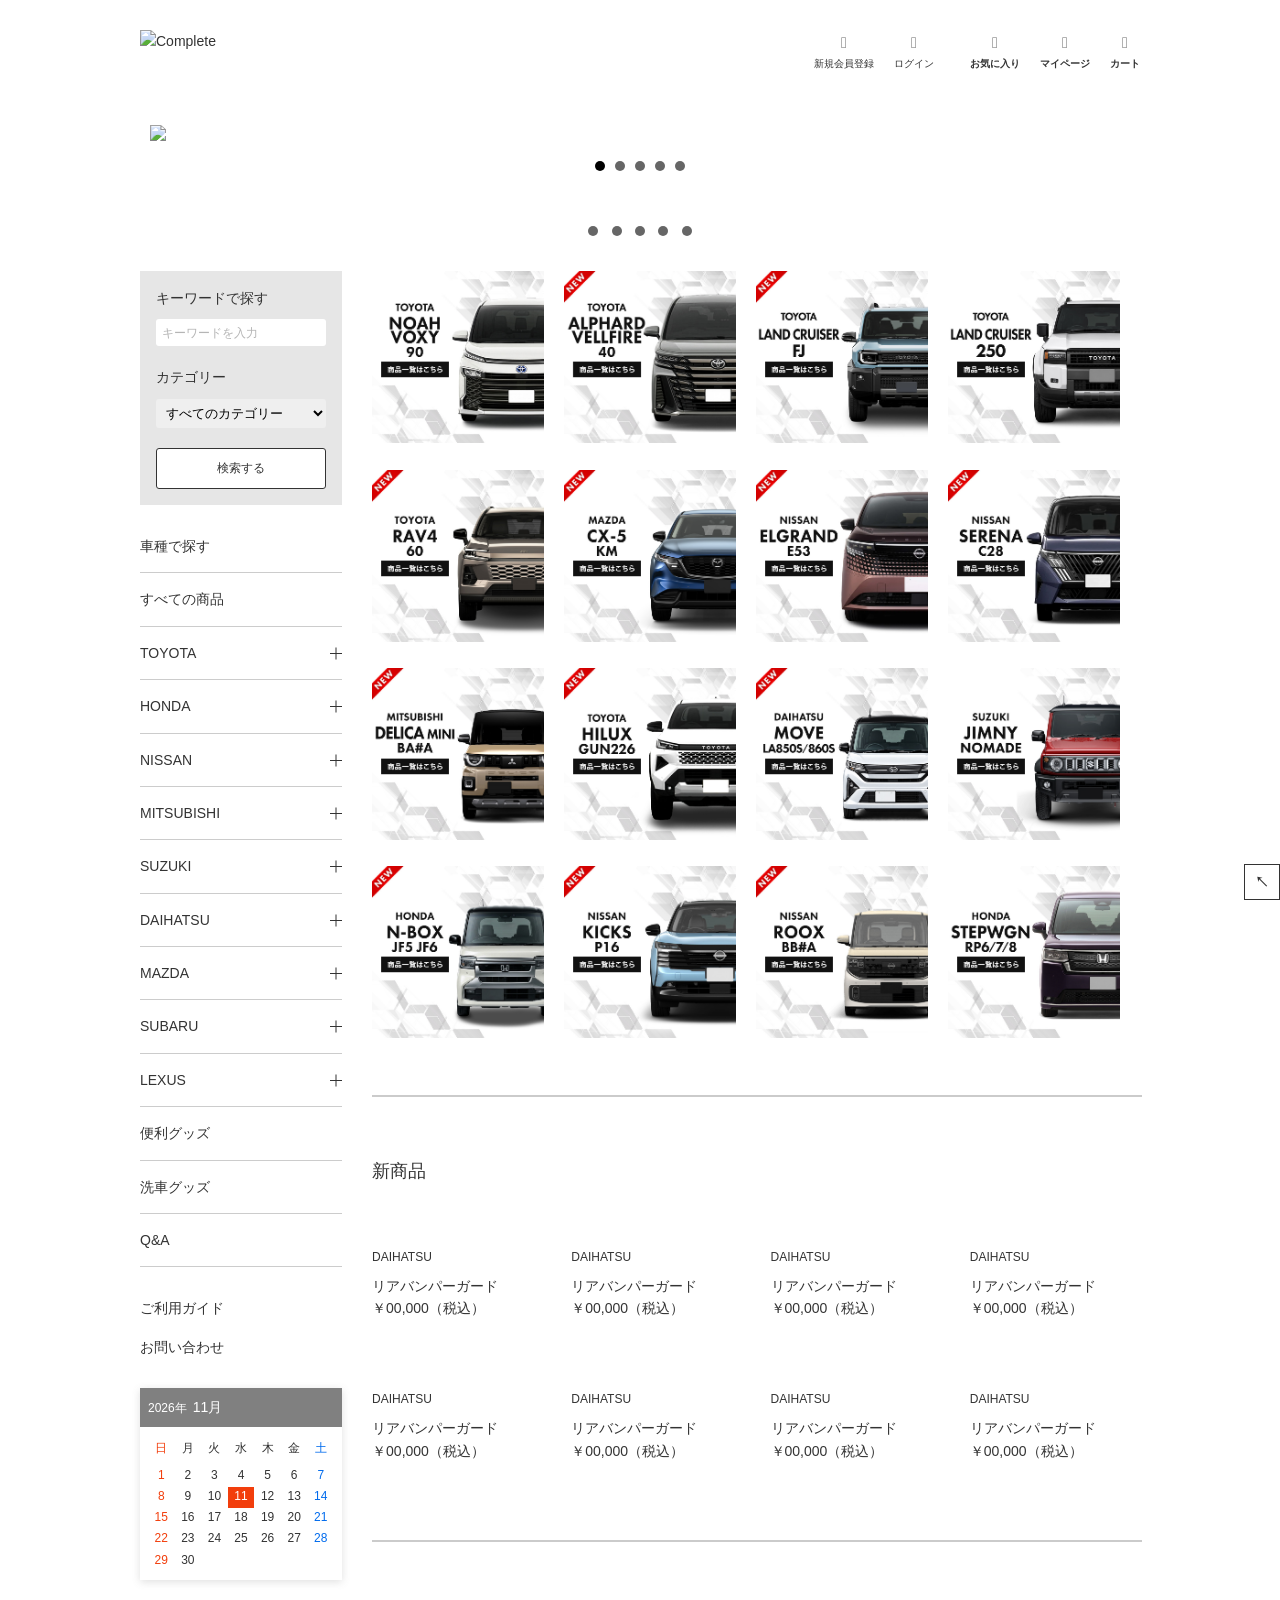
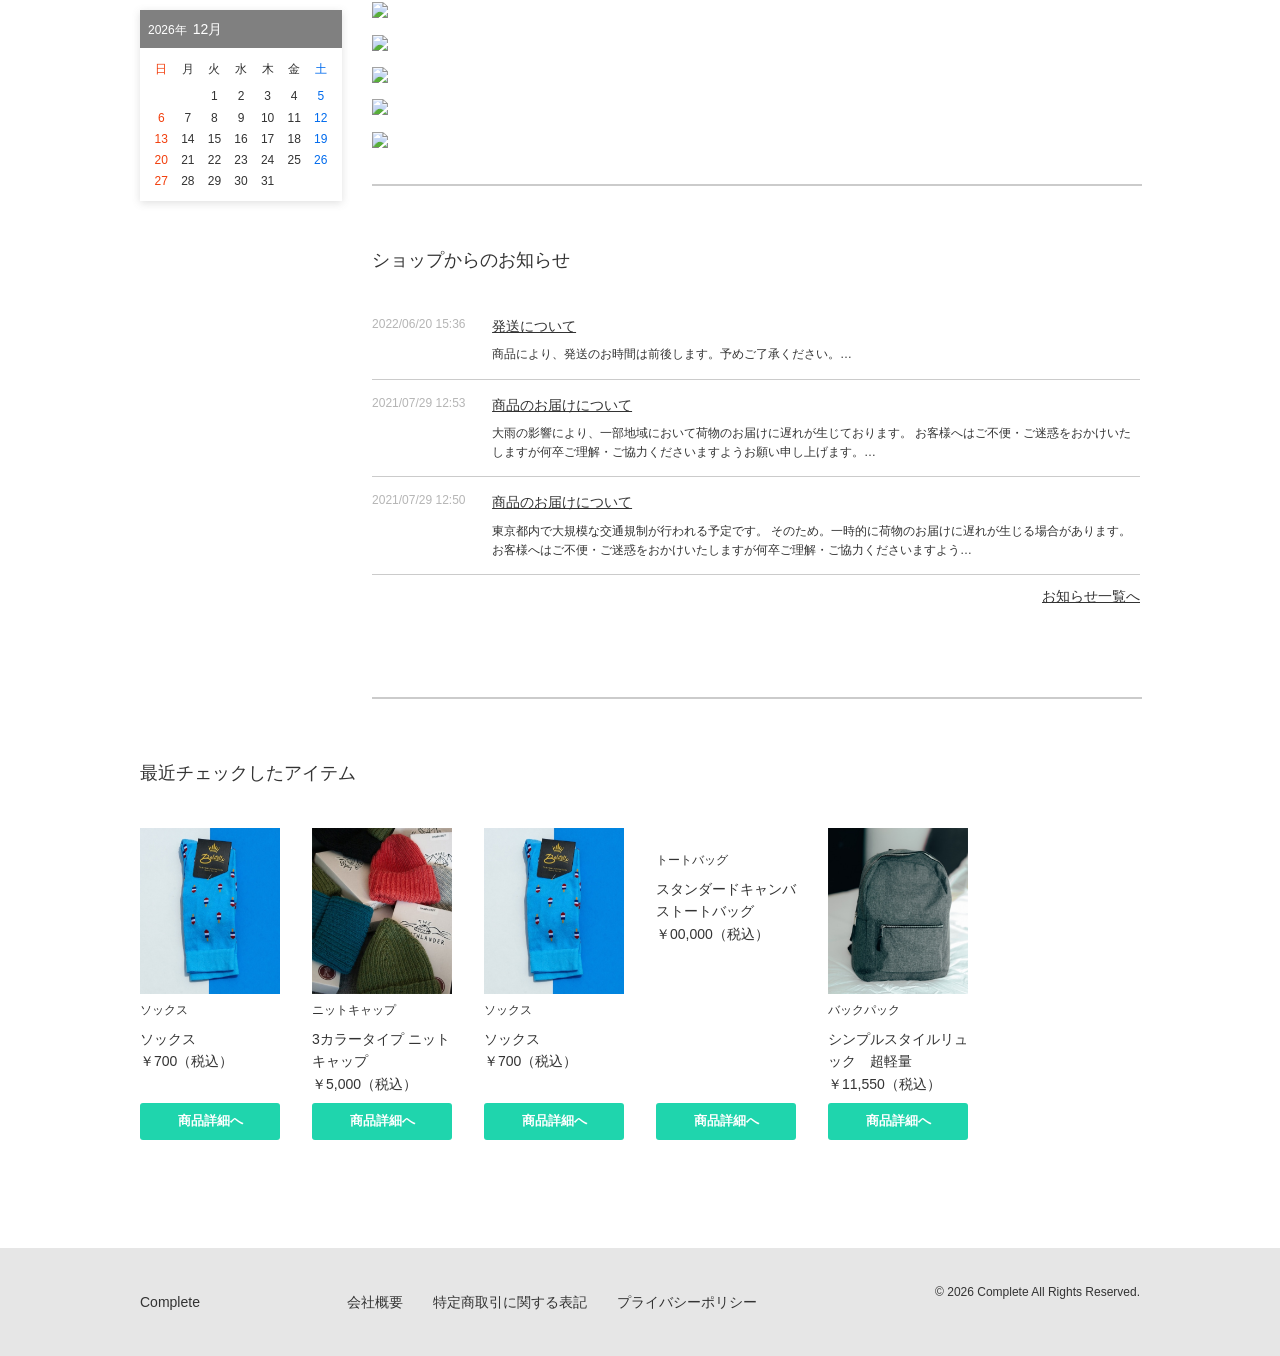
==== commit 78c88ba4: "リンク変更" ====
--- a/index.html
+++ b/index.html
@@ -514,14 +514,14 @@
                             </div>
 
                             <div class="item-list-image">
-                                <a href="https://tplcomplete.makeshop.jp/view/item/000000000029"><img src="https://image.rakuten.co.jp/atv-yours/cabinet/thum02/y811-001_s01.jpg" alt="" loading="lazy"></a>
+                                <a href="https://tplcomplete.makeshop.jp/view/item/000000000040"><img src="https://image.rakuten.co.jp/atv-yours/cabinet/thum02/y811-001_s01.jpg" alt="" loading="lazy"></a>
                             </div>
                             <p class="item-category"><a href="https://tplcomplete.makeshop.jp/view/category/ct32">DAIHATSU</a></p>
-                            <p class="item-name"><a href="https://tplcomplete.makeshop.jp/view/item/000000000029">リアバンパーガード</a>
+                            <p class="item-name"><a href="https://tplcomplete.makeshop.jp/view/item/000000000040">リアバンパーガード</a>
                             </p>
                             <p class="price">￥00,000<span>（税込）</span></p>
                             <!-- <div class="item-list-cart">
-                                <a href="https://tplcomplete.makeshop.jp/#makeshop-common-cart-entry-url:000000000029" class="item-list-btn add-list-cart cart-order-btn">商品詳細へ</a>
+                                <a href="https://tplcomplete.makeshop.jp/#makeshop-common-cart-entry-url:000000000040" class="item-list-btn add-list-cart cart-order-btn">商品詳細へ</a>
                             </div> -->
                         </li>
                         <li>
@@ -529,14 +529,14 @@
                             </div>
 
                             <div class="item-list-image">
-                                <a href="https://tplcomplete.makeshop.jp/view/item/000000000029"><img src="https://image.rakuten.co.jp/atv-yours/cabinet/thum02/y811-001_s01.jpg" alt="" loading="lazy"></a>
+                                <a href="https://tplcomplete.makeshop.jp/view/item/000000000040"><img src="https://image.rakuten.co.jp/atv-yours/cabinet/thum02/y811-001_s01.jpg" alt="" loading="lazy"></a>
                             </div>
                             <p class="item-category"><a href="https://tplcomplete.makeshop.jp/view/category/ct32">DAIHATSU</a></p>
-                            <p class="item-name"><a href="https://tplcomplete.makeshop.jp/view/item/000000000029">リアバンパーガード</a>
+                            <p class="item-name"><a href="https://tplcomplete.makeshop.jp/view/item/000000000040">リアバンパーガード</a>
                             </p>
                             <p class="price">￥00,000<span>（税込）</span></p>
                             <!-- <div class="item-list-cart">
-                                <a href="https://tplcomplete.makeshop.jp/#makeshop-common-cart-entry-url:000000000029" class="item-list-btn add-list-cart cart-order-btn">商品詳細へ</a>
+                                <a href="https://tplcomplete.makeshop.jp/#makeshop-common-cart-entry-url:000000000040" class="item-list-btn add-list-cart cart-order-btn">商品詳細へ</a>
                             </div> -->
                         </li>
                         <li>
@@ -544,14 +544,14 @@
                             </div>
 
                             <div class="item-list-image">
-                                <a href="https://tplcomplete.makeshop.jp/view/item/000000000029"><img src="https://image.rakuten.co.jp/atv-yours/cabinet/thum02/y811-001_s01.jpg" alt="" loading="lazy"></a>
+                                <a href="https://tplcomplete.makeshop.jp/view/item/000000000040"><img src="https://image.rakuten.co.jp/atv-yours/cabinet/thum02/y811-001_s01.jpg" alt="" loading="lazy"></a>
                             </div>
                             <p class="item-category"><a href="https://tplcomplete.makeshop.jp/view/category/ct32">DAIHATSU</a></p>
-                            <p class="item-name"><a href="https://tplcomplete.makeshop.jp/view/item/000000000029">リアバンパーガード</a>
+                            <p class="item-name"><a href="https://tplcomplete.makeshop.jp/view/item/000000000040">リアバンパーガード</a>
                             </p>
                             <p class="price">￥00,000<span>（税込）</span></p>
                             <!-- <div class="item-list-cart">
-                                <a href="https://tplcomplete.makeshop.jp/#makeshop-common-cart-entry-url:000000000029" class="item-list-btn add-list-cart cart-order-btn">商品詳細へ</a>
+                                <a href="https://tplcomplete.makeshop.jp/#makeshop-common-cart-entry-url:000000000040" class="item-list-btn add-list-cart cart-order-btn">商品詳細へ</a>
                             </div> -->
                         </li>
                         <li>
@@ -559,14 +559,14 @@
                             </div>
 
                             <div class="item-list-image">
-                                <a href="https://tplcomplete.makeshop.jp/view/item/000000000029"><img src="https://image.rakuten.co.jp/atv-yours/cabinet/thum02/y811-001_s01.jpg" alt="" loading="lazy"></a>
+                                <a href="https://tplcomplete.makeshop.jp/view/item/000000000040"><img src="https://image.rakuten.co.jp/atv-yours/cabinet/thum02/y811-001_s01.jpg" alt="" loading="lazy"></a>
                             </div>
                             <p class="item-category"><a href="https://tplcomplete.makeshop.jp/view/category/ct32">DAIHATSU</a></p>
-                            <p class="item-name"><a href="https://tplcomplete.makeshop.jp/view/item/000000000029">リアバンパーガード</a>
+                            <p class="item-name"><a href="https://tplcomplete.makeshop.jp/view/item/000000000040">リアバンパーガード</a>
                             </p>
                             <p class="price">￥00,000<span>（税込）</span></p>
                             <!-- <div class="item-list-cart">
-                                <a href="https://tplcomplete.makeshop.jp/#makeshop-common-cart-entry-url:000000000029" class="item-list-btn add-list-cart cart-order-btn">商品詳細へ</a>
+                                <a href="https://tplcomplete.makeshop.jp/#makeshop-common-cart-entry-url:000000000040" class="item-list-btn add-list-cart cart-order-btn">商品詳細へ</a>
                             </div> -->
                         </li>
                         <li>
@@ -574,14 +574,14 @@
                             </div>
 
                             <div class="item-list-image">
-                                <a href="https://tplcomplete.makeshop.jp/view/item/000000000029"><img src="https://image.rakuten.co.jp/atv-yours/cabinet/thum02/y811-001_s01.jpg" alt="" loading="lazy"></a>
+                                <a href="https://tplcomplete.makeshop.jp/view/item/000000000040"><img src="https://image.rakuten.co.jp/atv-yours/cabinet/thum02/y811-001_s01.jpg" alt="" loading="lazy"></a>
                             </div>
                             <p class="item-category"><a href="https://tplcomplete.makeshop.jp/view/category/ct32">DAIHATSU</a></p>
-                            <p class="item-name"><a href="https://tplcomplete.makeshop.jp/view/item/000000000029">リアバンパーガード</a>
+                            <p class="item-name"><a href="https://tplcomplete.makeshop.jp/view/item/000000000040">リアバンパーガード</a>
                             </p>
                             <p class="price">￥00,000<span>（税込）</span></p>
                             <!-- <div class="item-list-cart">
-                                <a href="https://tplcomplete.makeshop.jp/#makeshop-common-cart-entry-url:000000000029" class="item-list-btn add-list-cart cart-order-btn">商品詳細へ</a>
+                                <a href="https://tplcomplete.makeshop.jp/#makeshop-common-cart-entry-url:000000000040" class="item-list-btn add-list-cart cart-order-btn">商品詳細へ</a>
                             </div> -->
                         </li>
                         <li>
@@ -589,14 +589,14 @@
                             </div>
 
                             <div class="item-list-image">
-                                <a href="https://tplcomplete.makeshop.jp/view/item/000000000029"><img src="https://image.rakuten.co.jp/atv-yours/cabinet/thum02/y811-001_s01.jpg" alt="" loading="lazy"></a>
+                                <a href="https://tplcomplete.makeshop.jp/view/item/000000000040"><img src="https://image.rakuten.co.jp/atv-yours/cabinet/thum02/y811-001_s01.jpg" alt="" loading="lazy"></a>
                             </div>
                             <p class="item-category"><a href="https://tplcomplete.makeshop.jp/view/category/ct32">DAIHATSU</a></p>
-                            <p class="item-name"><a href="https://tplcomplete.makeshop.jp/view/item/000000000029">リアバンパーガード</a>
+                            <p class="item-name"><a href="https://tplcomplete.makeshop.jp/view/item/000000000040">リアバンパーガード</a>
                             </p>
                             <p class="price">￥00,000<span>（税込）</span></p>
                             <!-- <div class="item-list-cart">
-                                <a href="https://tplcomplete.makeshop.jp/#makeshop-common-cart-entry-url:000000000029" class="item-list-btn add-list-cart cart-order-btn">商品詳細へ</a>
+                                <a href="https://tplcomplete.makeshop.jp/#makeshop-common-cart-entry-url:000000000040" class="item-list-btn add-list-cart cart-order-btn">商品詳細へ</a>
                             </div> -->
                         </li>
                         <li>
@@ -604,14 +604,14 @@
                             </div>
 
                             <div class="item-list-image">
-                                <a href="https://tplcomplete.makeshop.jp/view/item/000000000029"><img src="https://image.rakuten.co.jp/atv-yours/cabinet/thum02/y811-001_s01.jpg" alt="" loading="lazy"></a>
+                                <a href="https://tplcomplete.makeshop.jp/view/item/000000000040"><img src="https://image.rakuten.co.jp/atv-yours/cabinet/thum02/y811-001_s01.jpg" alt="" loading="lazy"></a>
                             </div>
                             <p class="item-category"><a href="https://tplcomplete.makeshop.jp/view/category/ct32">DAIHATSU</a></p>
-                            <p class="item-name"><a href="https://tplcomplete.makeshop.jp/view/item/000000000029">リアバンパーガード</a>
+                            <p class="item-name"><a href="https://tplcomplete.makeshop.jp/view/item/000000000040">リアバンパーガード</a>
                             </p>
                             <p class="price">￥00,000<span>（税込）</span></p>
                             <!-- <div class="item-list-cart">
-                                <a href="https://tplcomplete.makeshop.jp/#makeshop-common-cart-entry-url:000000000029" class="item-list-btn add-list-cart cart-order-btn">商品詳細へ</a>
+                                <a href="https://tplcomplete.makeshop.jp/#makeshop-common-cart-entry-url:000000000040" class="item-list-btn add-list-cart cart-order-btn">商品詳細へ</a>
                             </div> -->
                         </li>
                         <li>
@@ -619,14 +619,14 @@
                             </div>
 
                             <div class="item-list-image">
-                                <a href="https://tplcomplete.makeshop.jp/view/item/000000000029"><img src="https://image.rakuten.co.jp/atv-yours/cabinet/thum02/y811-001_s01.jpg" alt="" loading="lazy"></a>
+                                <a href="https://tplcomplete.makeshop.jp/view/item/000000000040"><img src="https://image.rakuten.co.jp/atv-yours/cabinet/thum02/y811-001_s01.jpg" alt="" loading="lazy"></a>
                             </div>
                             <p class="item-category"><a href="https://tplcomplete.makeshop.jp/view/category/ct32">DAIHATSU</a></p>
-                            <p class="item-name"><a href="https://tplcomplete.makeshop.jp/view/item/000000000029">リアバンパーガード</a>
+                            <p class="item-name"><a href="https://tplcomplete.makeshop.jp/view/item/000000000040">リアバンパーガード</a>
                             </p>
                             <p class="price">￥00,000<span>（税込）</span></p>
                             <!-- <div class="item-list-cart">
-                                <a href="https://tplcomplete.makeshop.jp/#makeshop-common-cart-entry-url:000000000029" class="item-list-btn add-list-cart cart-order-btn">商品詳細へ</a>
+                                <a href="https://tplcomplete.makeshop.jp/#makeshop-common-cart-entry-url:000000000040" class="item-list-btn add-list-cart cart-order-btn">商品詳細へ</a>
                             </div> -->
                         </li>
                     </ul>
@@ -983,11 +983,11 @@
 
                                             <span class="ukomiProductDetailWrap">
                                                 <span class="ukomiProductImageWrap" style="width:50px; height:50px;">
-                                                    <a href="https://tplcomplete.makeshop.jp/view/item/000000000029" target="_blank">
+                                                    <a href="https://tplcomplete.makeshop.jp/view/item/000000000040" target="_blank">
                                                         <img class="ukomiProductImage" width="513" height="608" src="./Complete __files/unnamed(1).jpg" loading="lazy">
                                                     </a>
                                                 </span>
-                                                <span class="reviewProductName"><a href="https://tplcomplete.makeshop.jp/view/item/000000000029" target="_blank">スタンダードキャンバストートバッグ</a>
+                                                <span class="reviewProductName"><a href="https://tplcomplete.makeshop.jp/view/item/000000000040" target="_blank">スタンダードキャンバストートバッグ</a>
                                                 </span>
                                             </span>
                                         </div>
@@ -1237,12 +1237,12 @@
                     </div>
 
                     <div class="item-list-image">
-                        <a href="https://tplcomplete.makeshop.jp/view/item/000000000029"><img src="./Complete __files/000000000029_gn43nZz.jpg" alt="" loading="lazy"></a>
+                        <a href="https://tplcomplete.makeshop.jp/view/item/000000000040"><img src="./Complete __files/000000000040_gn43nZz.jpg" alt="" loading="lazy"></a>
                     </div>
                     <p class="item-category"><a href="https://tplcomplete.makeshop.jp/view/category/ct32">トートバッグ</a></p>
-                    <p class="item-name"><a href="https://tplcomplete.makeshop.jp/view/item/000000000029">スタンダードキャンバストートバッグ</a></p>
+                    <p class="item-name"><a href="https://tplcomplete.makeshop.jp/view/item/000000000040">スタンダードキャンバストートバッグ</a></p>
                     <p class="price">￥00,000<span>（税込）</span></p>
-                    <div class="review-summary-container" data-gname="000000000029" data-pid="000000000029" data-group="true" data-action="summary" style="display: none; cursor: pointer;">
+                    <div class="review-summary-container" data-gname="000000000040" data-pid="000000000040" data-group="true" data-action="summary" style="display: none; cursor: pointer;">
                         <div class="ukomistarRatingSummarySection ">
                             <div class="starRating ukomi-clearfix"><span class="ukmcustomfont ukmcustomfont-ukm-full-star highlight"></span><span class="ukmcustomfont ukmcustomfont-ukm-full-star highlight"></span><span class="ukmcustomfont ukmcustomfont-ukm-full-star highlight"></span><span class="ukmcustomfont ukmcustomfont-ukm-full-star highlight"></span><span class="ukmcustomfont ukmcustomfont-ukm-full-star highlight"></span><span class="reviewNumber">1件</span></div>
                             <div class="ukomi-fl ukomi_stars_rating_tooltip">
@@ -1304,7 +1304,7 @@
                         </div>
                     </div>
                     <div class="item-list-cart">
-                        <a href="https://tplcomplete.makeshop.jp/#makeshop-common-cart-entry-url:000000000029" class="item-list-btn add-list-cart cart-order-btn">商品詳細へ</a>
+                        <a href="https://tplcomplete.makeshop.jp/#makeshop-common-cart-entry-url:000000000040" class="item-list-btn add-list-cart cart-order-btn">商品詳細へ</a>
                     </div>
                 </li>
                 <li>
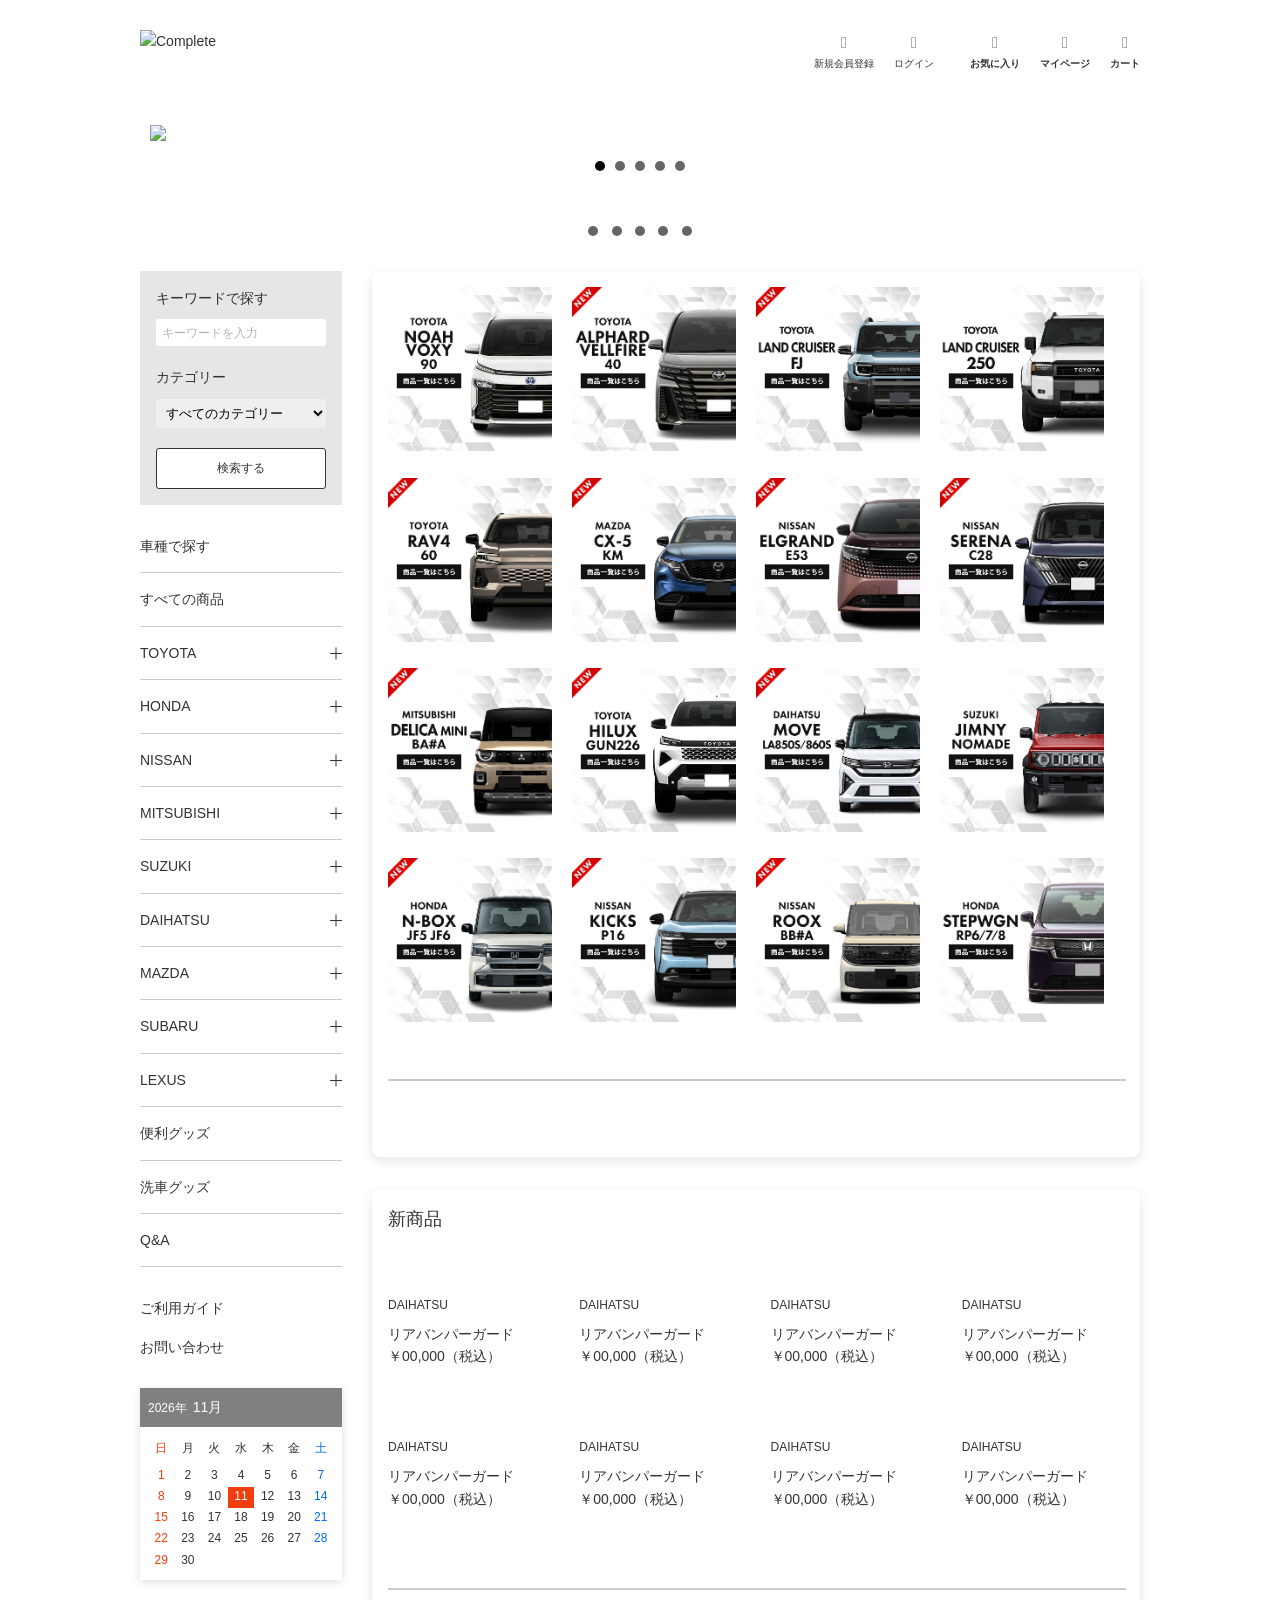
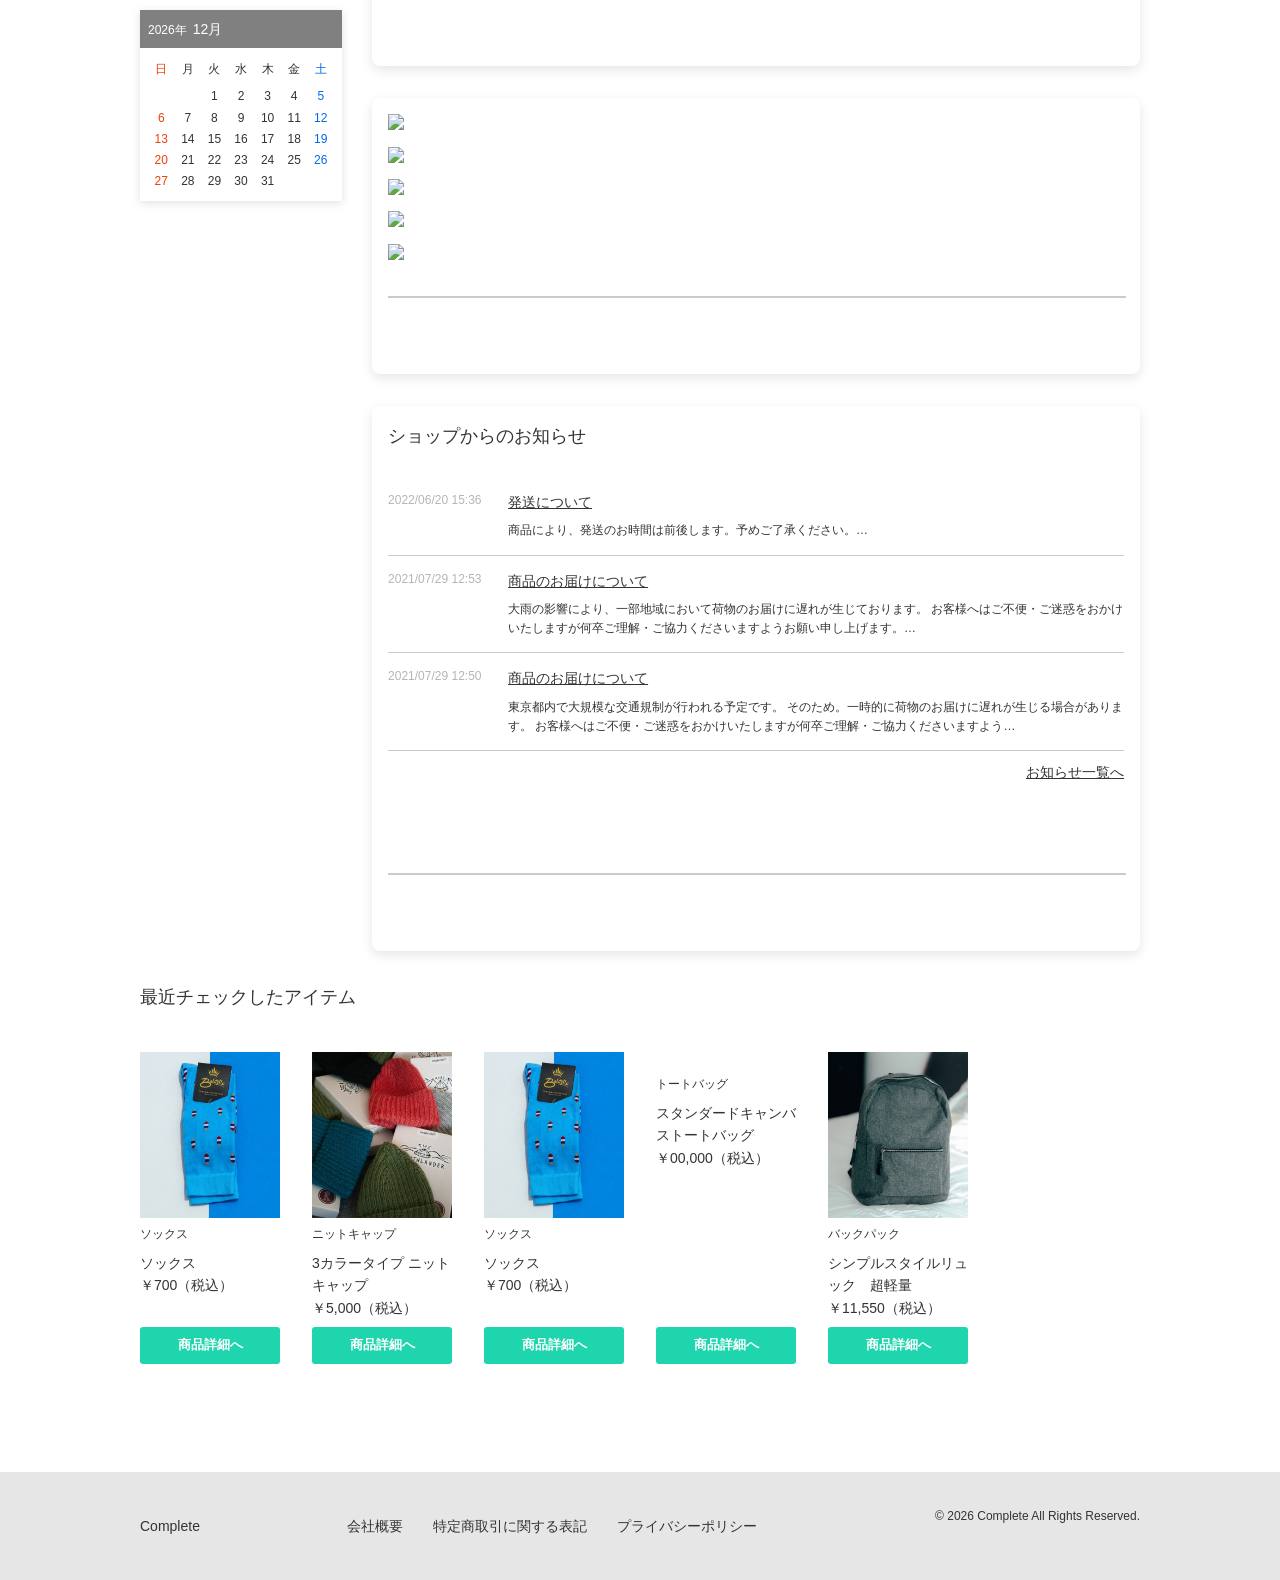
==== commit 1773b2eb: "動き追加" ====
--- a/index.html
+++ b/index.html
@@ -1,28 +1,15 @@
 <!DOCTYPE html>
-<!-- saved from url=(0032)https://tplcomplete.makeshop.jp/ -->
-<html lang="ja" prefix="og: http://ogp.me/ns# fb: http://ogp.me/ns/fb#" data-ukomi-events-bound="1">
+<html lang="ja">
 
 <head>
     <meta http-equiv="Content-Type" content="text/html; charset=UTF-8">
     <script type="application/ld+json" class="ukomi-rich-snippet">
-{
-    "@context": "https://schema.org",
-    "@type": "AggregateRating",
-    "itemReviewed": {
-        "@type": "Organization",
-        "name": "Complete",
-        "url": "https://tplcomplete.makeshop.jp/"
-    },
-    "bestRating": "5",
-    "ratingValue": "4.60",
-    "reviewCount": "5"
-}
+
 </script>
     <meta name="robots" content="noindex, nofollow">
     <meta name="viewport" content="width=device-width,initial-scale=1">
     <title>Complete | </title>
     <meta name="description" content="">
-    <link rel="canonical" href="https://tplcomplete.makeshop.jp/">
     <meta property="og:type" content="website">
     <meta property="og:title" content="Complete | ">
     <meta property="og:description" content="">
@@ -104,7 +91,7 @@
                         <div class="bx-pager-item"><a href="https://tplcomplete.makeshop.jp/" data-slide-index="1" class="bx-pager-link">2</a></div>
                         <div class="bx-pager-item"><a href="https://tplcomplete.makeshop.jp/" data-slide-index="2" class="bx-pager-link">3</a></div>
                         <div class="bx-pager-item"><a href="https://tplcomplete.makeshop.jp/" data-slide-index="3" class="bx-pager-link">4</a></div>
-                        <div class="bx-pager-item"><a href="https://tplcomplete.makeshop.jp/" data-slide-index="4" class="bx-pager-link">4</a></div>
+                        <div class="bx-pager-item"><a href="https://tplcomplete.makeshop.jp/" data-slide-index="4" class="bx-pager-link">5</a></div>
                     </div>
                 </div>
             </div>
@@ -483,23 +470,23 @@
 
             <main class="main">
                 <section class="main-section border">
-                    <ul class="featured-cars">
-                        <li><a href=""><img src="images/voxy90.jpg"></a></li>
-                        <li><a href=""><img src="images/alvel40.jpg"></a></li>
-                        <li><a href=""><img src="images/lancr_fj.jpg"></a></li>
-                        <li><a href=""><img src="images/lancr250.jpg"></a></li>
-                        <li><a href=""><img src="images/rav4_60.jpg"></a></li>
-                        <li><a href=""><img src="images/cx-5_km.jpg"></a></li>
-                        <li><a href=""><img src="images/elgrand_e53.jpg"></a></li>
-                        <li><a href=""><img src="images/c28.jpg"></a></li>
-                        <li><a href=""><img src="images/delicamini.jpg"></a></li>
-                        <li><a href=""><img src="images/gun226.jpg"></a></li>
-                        <li><a href=""><img src="images/move_850.jpg"></a></li>
-                        <li><a href=""><img src="images/nomade.jpg"></a></li>
-                        <li><a href=""><img src="images/n-box_jf56.jpg"></a></li>
-                        <li><a href=""><img src="images/p16.jpg"></a></li>
-                        <li><a href=""><img src="images/roox_bb.jpg"></a></li>
-                        <li><a href=""><img src="images/stepwgn_rp678.jpg"></a></li>
+                    <ul class="featured-cars stagger-grid">
+                        <li class="stagger-item" style="transition-delay: 0s;"><a href=""><img src="images/voxy90.jpg"></a></li>
+                        <li class="stagger-item" style="transition-delay: 0.1s;"><a href=""><img src="images/alvel40.jpg"></a></li>
+                        <li class="stagger-item" style="transition-delay: 0.2s;"><a href=""><img src="images/lancr_fj.jpg"></a></li>
+                        <li class="stagger-item" style="transition-delay: 0.3s;"><a href=""><img src="images/lancr250.jpg"></a></li>
+                        <li class="stagger-item" style="transition-delay: 0.4s;"><a href=""><img src="images/rav4_60.jpg"></a></li>
+                        <li class="stagger-item" style="transition-delay: 0.5s;"><a href=""><img src="images/cx-5_km.jpg"></a></li>
+                        <li class="stagger-item" style="transition-delay: 0.6s;"><a href=""><img src="images/elgrand_e53.jpg"></a></li>
+                        <li class="stagger-item" style="transition-delay: 0.7s;"><a href=""><img src="images/c28.jpg"></a></li>
+                        <li class="stagger-item" style="transition-delay: 0.8s;"><a href=""><img src="images/delicamini.jpg"></a></li>
+                        <li class="stagger-item" style="transition-delay: 0.9s;"><a href=""><img src="images/gun226.jpg"></a></li>
+                        <li class="stagger-item" style="transition-delay: 1.0s;"><a href=""><img src="images/move_850.jpg"></a></li>
+                        <li class="stagger-item" style="transition-delay: 1.1s;"><a href=""><img src="images/nomade.jpg"></a></li>
+                        <li class="stagger-item" style="transition-delay: 1.2s;"><a href=""><img src="images/n-box_jf56.jpg"></a></li>
+                        <li class="stagger-item" style="transition-delay: 1.3s;"><a href=""><img src="images/p16.jpg"></a></li>
+                        <li class="stagger-item" style="transition-delay: 1.4s;"><a href=""><img src="images/roox_bb.jpg"></a></li>
+                        <li class="stagger-item" style="transition-delay: 1.5s;"><a href=""><img src="images/stepwgn_rp678.jpg"></a></li>
                     </ul>
                 </section>
                 <!-- <section class="main-section border">
@@ -640,245 +627,6 @@
                 <p style="width: auto; height: auto; margin-bottom:10px; overflow: hidden;"><a href=""><img src="https://image.rakuten.co.jp/atv-yours/cabinet/t_img/c_top/douji_cyui.jpg" width="100%"></a></p>
                 <p style="width: auto; height: auto; margin-bottom:10px; overflow: hidden;"><a href=""><img src="https://image.rakuten.co.jp/atv-yours/cabinet/t_img/c_top/other/imgrc0093798863.jpg" width="100%"></a></p>
                 </section>
-
-                <!--ランキング-->
-                <!-- <section class="main-section border">
-                    <h2>ランキング</h2>
-                    <ul class="item-list">
-                        <li>
-                            <div class="item-icon">
-                            </div>
-
-                            <div class="item-list-image">
-                                <a href="https://tplcomplete.makeshop.jp/view/item/000000000012">
-                                    <img src="./Complete __files/000000000012_qf51NsA.jpg" alt="" loading="lazy">
-                                    <div class="ranking-icon rank-1">
-                                        1
-                                    </div>
-                                </a>
-                            </div>
-                            <p class="item-category"><a href="https://tplcomplete.makeshop.jp/view/category/ct6">ドレスシャツ</a></p>
-                            <p class="item-name"><a href="https://tplcomplete.makeshop.jp/view/item/000000000012">ワイドカラーシャツM</a></p>
-                            <p class="price">￥15,400<span>（税込）</span></p>
-                            <div class="review-summary-container" data-gname="000000000012" data-pid="000000000012" data-group="true" data-action="summary" style="display: none; cursor: pointer;"></div>
-                            <div class="item-list-cart">
-                                <a href="https://tplcomplete.makeshop.jp/#makeshop-common-cart-entry-url:000000000012" class="item-list-btn add-list-cart cart-order-btn">商品詳細へ</a>
-                            </div>
-                        </li>
-                        <li>
-                            <div class="item-icon">
-                            </div>
-
-                            <div class="item-list-image">
-                                <a href="https://tplcomplete.makeshop.jp/view/item/000000000001">
-                                    <img src="./Complete __files/000000000001_fSE3FdB.jpg" alt="" loading="lazy">
-                                    <div class="ranking-icon rank-2">
-                                        2
-                                    </div>
-                                </a>
-                            </div>
-                            <p class="item-category"><a href="https://tplcomplete.makeshop.jp/view/category/ct32">トートバッグ</a></p>
-                            <p class="item-name"><a href="https://tplcomplete.makeshop.jp/view/item/000000000001">ロゴ入りトートバッグ</a></p>
-                            <p class="price">￥7,000<span>（税込）</span></p>
-                            <div class="review-summary-container" data-gname="000000000001" data-pid="000000000001" data-group="true" data-action="summary" style="display: none; cursor: pointer;"></div>
-                            <div class="item-list-cart">
-                                <a href="https://tplcomplete.makeshop.jp/#makeshop-common-cart-entry-url:000000000001" class="item-list-btn add-list-cart cart-order-btn">商品詳細へ</a>
-                            </div>
-                        </li>
-                        <li>
-                            <div class="item-icon">
-                            </div>
-
-                            <div class="item-list-image">
-                                <a href="https://tplcomplete.makeshop.jp/view/item/000000000009">
-                                    <img src="./Complete __files/000000000009_zu7ypxT.jpg" alt="" loading="lazy">
-                                    <div class="ranking-icon rank-3">
-                                        3
-                                    </div>
-                                </a>
-                            </div>
-                            <p class="item-category"><a href="https://tplcomplete.makeshop.jp/view/category/ct33">バックパック</a></p>
-                            <p class="item-name"><a href="https://tplcomplete.makeshop.jp/view/item/000000000009">シンプルスタイルリュック　超軽量</a>
-                            </p>
-                            <p class="price">￥11,550<span>（税込）</span></p>
-                            <div class="review-summary-container" data-gname="000000000009" data-pid="000000000009" data-group="true" data-action="summary" style="display: none; cursor: pointer;">
-                                <div class="ukomistarRatingSummarySection ">
-                                    <div class="starRating ukomi-clearfix"><span class="ukmcustomfont ukmcustomfont-ukm-full-star highlight"></span><span class="ukmcustomfont ukmcustomfont-ukm-full-star highlight"></span><span class="ukmcustomfont ukmcustomfont-ukm-full-star highlight"></span><span class="ukmcustomfont ukmcustomfont-ukm-full-star highlight"></span><span class="ukmcustomfont ukmcustomfont-ukm-blank-star "></span><span class="reviewNumber">1件</span></div>
-                                    <div class="ukomi-fl ukomi_stars_rating_tooltip">
-                                        <div class="ratingDetailSection ukomi-clearfix">
-                                            <span class="ratingDetailAvgReview">5つ星のうち 4.00</span><a href="javascript:void(0)" class="tooltipGotoRating " data-star="5">
-                                                <div class="ratingDetail_wrap">
-                                                    <div class="starRatingNumber ukomi-clearfix">
-                                                        <span>星5つ</span>
-                                                    </div>
-                                                    <div class="ratingContainer">
-                                                        <div class="ratingBar" data-percentage="0" style="width:0%; ">​
-                                                        </div>
-                                                    </div>
-                                                    <div class="perNumberReview">0 %</div>
-                                                </div>
-                                            </a><a href="javascript:void(0)" class="tooltipGotoRating hastooltipGotoRating" data-star="4">
-                                                <div class="ratingDetail_wrap">
-                                                    <div class="starRatingNumber ukomi-clearfix">
-                                                        <span>星4つ</span>
-                                                    </div>
-                                                    <div class="ratingContainer">
-                                                        <div class="ratingBar" data-percentage="100" style="width:100%; ">​</div>
-                                                    </div>
-                                                    <div class="perNumberReview">100 %</div>
-                                                </div>
-                                            </a><a href="javascript:void(0)" class="tooltipGotoRating " data-star="3">
-                                                <div class="ratingDetail_wrap">
-                                                    <div class="starRatingNumber ukomi-clearfix">
-                                                        <span>星3つ</span>
-                                                    </div>
-                                                    <div class="ratingContainer">
-                                                        <div class="ratingBar" data-percentage="0" style="width:0%; ">​
-                                                        </div>
-                                                    </div>
-                                                    <div class="perNumberReview">0 %</div>
-                                                </div>
-                                            </a><a href="javascript:void(0)" class="tooltipGotoRating " data-star="2">
-                                                <div class="ratingDetail_wrap">
-                                                    <div class="starRatingNumber ukomi-clearfix">
-                                                        <span>星2つ</span>
-                                                    </div>
-                                                    <div class="ratingContainer">
-                                                        <div class="ratingBar" data-percentage="0" style="width:0%; ">​
-                                                        </div>
-                                                    </div>
-                                                    <div class="perNumberReview">0 %</div>
-                                                </div>
-                                            </a><a href="javascript:void(0)" class="tooltipGotoRating " data-star="1">
-                                                <div class="ratingDetail_wrap">
-                                                    <div class="starRatingNumber ukomi-clearfix">
-                                                        <span>星1つ</span>
-                                                    </div>
-                                                    <div class="ratingContainer">
-                                                        <div class="ratingBar" data-percentage="0" style="width:0%; ">​
-                                                        </div>
-                                                    </div>
-                                                    <div class="perNumberReview">0 %</div>
-                                                </div>
-                                            </a><span class="ratingDetailTotalReview" style="display:none;">すべての1レビューを表示</span>
-                                        </div>
-                                    </div>
-                                </div>
-                            </div>
-                            <div class="item-list-cart">
-                                <a href="https://tplcomplete.makeshop.jp/#makeshop-common-cart-entry-url:000000000009" class="item-list-btn add-list-cart cart-order-btn">商品詳細へ</a>
-                            </div>
-                        </li>
-                        <li>
-                            <div class="item-icon">
-                            </div>
-
-                            <div class="item-list-image">
-                                <a href="https://tplcomplete.makeshop.jp/view/item/000000000004">
-                                    <img src="./Complete __files/000000000004_MtkgkLa.jpg" alt="" loading="lazy">
-                                    <div class="ranking-icon rank-4">
-                                        4
-                                    </div>
-                                </a>
-                            </div>
-                            <p class="item-category"><a href="https://tplcomplete.makeshop.jp/view/category/ct29">ニットキャップ</a></p>
-                            <p class="item-name"><a href="https://tplcomplete.makeshop.jp/view/item/000000000004">カラーニットキャップ</a></p>
-                            <p class="price">￥6,160<span>（税込）</span></p>
-                            <div class="review-summary-container" data-gname="000000000004" data-pid="000000000004" data-group="true" data-action="summary" style="display: none; cursor: pointer;"></div>
-                            <div class="item-list-cart">
-                                <a href="https://tplcomplete.makeshop.jp/#makeshop-common-cart-entry-url:000000000004" class="item-list-btn add-list-cart cart-order-btn">商品詳細へ</a>
-                            </div>
-                        </li>
-                        <li>
-                            <div class="item-icon">
-                            </div>
-
-                            <div class="item-list-image">
-                                <a href="https://tplcomplete.makeshop.jp/view/item/000000000002">
-                                    <img src="./Complete __files/000000000002_KNhB14l.jpg" alt="" loading="lazy">
-                                    <div class="ranking-icon rank-5">
-                                        5
-                                    </div>
-                                </a>
-                            </div>
-                            <p class="item-category"><a href="https://tplcomplete.makeshop.jp/view/category/sample2">Tシャツ</a></p>
-                            <p class="item-name"><a href="https://tplcomplete.makeshop.jp/view/item/000000000002">Tシャツ</a></p>
-                            <p class="price">￥4,000<span>（税込）</span></p>
-                            <div class="review-summary-container" data-gname="000000000002" data-pid="000000000002" data-group="true" data-action="summary" style="display: none; cursor: pointer;"></div>
-                            <div class="item-list-cart">
-                                <a href="https://tplcomplete.makeshop.jp/#makeshop-common-cart-entry-url:000000000002" class="item-list-btn add-list-cart cart-order-btn">商品詳細へ</a>
-                            </div>
-                        </li>
-                        <li>
-                            <div class="item-icon">
-                            </div>
-
-                            <div class="item-list-image">
-                                <a href="https://tplcomplete.makeshop.jp/view/item/000000000010">
-                                    <img src="./Complete __files/000000000010_LEO2f5C.jpg" alt="" loading="lazy">
-                                    <div class="ranking-icon rank-6">
-                                        6
-                                    </div>
-                                </a>
-                            </div>
-                            <p class="item-category"><a href="https://tplcomplete.makeshop.jp/view/category/ct42">ソックス</a></p>
-                            <p class="item-name"><a href="https://tplcomplete.makeshop.jp/view/item/000000000010">カラーソックス</a></p>
-                            <p class="price">￥700<span>（税込）</span></p>
-                            <div class="review-summary-container" data-gname="000000000010" data-pid="000000000010" data-group="true" data-action="summary" style="display: none; cursor: pointer;"></div>
-                            <div class="item-list-cart">
-                                <a href="https://tplcomplete.makeshop.jp/#makeshop-common-cart-entry-url:000000000010" class="item-list-btn add-list-cart cart-order-btn">商品詳細へ</a>
-                            </div>
-                        </li>
-                        <li>
-                            <div class="item-icon">
-                                <p class="item-sale">SALE</p>
-                            </div>
-
-                            <div class="item-list-image">
-                                <a href="https://tplcomplete.makeshop.jp/view/item/000000000007">
-                                    <img src="./Complete __files/000000000007_qCE0gpX.jpg" alt="" loading="lazy">
-                                    <div class="ranking-icon rank-7">
-                                        7
-                                    </div>
-                                </a>
-                            </div>
-                            <p class="item-category"><a href="https://tplcomplete.makeshop.jp/view/category/sample2">Tシャツ</a></p>
-                            <p class="item-name"><a href="https://tplcomplete.makeshop.jp/view/item/000000000007">ワイドプリントTシャツ</a></p>
-                            <p class="price original-price">￥14,300<span>（税込）</span></p>
-                            <p class="price item-sale-price">￥11,440<span class="tax">（税込）</span>
-                                <span class="sale-discount-rate">[20%OFF</span>]
-                            </p>
-                            <div class="review-summary-container" data-gname="000000000007" data-pid="000000000007" data-group="true" data-action="summary" style="display: none; cursor: pointer;"></div>
-                            <div class="item-list-cart">
-                                <a href="https://tplcomplete.makeshop.jp/#makeshop-common-cart-entry-url:000000000007" class="item-list-btn add-list-cart cart-order-btn">商品詳細へ</a>
-                            </div>
-                        </li>
-                        <li>
-                            <div class="item-icon">
-                                <p class="item-sale">SALE</p>
-                            </div>
-
-                            <div class="item-list-image">
-                                <a href="https://tplcomplete.makeshop.jp/view/item/000000000006">
-                                    <img src="./Complete __files/000000000006_7xe47Ml.jpg" alt="" loading="lazy">
-                                    <div class="ranking-icon rank-8">
-                                        8
-                                    </div>
-                                </a>
-                            </div>
-                            <p class="item-category"><a href="https://tplcomplete.makeshop.jp/view/category/sample2">Tシャツ</a></p>
-                            <p class="item-name"><a href="https://tplcomplete.makeshop.jp/view/item/000000000006">Tシャツ</a></p>
-                            <p class="price original-price">￥9,680<span>（税込）</span></p>
-                            <p class="price item-sale-price">￥9,196<span class="tax">（税込）</span>
-                                <span class="sale-discount-rate">[5%OFF</span>]
-                            </p>
-                            <div class="review-summary-container" data-gname="000000000006" data-pid="000000000006" data-group="true" data-action="summary" style="display: none; cursor: pointer;"></div>
-                            <div class="item-list-cart">
-                                <a href="https://tplcomplete.makeshop.jp/#makeshop-common-cart-entry-url:000000000006" class="item-list-btn add-list-cart cart-order-btn">商品詳細へ</a>
-                            </div>
-                        </li>
-                    </ul>
-                </section> -->
 
                 <!--お知らせ-->
                 <section class="main-section border">
@@ -1518,224 +1266,25 @@
     <script src="./Complete __files/remodal.min.js.ダウンロード" defer=""></script>
     <script src="./Complete __files/jquery.bxslider.min.js.ダウンロード" defer=""></script>
     <script src="./Complete __files/system-20-1-2-24bbcddf73da439e84deb1fe53df7470.js.ダウンロード" defer=""></script>
-    <!--MS.jp無料体験リンク-->
-    <div class="msjp-bnr" style="opacity: 1; display: none;">
-        <p class="msjp-bnr-title">ECサイトを作成したい方へ</p>
-        <p class="msjp-bnr-txt-m">かんたんテンプレートを15日間無料でお試し</p>
-        <a href="https://www.makeshop.jp/main/registform/regist.html?cp_id=sample_complete" target="_blank">無料で試してみる</a>
-        <p class="msjp-bnr-txt-s">このサンプルショップもmakeshopで作成しました</p>
-        <span class="msjp-close">×</span>
-    </div>
-    <div class="msjp-open" style="display: block;">↖</div>
-    <!--MS.jp無料体験リンク-->
-    <style>
-        /**無料体験バナー**/
-        .msjp-bnr {
-            position: fixed;
-            right: 0;
-            bottom: 0;
-            background: rgba(0, 0, 0, 0.8);
-            padding: 30px;
-            text-align: center;
-            font-family: "sans-serif";
-            z-index: 10000;
+
+<script language="JavaScript">
+
+
+    // すべてのスクロールアニメーション対象を監視
+const observer = new IntersectionObserver((entries) => {
+    entries.forEach(entry => {
+        if (entry.isIntersecting) {
+            entry.target.classList.add('is-visible');
         }
-
-        .msjp-bnr p {
-            margin: 0;
-        }
-
-        .msjp-bnr a {
-            color: #fff !important;
-            background: #e03f3d;
-            text-align: center;
-            text-indent: 10px;
-            padding: 8px 50px 10px 62px;
-            border-radius: 24px;
-            text-decoration: none !important;
-            font-size: 18px;
-            font-weight: bold;
-            position: relative;
-        }
-
-        .msjp-bnr a:hover {
-            color: #e03f3d !important;
-            background: #fff;
-            border: 2px solid #e03f3d;
-        }
-
-        .msjp-bnr a:before {
-            position: absolute;
-            content: '';
-            margin: 4px 0 0 56px;
-            padding: 0;
-            width: 20px;
-            height: 20px;
-            border-radius: 50%;
-            background: #fff;
-            text-indent: -9999px;
-            display: block;
-            top: 9px;
-            left: -22px;
-        }
-
-        .msjp-bnr a:after {
-            display: block;
-            content: '';
-            width: 5px;
-            height: 5px;
-            border-top: 2px solid #e03f3d;
-            border-right: 2px solid #e03f3d;
-            -webkit-transform: rotate(45deg);
-            transform: rotate(45deg);
-            margin: -16px 0 0 61px;
-            position: absolute;
-            top: 36px;
-            left: -21px;
-        }
-
-        .msjp-close {
-            background: #fff;
-            padding: 6px 10px;
-            border: 1px solid #333;
-            position: absolute;
-            top: -16px;
-            left: -16px;
-            cursor: pointer;
-            font-weight: bold;
-        }
-
-        .msjp-open {
-            background: #fff;
-            padding: 6px 10px;
-            border: 1px solid #333;
-            position: fixed;
-            right: 0;
-            bottom: 0;
-            cursor: pointer;
-            display: none;
-            font-weight: bold;
-        }
-
-        .msjp-bnr-txt-s {
-            color: #fff;
-            font-size: 12px;
-            line-height: 16px;
-            opacity: 0.7;
-            padding: 20px 0 0 0;
-        }
-
-        .msjp-bnr-txt-m {
-            color: #fff;
-            font-size: 14px;
-            line-height: 22px;
-            padding: 0 0 20px 0;
-        }
-
-        .msjp-bnr-title {
-            color: #fff;
-            font-size: 20px;
-            line-height: 28px;
-            padding: 0 0 10px 0;
-        }
-
-        @media (max-width: 640px) {
-            .msjp-bnr {
-                position: fixed;
-                right: 0;
-                bottom: 0;
-                background: rgba(0, 0, 0, 0.8);
-                padding: 10px 20px;
-                /*display: none;*/
-                text-align: center;
-            }
-
-            .msjp-bnr a {
-                font-size: 16px;
-            }
-
-            .msjp-bnr a:before {
-                margin: 4px 0 0 40px;
-            }
-
-            .msjp-bnr a:after {
-                margin: -13px 0 0 45px;
-            }
-
-            .msjp-bnr-txt-s {
-                color: #fff;
-                font-size: 11px;
-                line-height: 16px;
-                opacity: 0.7;
-                padding: 20px 0 0 0;
-            }
-
-            .msjp-bnr-txt-m {
-                color: #fff;
-                font-size: 12.5px;
-                line-height: 20px;
-                padding: 0 0 20px 0;
-            }
-
-            .msjp-bnr-title {
-                color: #fff;
-                font-size: 16px;
-                line-height: 28px;
-                padding: 0 0 10px 0;
-            }
-        }
-    </style>
-
-    <script>
-        // 現在のURLを取得します
-        var currentUrl = window.location.href;
-
-        // 指定の部分文字列がURLに含まれているか確認します
-        if (currentUrl.includes("makeshop.jp/ssl/")) {
-            // スクリプト要素を生成します
-            var script = document.createElement("script");
-            script.type = "text/javascript";
-            script.src = "https://www.makeshop.jp/ssl/asset/jquery/1.8.3/jquery.min.js";
-
-            // スクリプトを読み込むためにheadセクションに追加します
-            document.head.appendChild(script);
-
-            // スクリプトが読み込まれた後に実行するコールバックを設定します
-            script.onload = function () {
-                $(".msjp-bnr").css({ opacity: '0' });
-                setTimeout(function () {
-                    $(".msjp-bnr").stop().animate({ opacity: '1' }, 1000);
-                }, 5000);
-                $(".msjp-close").click(function () {
-                    $(".msjp-bnr").fadeOut();
-                    $(".msjp-open").fadeIn();
-                });
-                $(".msjp-open").click(function () {
-                    $(this).fadeOut();
-                    $(".msjp-bnr").fadeIn();
-                });
-            };
-        }
-    </script>
-
-
-    <script>
-        $(function () {
-            $(".msjp-bnr").css({ opacity: '0' });
-            setTimeout(function () {
-                $(".msjp-bnr").stop().animate({ opacity: '1' }, 1000);
-            }, 5000);
-            $(".msjp-close").click(function () {
-                $(".msjp-bnr").fadeOut();
-                $(".msjp-open").fadeIn();
-            });
-            $(".msjp-open").click(function () {
-                $(this).fadeOut();
-                $(".msjp-bnr").fadeIn();
-            });
-        });
-    </script>
-    <!--4b66a47198793b9360a03b4efb7002c4eab3428bd3fcac574f0c240acf579ef09a4976e1fa13344e6602e278abb54012ad22042ef8-->
+    });
+}, {
+    threshold: 0.15,  // 15%見えた時点で発火
+    rootMargin: '0px 0px -50px 0px'
+});
+
+document.querySelectorAll('.fade-in, .slide-left, .slide-right, .scale-in, .stagger-item')
+    .forEach(el => observer.observe(el));
+</script>
 
 </body>
 <!-- Gitの動作確認 -->
--- a/css/add.css
+++ b/css/add.css
@@ -22,5 +22,27 @@
     margin: 0 10px 10px 0;
 
 }
+}
+/* 初期状態：空間を保ちつつ非表示 */
+.main-section {
+  opacity: 0;
+  transform: translateY(1rem);
+  visibility: hidden;
+  transition: opacity 0.6s ease, transform 0.6s ease, visibility 0s linear 0.6s;
+  background: #fff;
+  padding: 1rem;
+  border-radius: 8px;
+  box-shadow: 0 4px 12px rgba(0, 0, 0, 0.1);
+  margin-bottom: 2rem;
+}
 
-}+/* 表示状態：アニメーションで自然に表示 */
+.main-section {
+  opacity: 1;
+  transform: none;
+  visibility: visible;
+  transition-delay: 0s;
+}
+
+
+
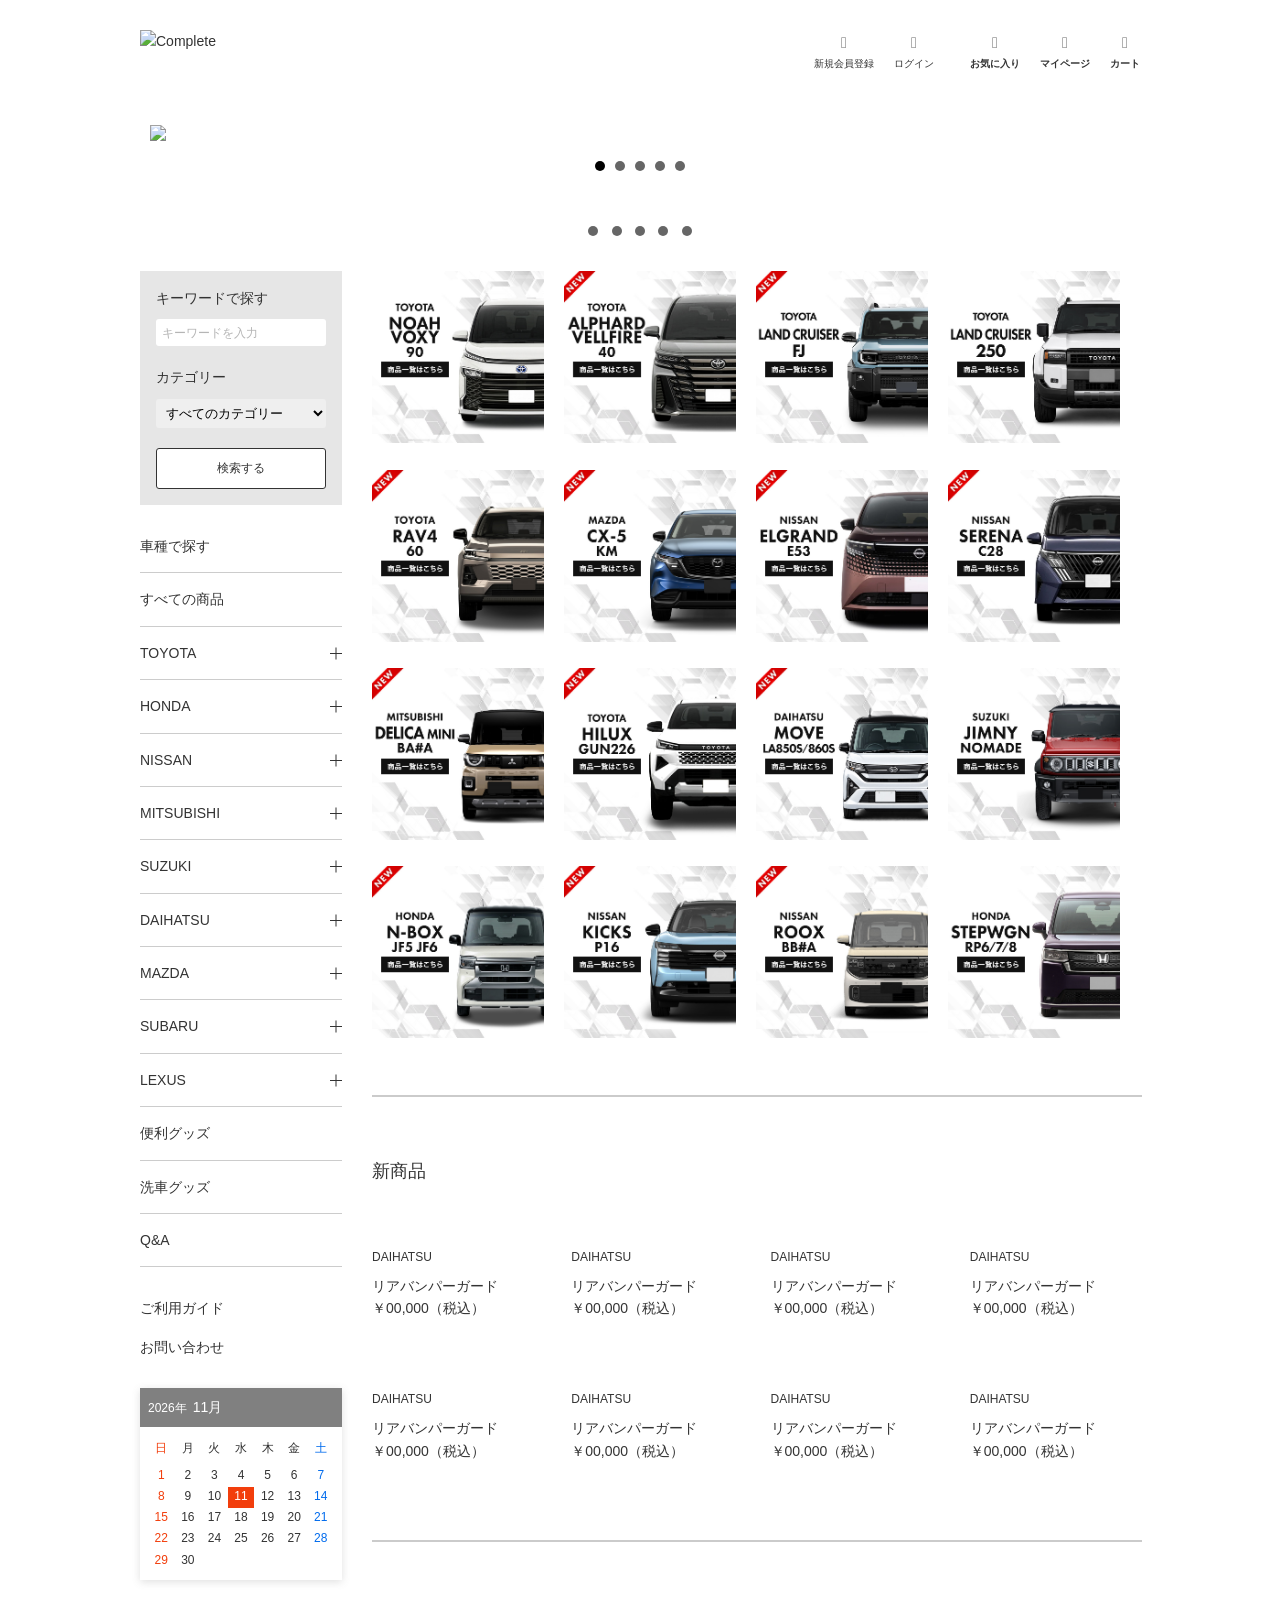
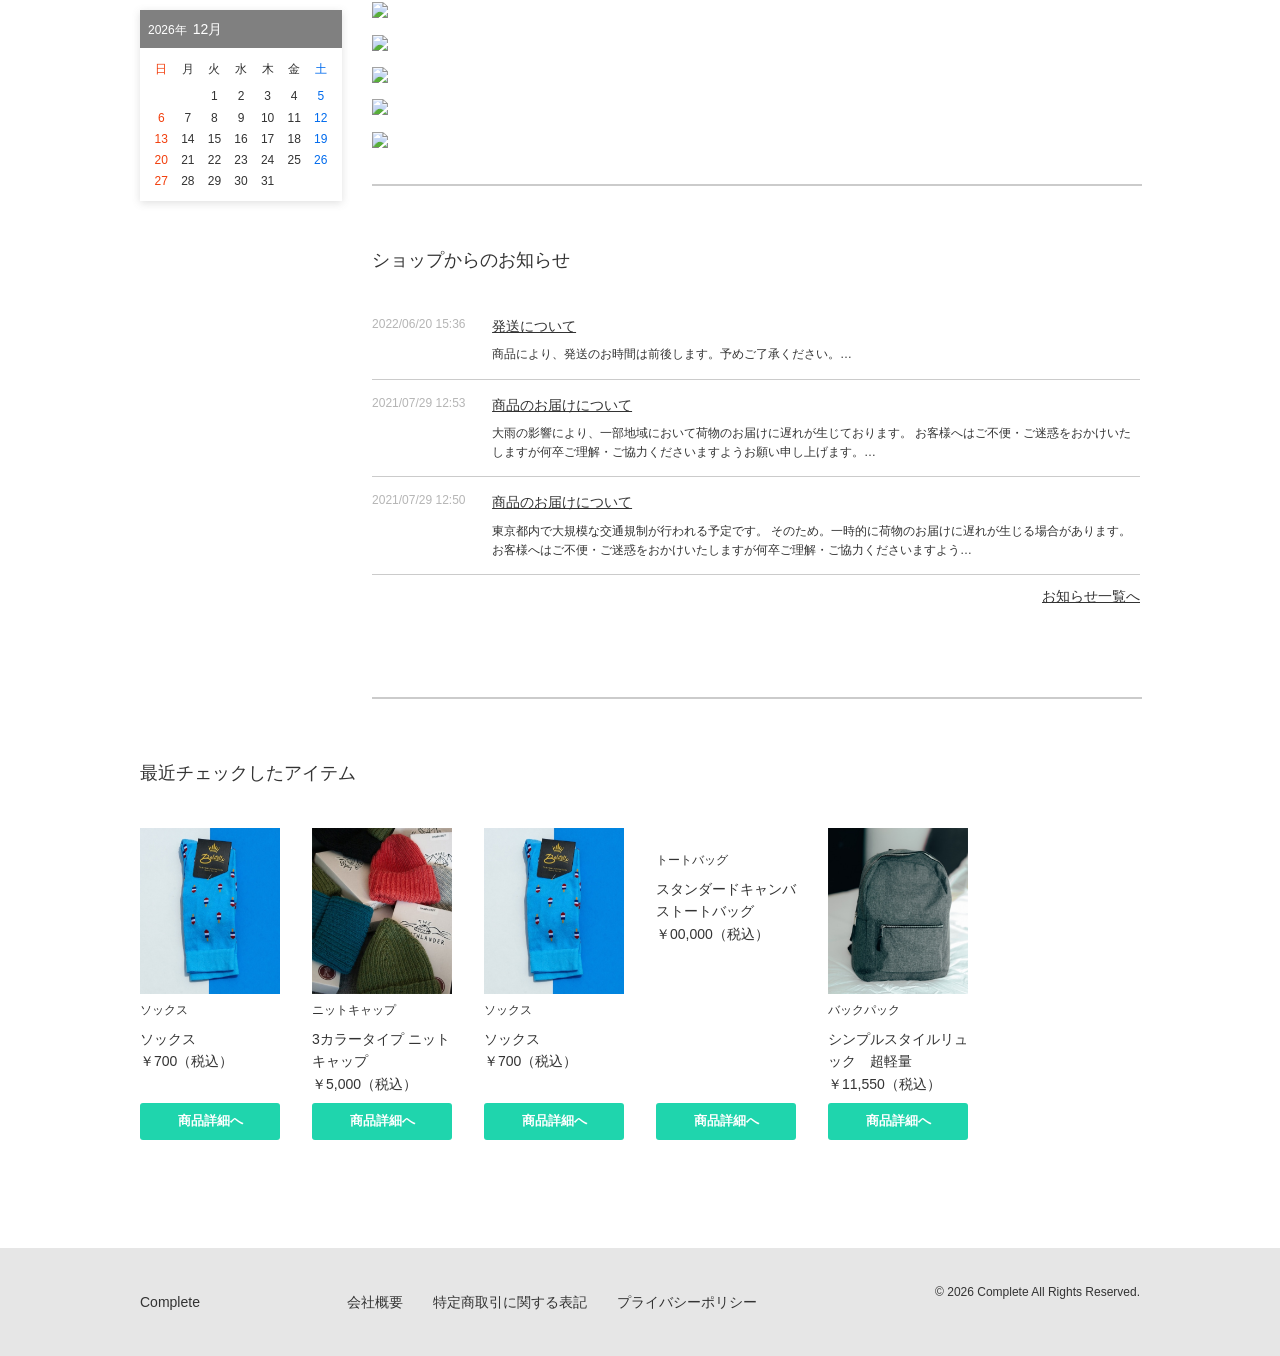
==== commit 993bd9b6: "動きテスト" ====
--- a/index.html
+++ b/index.html
@@ -1268,8 +1268,6 @@
     <script src="./Complete __files/system-20-1-2-24bbcddf73da439e84deb1fe53df7470.js.ダウンロード" defer=""></script>
 
 <script language="JavaScript">
-
-
     // すべてのスクロールアニメーション対象を監視
 const observer = new IntersectionObserver((entries) => {
     entries.forEach(entry => {
--- a/css/add.css
+++ b/css/add.css
@@ -23,26 +23,39 @@
 
 }
 }
-/* 初期状態：空間を保ちつつ非表示 */
-.main-section {
-  opacity: 0;
-  transform: translateY(1rem);
-  visibility: hidden;
-  transition: opacity 0.6s ease, transform 0.6s ease, visibility 0s linear 0.6s;
-  background: #fff;
-  padding: 1rem;
-  border-radius: 8px;
-  box-shadow: 0 4px 12px rgba(0, 0, 0, 0.1);
-  margin-bottom: 2rem;
+
+/* ===== ベースのレイアウト（デザインに合わせて調整してください） ===== */
+.stagger-grid {
+    
 }
 
-/* 表示状態：アニメーションで自然に表示 */
-.main-section {
-  opacity: 1;
-  transform: none;
-  visibility: visible;
-  transition-delay: 0s;
+/* ===== 動作のアニメーション ===== */
+.stagger-item {
+    opacity: 0;
+    transform: translateY(20px);
+    transition: opacity 0.5s, transform 0.5s cubic-bezier(0.4, 0, 0.2, 1);
 }
+.stagger-item.is-visible {
+    opacity: 1;
+    transform: translateY(0);
+}
+/* 各要素にHTMLで transition-delay を設定 */
+.stagger-item:nth-child(1) { transition-delay: 0s; }
+.stagger-item:nth-child(2) { transition-delay: 0.1s; }
+.stagger-item:nth-child(3) { transition-delay: 0.2s; }
+.stagger-item:nth-child(4) { transition-delay: 0.3s; }
+.stagger-item:nth-child(5) { transition-delay: 0.4s; }
+.stagger-item:nth-child(6) { transition-delay: 0.5s; }
+.stagger-item:nth-child(7) { transition-delay: 0.6s; }
+.stagger-item:nth-child(8) { transition-delay: 0.7s; }
+.stagger-item:nth-child(9) { transition-delay: 0.8s; }
+.stagger-item:nth-child(10) { transition-delay: 0.9s; }
+.stagger-item:nth-child(11) { transition-delay: 1.0s; }
+.stagger-item:nth-child(12) { transition-delay: 1.1s; }
+.stagger-item:nth-child(13) { transition-delay: 1.2s; }
+.stagger-item:nth-child(14) { transition-delay: 1.3s; }
+.stagger-item:nth-child(15) { transition-delay: 1.4s; }
+.stagger-item:nth-child(16) { transition-delay: 1.5s; }
+/* ...以降も 0.1s ずつ加算 */
 
 
-
